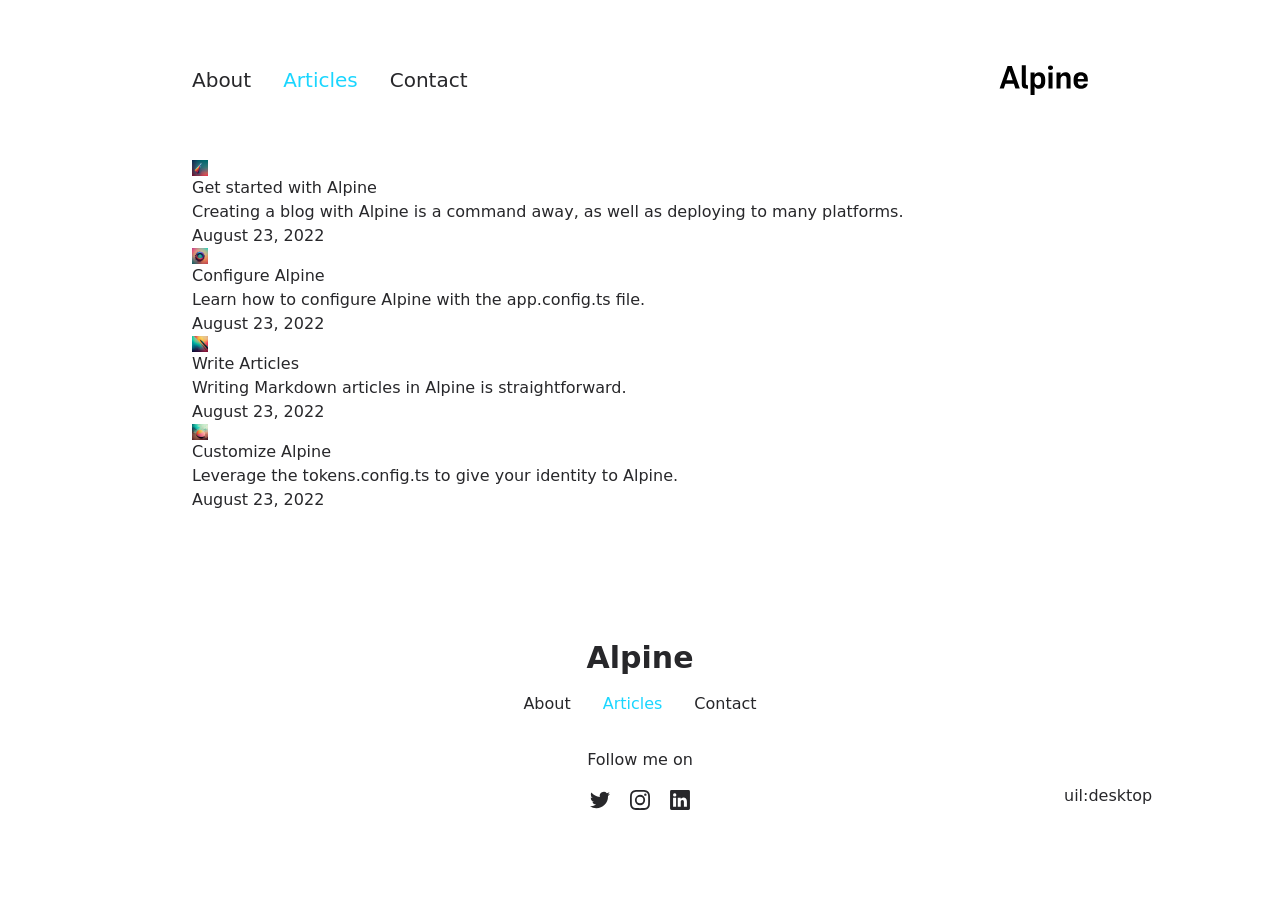
==== articles/index.html @ c02dd6a3 "Deploying to gh-pages from @ orkhanahmadov/alpine@c322b6b5a10f6f90ef73861cef3f93bf09e9ec05 🚀" ====
<!DOCTYPE html>
<html lang="en">
<head><meta charset="utf-8">
<title>Articles</title>
<meta name="viewport" content="width=device-width, initial-scale=1">
<meta name="twitter:card" content="summary_large_image">
<meta name="description" content="The minimalist blog theme">
<meta property="og:description" content="The minimalist blog theme">
<meta property="og:image" content="/social-card-preview.png">
<meta property="og:image:width" content="400">
<meta property="og:image:height" content="300">
<meta property="og:image:alt" content="An image showcasing my project.">
<meta property="og:title" content="Articles"><link rel="preload" as="fetch" crossorigin="anonymous" href="/articles/_payload.json"><style id="pinceau-theme">@media { :root {--pinceau-mq: initial; --alpine-readableLine: 68ch;--alpine-backdrop-backgroundColor: #f4f4f5b3;--prose-code-inline-padding: 0.2rem 0.375rem 0.2rem 0.375rem;--prose-code-block-backdropFilter: contrast(1);--prose-code-block-border-style: solid;--prose-code-block-border-width: 1px;--prose-tbody-tr-borderBottom-style: dashed;--prose-tbody-tr-borderBottom-width: 1px;--prose-th-textAlign: inherit;--prose-thead-borderBottom-style: solid;--prose-thead-borderBottom-width: 1px;--prose-thead-border-style: solid;--prose-thead-border-width: 0px;--prose-table-textAlign: start;--prose-hr-width: 1px;--prose-hr-style: solid;--prose-li-listStylePosition: outside;--prose-ol-li-markerColor: currentColor;--prose-ol-paddingInlineStart: 21px;--prose-ol-listStyleType: decimal;--prose-ul-li-markerColor: currentColor;--prose-ul-paddingInlineStart: 21px;--prose-ul-listStyleType: disc;--prose-blockquote-border-style: solid;--prose-blockquote-border-width: 4px;--prose-blockquote-quotes: '201C' '201D' '2018' '2019';--prose-blockquote-paddingInlineStart: 24px;--prose-a-code-color-hover: currentColor;--prose-a-code-color-static: currentColor;--prose-a-hasCode-borderBottom: none;--prose-a-border-distance: 2px;--prose-a-border-color-hover: currentColor;--prose-a-border-color-static: currentColor;--prose-a-border-style-hover: solid;--prose-a-border-style-static: dashed;--prose-a-border-width: 1px;--prose-a-color-static: inherit;--prose-a-textDecoration: none;--prose-h6-margin: 3rem 0 2rem;--prose-h5-margin: 3rem 0 2rem;--prose-h4-margin: 3rem 0 2rem;--prose-h3-margin: 3rem 0 2rem;--prose-h2-margin: 3rem 0 2rem;--prose-h1-margin: 0 0 2rem;--prose-p-fontSize: 18px;--typography-lead-loose: 2;--typography-lead-relaxed: 1.625;--typography-lead-normal: 1.5;--typography-lead-snug: 1.375;--typography-lead-tight: 1.25;--typography-lead-none: 1;--typography-lead-10: 2.5rem;--typography-lead-9: 2.25rem;--typography-lead-8: 2rem;--typography-lead-7: 1.75rem;--typography-lead-6: 1.5rem;--typography-lead-5: 1.25rem;--typography-lead-4: 1rem;--typography-lead-3: .75rem;--typography-lead-2: .5rem;--typography-lead-1: .025rem;--typography-fontWeight-black: 900;--typography-fontWeight-extrabold: 800;--typography-fontWeight-bold: 700;--typography-fontWeight-semibold: 600;--typography-fontWeight-medium: 500;--typography-fontWeight-normal: 400;--typography-fontWeight-light: 300;--typography-fontWeight-extralight: 200;--typography-fontWeight-thin: 100;--typography-fontSize-9xl: 128px;--typography-fontSize-8xl: 96px;--typography-fontSize-7xl: 72px;--typography-fontSize-6xl: 60px;--typography-fontSize-5xl: 48px;--typography-fontSize-4xl: 36px;--typography-fontSize-3xl: 30px;--typography-fontSize-2xl: 24px;--typography-fontSize-xl: 20px;--typography-fontSize-lg: 18px;--typography-fontSize-base: 16px;--typography-fontSize-sm: 14px;--typography-fontSize-xs: 12px;--typography-letterSpacing-wide: 0.025em;--typography-letterSpacing-tight: -0.025em;--typography-verticalMargin-base: 24px;--typography-verticalMargin-sm: 16px;--elements-border-secondary-hover: [object Object];--elements-backdrop-background: #fffc;--elements-backdrop-filter: saturate(200%) blur(20px);--elements-container-maxWidth: 64rem;--lead-loose: 2;--lead-relaxed: 1.625;--lead-normal: 1.5;--lead-snug: 1.375;--lead-tight: 1.25;--lead-none: 1;--lead-10: 2.5rem;--lead-9: 2.25rem;--lead-8: 2rem;--lead-7: 1.75rem;--lead-6: 1.5rem;--lead-5: 1.25rem;--lead-4: 1rem;--lead-3: .75rem;--lead-2: .5rem;--lead-1: .025rem;--letterSpacing-widest: 0.1em;--letterSpacing-wider: 0.05em;--letterSpacing-wide: 0.025em;--letterSpacing-normal: 0em;--letterSpacing-tight: -0.025em;--letterSpacing-tighter: -0.05em;--fontSize-9xl: 8rem;--fontSize-8xl: 6rem;--fontSize-7xl: 4.5rem;--fontSize-6xl: 3.75rem;--fontSize-5xl: 3rem;--fontSize-4xl: 2.25rem;--fontSize-3xl: 1.875rem;--fontSize-2xl: 1.5rem;--fontSize-xl: 1.25rem;--fontSize-lg: 1.125rem;--fontSize-base: 1rem;--fontSize-sm: 0.875rem;--fontSize-xs: 0.75rem;--fontWeight-black: 900;--fontWeight-extrabold: 800;--fontWeight-bold: 700;--fontWeight-semibold: 600;--fontWeight-medium: 500;--fontWeight-normal: 400;--fontWeight-light: 300;--fontWeight-extralight: 200;--fontWeight-thin: 100;--font-mono: ui-monospace, SFMono-Regular, Menlo, Monaco, Consolas, Liberation Mono, Courier New, monospace;--font-serif: ui-serif, Georgia, Cambria, Times New Roman, Times, serif;--font-sans: ui-sans-serif, system-ui, -apple-system, BlinkMacSystemFont, Segoe UI, Roboto, Helvetica Neue, Arial, Noto Sans, sans-serif, Apple Color Emoji, Segoe UI Emoji, Segoe UI Symbol, Noto Color Emoji;--opacity-total: 1;--opacity-high: 0.8;--opacity-medium: 0.5;--opacity-soft: 0.3;--opacity-light: 0.15;--opacity-bright: 0.1;--opacity-noOpacity: 0;--borderWidth-lg: 3px;--borderWidth-md: 2px;--borderWidth-sm: 1px;--borderWidth-noBorder: 0;--space-rem-875: 0.875rem;--space-rem-625: 0.625rem;--space-rem-375: 0.375rem;--space-rem-125: 0.125rem;--space-px: 1px;--space-128: 32rem;--space-96: 24rem;--space-80: 20rem;--space-72: 18rem;--space-64: 16rem;--space-60: 15rem;--space-56: 14rem;--space-52: 13rem;--space-48: 12rem;--space-44: 11rem;--space-40: 10rem;--space-36: 9rem;--space-32: 8rem;--space-28: 7rem;--space-24: 6rem;--space-20: 5rem;--space-16: 4rem;--space-14: 3.5rem;--space-12: 3rem;--space-11: 2.75rem;--space-10: 2.5rem;--space-9: 2.25rem;--space-8: 2rem;--space-7: 1.75rem;--space-6: 1.5rem;--space-5: 1.25rem;--space-4: 1rem;--space-3: 0.75rem;--space-2: 0.5rem;--space-1: 0.25rem;--space-0: 0px;--size-full: 100%;--size-7xl: 80rem;--size-6xl: 72rem;--size-5xl: 64rem;--size-4xl: 56rem;--size-3xl: 48rem;--size-2xl: 42rem;--size-xl: 36rem;--size-lg: 32rem;--size-md: 28rem;--size-sm: 24rem;--size-xs: 20rem;--size-200: 200px;--size-104: 104px;--size-80: 80px;--size-64: 64px;--size-56: 56px;--size-48: 48px;--size-40: 40px;--size-32: 32px;--size-24: 24px;--size-20: 20px;--size-16: 16px;--size-12: 12px;--size-8: 8px;--size-6: 6px;--size-4: 4px;--size-2: 2px;--size-0: 0px;--radii-full: 9999px;--radii-3xl: 1.75rem;--radii-2xl: 1.5rem;--radii-xl: 1rem;--radii-lg: 0.75rem;--radii-md: 0.5rem;--radii-sm: 0.375rem;--radii-xs: 0.25rem;--radii-2xs: 0.125rem;--radii-none: 0px;--shadow-none: 0px 0px 0px 0px transparent;--shadow-lg: 0px 10px 15px -3px #000000, 0px 4px 6px -4px #000000;--shadow-md: 0px 4px 6px -1px #000000, 0px 2px 4px -2px #000000;--shadow-sm: 0px 1px 3px 0px #000000, 0px 1px 2px -1px #000000;--shadow-xs: 0px 1px 2px 0px #000000;--height-screen: 100vh;--width-screen: 100vw;--color-primary-900: #002e38;--color-primary-800: #005c70;--color-primary-700: #008aa9;--color-primary-600: #00b9e1;--color-primary-500: #1ad6ff;--color-primary-400: #40ddff;--color-primary-300: #66e4ff;--color-primary-200: #8deaff;--color-primary-100: #b3f1ff;--color-primary-50: #d9f8ff;--color-ruby-900: #380011;--color-ruby-800: #700021;--color-ruby-700: #a90032;--color-ruby-600: #e10043;--color-ruby-500: #ff1a5e;--color-ruby-400: #ff4079;--color-ruby-300: #ff6694;--color-ruby-200: #ff8dae;--color-ruby-100: #ffb3c9;--color-ruby-50: #ffd9e4;--color-pink-900: #380025;--color-pink-800: #70004b;--color-pink-700: #a90070;--color-pink-600: #e10095;--color-pink-500: #ff1ab2;--color-pink-400: #ff40bf;--color-pink-300: #ff66cc;--color-pink-200: #ff8dd8;--color-pink-100: #ffb3e5;--color-pink-50: #ffd9f2;--color-purple-900: #190038;--color-purple-800: #330070;--color-purple-700: #4c00a9;--color-purple-600: #6500e1;--color-purple-500: #811aff;--color-purple-400: #9640ff;--color-purple-300: #ab66ff;--color-purple-200: #c08dff;--color-purple-100: #d5b3ff;--color-purple-50: #ead9ff;--color-royalblue-900: #0b0531;--color-royalblue-800: #160a62;--color-royalblue-700: #211093;--color-royalblue-600: #2c15c4;--color-royalblue-500: #4127e8;--color-royalblue-400: #614bec;--color-royalblue-300: #806ff0;--color-royalblue-200: #a093f3;--color-royalblue-100: #c0b7f7;--color-royalblue-50: #dfdbfb;--color-indigoblue-900: #001238;--color-indigoblue-800: #002370;--color-indigoblue-700: #0035a9;--color-indigoblue-600: #0047e1;--color-indigoblue-500: #1a62ff;--color-indigoblue-400: #407cff;--color-indigoblue-300: #6696ff;--color-indigoblue-200: #8db0ff;--color-indigoblue-100: #b3cbff;--color-indigoblue-50: #d9e5ff;--color-blue-900: #002438;--color-blue-800: #004870;--color-blue-700: #006ca9;--color-blue-600: #0090e1;--color-blue-500: #1aadff;--color-blue-400: #40bbff;--color-blue-300: #66c8ff;--color-blue-200: #8dd6ff;--color-blue-100: #b3e4ff;--color-blue-50: #d9f1ff;--color-lightblue-900: #002e38;--color-lightblue-800: #005c70;--color-lightblue-700: #008aa9;--color-lightblue-600: #00b9e1;--color-lightblue-500: #1ad6ff;--color-lightblue-400: #40ddff;--color-lightblue-300: #66e4ff;--color-lightblue-200: #8deaff;--color-lightblue-100: #b3f1ff;--color-lightblue-50: #d9f8ff;--color-teal-900: #062a28;--color-teal-800: #0b544f;--color-teal-700: #117d77;--color-teal-600: #16a79e;--color-teal-500: #1cd1c6;--color-teal-400: #36e4da;--color-teal-300: #5fe9e1;--color-teal-200: #87efe9;--color-teal-100: #aff4f0;--color-teal-50: #d7faf8;--color-pear-900: #2a2b09;--color-pear-800: #545512;--color-pear-700: #7e801b;--color-pear-600: #a8aa24;--color-pear-500: #d0d32f;--color-pear-400: #d8da52;--color-pear-300: #e0e274;--color-pear-200: #e8e997;--color-pear-100: #eff0ba;--color-pear-50: #f7f8dc;--color-red-900: #380300;--color-red-800: #700700;--color-red-700: #a90a00;--color-red-600: #e10e00;--color-red-500: #ff281a;--color-red-400: #ff4c40;--color-red-300: #ff7066;--color-red-200: #ff948d;--color-red-100: #ffb7b3;--color-red-50: #ffdbd9;--color-orange-900: #381800;--color-orange-800: #702f00;--color-orange-700: #a94700;--color-orange-600: #e15e00;--color-orange-500: #ff7a1a;--color-orange-400: #ff9040;--color-orange-300: #ffa666;--color-orange-200: #ffbd8d;--color-orange-100: #ffd3b3;--color-orange-50: #ffe9d9;--color-yellow-900: #362b03;--color-yellow-800: #6d5605;--color-yellow-700: #a38108;--color-yellow-600: #daac0a;--color-yellow-500: #f5c828;--color-yellow-400: #f7d14c;--color-yellow-300: #f8da70;--color-yellow-200: #fae393;--color-yellow-100: #fcedb7;--color-yellow-50: #fdf6db;--color-green-900: #003f25;--color-green-800: #005e38;--color-green-700: #007e4a;--color-green-600: #009d5d;--color-green-500: #00bd6f;--color-green-400: #00dc82;--color-green-300: #30ffaa;--color-green-200: #83ffcc;--color-green-100: #acffdd;--color-green-50: #d6ffee;--color-gray-900: #18181B;--color-gray-800: #27272A;--color-gray-700: #3f3f46;--color-gray-600: #52525B;--color-gray-500: #71717A;--color-gray-400: #a1a1aa;--color-gray-300: #D4d4d8;--color-gray-200: #e4e4e7;--color-gray-100: #f4f4f5;--color-gray-50: #fafafa;--color-black: #0c0c0d;--color-white: #FFFFFF;--media-portrait: only screen and (orientation: portrait);--media-landscape: only screen and (orientation: landscape);--media-rm: (prefers-reduced-motion: reduce);--media-2xl: (min-width: 1536px);--media-xl: (min-width: 1280px);--media-lg: (min-width: 1024px);--media-md: (min-width: 768px);--media-sm: (min-width: 640px);--media-xs: (min-width: 475px);--alpine-body-color: var(--color-gray-800);--alpine-body-backgroundColor: var(--color-white);--prose-code-inline-fontWeight: var(--typography-fontWeight-normal);--prose-code-inline-fontSize: var(--typography-fontSize-sm);--prose-code-inline-borderRadius: var(--radii-xs);--prose-code-block-pre-padding: var(--typography-verticalMargin-sm);--prose-code-block-margin: var(--typography-verticalMargin-base) 0;--prose-code-block-fontSize: var(--typography-fontSize-sm);--prose-tbody-code-inline-fontSize: var(--typography-fontSize-sm);--prose-tbody-td-padding: var(--typography-verticalMargin-sm);--prose-th-fontWeight: var(--typography-fontWeight-semibold);--prose-th-padding: 0 var(--typography-verticalMargin-sm) var(--typography-verticalMargin-sm) var(--typography-verticalMargin-sm);--prose-table-lineHeight: var(--typography-lead-6);--prose-table-fontSize: var(--typography-fontSize-sm);--prose-table-margin: var(--typography-verticalMargin-base) 0;--prose-hr-margin: var(--typography-verticalMargin-base) 0;--prose-li-margin: var(--typography-verticalMargin-sm) 0;--prose-ol-margin: var(--typography-verticalMargin-base) 0;--prose-ul-margin: var(--typography-verticalMargin-base) 0;--prose-blockquote-margin: var(--typography-verticalMargin-base) 0;--prose-a-code-border-style: var(--prose-a-border-style-static);--prose-a-code-border-width: var(--prose-a-border-width);--prose-a-fontWeight: var(--typography-fontWeight-medium);--prose-img-margin: var(--typography-verticalMargin-base) 0;--prose-strong-fontWeight: var(--typography-fontWeight-semibold);--prose-h6-iconSize: var(--typography-fontSize-base);--prose-h6-fontWeight: var(--typography-fontWeight-semibold);--prose-h6-lineHeight: var(--typography-lead-normal);--prose-h6-fontSize: var(--typography-fontSize-lg);--prose-h5-iconSize: var(--typography-fontSize-lg);--prose-h5-fontWeight: var(--typography-fontWeight-semibold);--prose-h5-lineHeight: var(--typography-lead-snug);--prose-h5-fontSize: var(--typography-fontSize-xl);--prose-h4-iconSize: var(--typography-fontSize-lg);--prose-h4-letterSpacing: var(--typography-letterSpacing-tight);--prose-h4-fontWeight: var(--typography-fontWeight-semibold);--prose-h4-lineHeight: var(--typography-lead-snug);--prose-h4-fontSize: var(--typography-fontSize-2xl);--prose-h3-iconSize: var(--typography-fontSize-xl);--prose-h3-letterSpacing: var(--typography-letterSpacing-tight);--prose-h3-fontWeight: var(--typography-fontWeight-semibold);--prose-h3-lineHeight: var(--typography-lead-snug);--prose-h3-fontSize: var(--typography-fontSize-3xl);--prose-h2-iconSize: var(--typography-fontSize-2xl);--prose-h2-letterSpacing: var(--typography-letterSpacing-tight);--prose-h2-fontWeight: var(--typography-fontWeight-semibold);--prose-h2-lineHeight: var(--typography-lead-tight);--prose-h2-fontSize: var(--typography-fontSize-4xl);--prose-h1-iconSize: var(--typography-fontSize-3xl);--prose-h1-letterSpacing: var(--typography-letterSpacing-tight);--prose-h1-fontWeight: var(--typography-fontWeight-bold);--prose-h1-lineHeight: var(--typography-lead-tight);--prose-h1-fontSize: var(--typography-fontSize-5xl);--prose-p-br-margin: var(--typography-verticalMargin-base) 0 0 0;--prose-p-margin: var(--typography-verticalMargin-base) 0;--prose-p-lineHeight: var(--typography-lead-normal);--typography-color-primary-900: var(--color-primary-900);--typography-color-primary-800: var(--color-primary-800);--typography-color-primary-700: var(--color-primary-700);--typography-color-primary-600: var(--color-primary-600);--typography-color-primary-500: var(--color-primary-500);--typography-color-primary-400: var(--color-primary-400);--typography-color-primary-300: var(--color-primary-300);--typography-color-primary-200: var(--color-primary-200);--typography-color-primary-100: var(--color-primary-100);--typography-color-primary-50: var(--color-primary-50);--typography-font-code: var(--font-mono);--typography-font-body: var(--font-sans);--typography-font-display: var(--font-sans);--typography-body-backgroundColor: var(--color-white);--typography-body-color: var(--color-black);--elements-state-danger-borderColor-secondary: var(--color-red-200);--elements-state-danger-borderColor-primary: var(--color-red-100);--elements-state-danger-backgroundColor-secondary: var(--color-red-100);--elements-state-danger-backgroundColor-primary: var(--color-red-50);--elements-state-danger-color-secondary: var(--color-red-600);--elements-state-danger-color-primary: var(--color-red-500);--elements-state-warning-borderColor-secondary: var(--color-yellow-200);--elements-state-warning-borderColor-primary: var(--color-yellow-100);--elements-state-warning-backgroundColor-secondary: var(--color-yellow-100);--elements-state-warning-backgroundColor-primary: var(--color-yellow-50);--elements-state-warning-color-secondary: var(--color-yellow-700);--elements-state-warning-color-primary: var(--color-yellow-600);--elements-state-success-borderColor-secondary: var(--color-green-200);--elements-state-success-borderColor-primary: var(--color-green-100);--elements-state-success-backgroundColor-secondary: var(--color-green-100);--elements-state-success-backgroundColor-primary: var(--color-green-50);--elements-state-success-color-secondary: var(--color-green-600);--elements-state-success-color-primary: var(--color-green-500);--elements-state-info-borderColor-secondary: var(--color-blue-200);--elements-state-info-borderColor-primary: var(--color-blue-100);--elements-state-info-backgroundColor-secondary: var(--color-blue-100);--elements-state-info-backgroundColor-primary: var(--color-blue-50);--elements-state-info-color-secondary: var(--color-blue-600);--elements-state-info-color-primary: var(--color-blue-500);--elements-state-primary-borderColor-secondary: var(--color-primary-200);--elements-state-primary-borderColor-primary: var(--color-primary-100);--elements-state-primary-backgroundColor-secondary: var(--color-primary-100);--elements-state-primary-backgroundColor-primary: var(--color-primary-50);--elements-state-primary-color-secondary: var(--color-primary-700);--elements-state-primary-color-primary: var(--color-primary-600);--elements-surface-secondary-backgroundColor: var(--color-gray-200);--elements-surface-primary-backgroundColor: var(--color-gray-100);--elements-surface-background-base: var(--color-gray-100);--elements-border-secondary-static: var(--color-gray-200);--elements-border-primary-hover: var(--color-gray-200);--elements-border-primary-static: var(--color-gray-100);--elements-container-padding-md: var(--space-16);--elements-container-padding-sm: var(--space-12);--elements-container-padding-xs: var(--space-8);--elements-container-padding-mobile: var(--space-6);--elements-text-secondary-color-hover: var(--color-gray-700);--elements-text-secondary-color-static: var(--color-gray-500);--elements-text-primary-color-static: var(--color-gray-900);--text-6xl-lineHeight: var(--lead-none);--text-6xl-fontSize: var(--fontSize-6xl);--text-5xl-lineHeight: var(--lead-none);--text-5xl-fontSize: var(--fontSize-5xl);--text-4xl-lineHeight: var(--lead-10);--text-4xl-fontSize: var(--fontSize-4xl);--text-3xl-lineHeight: var(--lead-9);--text-3xl-fontSize: var(--fontSize-3xl);--text-2xl-lineHeight: var(--lead-8);--text-2xl-fontSize: var(--fontSize-2xl);--text-xl-lineHeight: var(--lead-7);--text-xl-fontSize: var(--fontSize-xl);--text-lg-lineHeight: var(--lead-7);--text-lg-fontSize: var(--fontSize-lg);--text-base-lineHeight: var(--lead-6);--text-base-fontSize: var(--fontSize-base);--text-sm-lineHeight: var(--lead-5);--text-sm-fontSize: var(--fontSize-sm);--text-xs-lineHeight: var(--lead-4);--text-xs-fontSize: var(--fontSize-xs);--shadow-2xl: 0px 25px 50px -12px var(--color-gray-900);--shadow-xl: 0px 20px 25px -5px var(--color-gray-400), 0px 8px 10px -6px #000000;--color-secondary-900: var(--color-gray-900);--color-secondary-800: var(--color-gray-800);--color-secondary-700: var(--color-gray-700);--color-secondary-600: var(--color-gray-600);--color-secondary-500: var(--color-gray-500);--color-secondary-400: var(--color-gray-400);--color-secondary-300: var(--color-gray-300);--color-secondary-200: var(--color-gray-200);--color-secondary-100: var(--color-gray-100);--color-secondary-50: var(--color-gray-50);--prose-a-code-background-hover: var(--typography-color-primary-50);--prose-a-code-border-color-hover: var(--typography-color-primary-500);--prose-a-color-hover: var(--typography-color-primary-500);--typography-color-secondary-900: var(--color-secondary-900);--typography-color-secondary-800: var(--color-secondary-800);--typography-color-secondary-700: var(--color-secondary-700);--typography-color-secondary-600: var(--color-secondary-600);--typography-color-secondary-500: var(--color-secondary-500);--typography-color-secondary-400: var(--color-secondary-400);--typography-color-secondary-300: var(--color-secondary-300);--typography-color-secondary-200: var(--color-secondary-200);--typography-color-secondary-100: var(--color-secondary-100);--typography-color-secondary-50: var(--color-secondary-50);--prose-code-inline-backgroundColor: var(--typography-color-secondary-100);--prose-code-inline-color: var(--typography-color-secondary-700);--prose-code-block-backgroundColor: var(--typography-color-secondary-100);--prose-code-block-color: var(--typography-color-secondary-700);--prose-code-block-border-color: var(--typography-color-secondary-200);--prose-tbody-tr-borderBottom-color: var(--typography-color-secondary-200);--prose-th-color: var(--typography-color-secondary-600);--prose-thead-borderBottom-color: var(--typography-color-secondary-200);--prose-thead-border-color: var(--typography-color-secondary-300);--prose-hr-color: var(--typography-color-secondary-200);--prose-blockquote-border-color: var(--typography-color-secondary-200);--prose-blockquote-color: var(--typography-color-secondary-500);--prose-a-code-border-color-static: var(--typography-color-secondary-400); } }@media { :root.dark {--pinceau-mq: dark; --alpine-backdrop-backgroundColor: #18181bb3;--prose-code-block-backdropFilter: contrast(1);--prose-ol-li-markerColor: currentColor;--prose-ul-li-markerColor: currentColor;--prose-a-code-color-hover: currentColor;--prose-a-code-color-static: currentColor;--prose-a-border-color-hover: currentColor;--prose-a-border-color-static: currentColor;--prose-a-color-static: inherit;--elements-backdrop-background: #0c0d0ccc;--alpine-body-color: var(--color-gray-200);--alpine-body-backgroundColor: var(--color-black);--typography-body-backgroundColor: var(--color-black);--typography-body-color: var(--color-white);--elements-state-danger-borderColor-secondary: var(--color-red-700);--elements-state-danger-borderColor-primary: var(--color-red-800);--elements-state-danger-backgroundColor-secondary: var(--color-red-800);--elements-state-danger-backgroundColor-primary: var(--color-red-900);--elements-state-danger-color-secondary: var(--color-red-200);--elements-state-danger-color-primary: var(--color-red-300);--elements-state-warning-borderColor-secondary: var(--color-yellow-700);--elements-state-warning-borderColor-primary: var(--color-yellow-800);--elements-state-warning-backgroundColor-secondary: var(--color-yellow-800);--elements-state-warning-backgroundColor-primary: var(--color-yellow-900);--elements-state-warning-color-secondary: var(--color-yellow-200);--elements-state-warning-color-primary: var(--color-yellow-400);--elements-state-success-borderColor-secondary: var(--color-green-700);--elements-state-success-borderColor-primary: var(--color-green-800);--elements-state-success-backgroundColor-secondary: var(--color-green-800);--elements-state-success-backgroundColor-primary: var(--color-green-900);--elements-state-success-color-secondary: var(--color-green-200);--elements-state-success-color-primary: var(--color-green-400);--elements-state-info-borderColor-secondary: var(--color-blue-700);--elements-state-info-borderColor-primary: var(--color-blue-800);--elements-state-info-backgroundColor-secondary: var(--color-blue-800);--elements-state-info-backgroundColor-primary: var(--color-blue-900);--elements-state-info-color-secondary: var(--color-blue-200);--elements-state-info-color-primary: var(--color-blue-400);--elements-state-primary-borderColor-secondary: var(--color-primary-700);--elements-state-primary-borderColor-primary: var(--color-primary-800);--elements-state-primary-backgroundColor-secondary: var(--color-primary-800);--elements-state-primary-backgroundColor-primary: var(--color-primary-900);--elements-state-primary-color-secondary: var(--color-primary-200);--elements-state-primary-color-primary: var(--color-primary-400);--elements-surface-secondary-backgroundColor: var(--color-gray-800);--elements-surface-primary-backgroundColor: var(--color-gray-900);--elements-surface-background-base: var(--color-gray-900);--elements-border-secondary-static: var(--color-gray-800);--elements-border-primary-hover: var(--color-gray-800);--elements-border-primary-static: var(--color-gray-900);--elements-text-secondary-color-hover: var(--color-gray-200);--elements-text-secondary-color-static: var(--color-gray-400);--elements-text-primary-color-static: var(--color-gray-50);--prose-a-code-background-hover: var(--typography-color-primary-900);--prose-a-code-border-color-hover: var(--typography-color-primary-600);--prose-a-color-hover: var(--typography-color-primary-400);--prose-code-inline-backgroundColor: var(--typography-color-secondary-800);--prose-code-inline-color: var(--typography-color-secondary-200);--prose-code-block-backgroundColor: var(--typography-color-secondary-900);--prose-code-block-color: var(--typography-color-secondary-200);--prose-code-block-border-color: var(--typography-color-secondary-800);--prose-tbody-tr-borderBottom-color: var(--typography-color-secondary-800);--prose-th-color: var(--typography-color-secondary-400);--prose-thead-borderBottom-color: var(--typography-color-secondary-800);--prose-thead-border-color: var(--typography-color-secondary-600);--prose-hr-color: var(--typography-color-secondary-800);--prose-blockquote-border-color: var(--typography-color-secondary-700);--prose-blockquote-color: var(--typography-color-secondary-400);--prose-a-code-border-color-static: var(--typography-color-secondary-600); } }</style><style id="pinceau-runtime-hydratable">@media{.phy[--]{--puid:M6L1c3-v;}.pv-WI1_XU{max-width:var(--elements-container-maxWidth);padding-left:var(--elements-container-padding-mobile);padding-right:var(--elements-container-padding-mobile);}@media (min-width: 475px){.pv-WI1_XU{padding-left:var(--elements-container-padding-xs);padding-right:var(--elements-container-padding-xs);}}@media (min-width: 640px){.pv-WI1_XU{padding-left:var(--elements-container-padding-sm);padding-right:var(--elements-container-padding-sm);}}@media (min-width: 768px){.pv-WI1_XU{padding-left:var(--elements-container-padding-md);padding-right:var(--elements-container-padding-md);}}} </style><link rel="modulepreload" as="script" crossorigin href="/_nuxt/entry.b8bcd5f3.js"><link rel="preload" as="style" href="/_nuxt/entry.2b709d1c.css"><link rel="modulepreload" as="script" crossorigin href="/_nuxt/NuxtImg.9fb00f16.js"><link rel="modulepreload" as="script" crossorigin href="/_nuxt/document-driven.8a052769.js"><link rel="modulepreload" as="script" crossorigin href="/_nuxt/DocumentDrivenEmpty.8e40614a.js"><link rel="modulepreload" as="script" crossorigin href="/_nuxt/ContentRenderer.1796e15e.js"><link rel="modulepreload" as="script" crossorigin href="/_nuxt/ContentRendererMarkdown.f0befdb9.js"><link rel="modulepreload" as="script" crossorigin href="/_nuxt/DocumentDrivenNotFound.44b7a423.js"><link rel="preload" as="style" href="/_nuxt/DocumentDrivenNotFound.aa939160.css"><link rel="modulepreload" as="script" crossorigin href="/_nuxt/page.aa69c3b5.js"><link rel="modulepreload" as="script" crossorigin href="/_nuxt/ArticlesList.3f8483c7.js"><link rel="preload" as="style" href="/_nuxt/ArticlesList.e80b7ae7.css"><link rel="modulepreload" as="script" crossorigin href="/_nuxt/ArticlesListItem.fcf7c01e.js"><link rel="preload" as="style" href="/_nuxt/ArticlesListItem.ad08ebb7.css"><link rel="modulepreload" as="script" crossorigin href="/_nuxt/date.824a539b.js"><link rel="modulepreload" as="script" crossorigin href="/_nuxt/ProseA.adc6d50c.js"><link rel="preload" as="style" href="/_nuxt/ProseA.baee409d.css"><link rel="modulepreload" as="script" crossorigin href="/_nuxt/ProseCodeInline.914ecd1d.js"><link rel="preload" as="style" href="/_nuxt/ProseCodeInline.873c7ac7.css"><link rel="modulepreload" as="script" crossorigin href="/_nuxt/asyncData.46f87af1.js"><link rel="prefetch" as="style" href="/_nuxt/article.06aa1a19.css"><link rel="prefetch" as="script" crossorigin href="/_nuxt/article.d4b3a90a.js"><link rel="prefetch" as="script" crossorigin href="/_nuxt/default.64149e4e.js"><link rel="prefetch" as="script" crossorigin href="/_nuxt/client-db.79144c62.js"><link rel="prefetch" as="script" crossorigin href="/_nuxt/debug.2d8d0729.js"><link rel="prefetch" as="style" href="/_nuxt/useStudio.a92b5f33.css"><link rel="prefetch" as="script" crossorigin href="/_nuxt/useStudio.7a3acfbe.js"><link rel="prefetch" as="style" href="/_nuxt/error-404.7910d5ca.css"><link rel="prefetch" as="script" crossorigin href="/_nuxt/error-404.c322e1d4.js"><link rel="prefetch" as="style" href="/_nuxt/error-500.1db01289.css"><link rel="prefetch" as="script" crossorigin href="/_nuxt/error-500.bfcb42a1.js"><link rel="stylesheet" href="/_nuxt/entry.2b709d1c.css"><link rel="stylesheet" href="/_nuxt/DocumentDrivenNotFound.aa939160.css"><link rel="stylesheet" href="/_nuxt/ArticlesList.e80b7ae7.css"><link rel="stylesheet" href="/_nuxt/ArticlesListItem.ad08ebb7.css"><link rel="stylesheet" href="/_nuxt/ProseA.baee409d.css"><link rel="stylesheet" href="/_nuxt/ProseCodeInline.873c7ac7.css"><script>"use strict";(()=>{const a=window,e=document.documentElement,m=["dark","light"],c=window.localStorage.getItem("nuxt-color-mode")||"system";let n=c==="system"?f():c;const l=e.getAttribute("data-color-mode-forced");l&&(n=l),i(n),a["__NUXT_COLOR_MODE__"]={preference:c,value:n,getColorScheme:f,addColorScheme:i,removeColorScheme:d};function i(o){const t=""+o+"",s="";e.classList?e.classList.add(t):e.className+=" "+t,s&&e.setAttribute("data-"+s,o)}function d(o){const t=""+o+"",s="";e.classList?e.classList.remove(t):e.className=e.className.replace(new RegExp(t,"g"),""),s&&e.removeAttribute("data-"+s)}function r(o){return a.matchMedia("(prefers-color-scheme"+o+")")}function f(){if(a.matchMedia&&r("").media!=="not all"){for(const o of m)if(r(":"+o).matches)return o}return"light"}})();
</script></head>
<body ><div id="__nuxt"><div class="container pv-WI1_XU pc-M6L1c3 app-layout" data-v-93c22c3b data-v-6d327d86><!--[--><div class="nuxt-progress" style="width:0%;height:3px;opacity:0;background-size:Infinity% auto;" data-v-93c22c3b></div><header class="right" data-v-93c22c3b data-v-ebfd1e7c><div class="menu" data-v-ebfd1e7c><button aria-label="Navigation Menu" data-v-ebfd1e7c><svg width="24" height="24" viewBox="0 0 68 68" fill="currentColor" xmlns="http://www.w3.org/2000/svg" data-v-ebfd1e7c><path d="M8 34C8 32.1362 8 31.2044 8.30448 30.4693C8.71046 29.4892 9.48915 28.7105 10.4693 28.3045C11.2044 28 12.1362 28 14 28C15.8638 28 16.7956 28 17.5307 28.3045C18.5108 28.7105 19.2895 29.4892 19.6955 30.4693C20 31.2044 20 32.1362 20 34C20 35.8638 20 36.7956 19.6955 37.5307C19.2895 38.5108 18.5108 39.2895 17.5307 39.6955C16.7956 40 15.8638 40 14 40C12.1362 40 11.2044 40 10.4693 39.6955C9.48915 39.2895 8.71046 38.5108 8.30448 37.5307C8 36.7956 8 35.8638 8 34Z" data-v-ebfd1e7c></path><path d="M28 34C28 32.1362 28 31.2044 28.3045 30.4693C28.7105 29.4892 29.4892 28.7105 30.4693 28.3045C31.2044 28 32.1362 28 34 28C35.8638 28 36.7956 28 37.5307 28.3045C38.5108 28.7105 39.2895 29.4892 39.6955 30.4693C40 31.2044 40 32.1362 40 34C40 35.8638 40 36.7956 39.6955 37.5307C39.2895 38.5108 38.5108 39.2895 37.5307 39.6955C36.7956 40 35.8638 40 34 40C32.1362 40 31.2044 40 30.4693 39.6955C29.4892 39.2895 28.7105 38.5108 28.3045 37.5307C28 36.7956 28 35.8638 28 34Z" data-v-ebfd1e7c></path><path d="M48 34C48 32.1362 48 31.2044 48.3045 30.4693C48.7105 29.4892 49.4892 28.7105 50.4693 28.3045C51.2044 28 52.1362 28 54 28C55.8638 28 56.7956 28 57.5307 28.3045C58.5108 28.7105 59.2895 29.4892 59.6955 30.4693C60 31.2044 60 32.1362 60 34C60 35.8638 60 36.7956 59.6955 37.5307C59.2895 38.5108 58.5108 39.2895 57.5307 39.6955C56.7956 40 55.8638 40 54 40C52.1362 40 51.2044 40 50.4693 39.6955C49.4892 39.2895 48.7105 38.5108 48.3045 37.5307C48 36.7956 48 35.8638 48 34Z" data-v-ebfd1e7c></path></svg></button></div><div class="overlay" data-v-ebfd1e7c><nav data-v-ebfd1e7c data-v-47e45ff0><ul data-v-47e45ff0><!--[--><li data-v-47e45ff0><a href="/" class="" data-v-47e45ff0><span class="underline-fx" data-v-47e45ff0></span> About</a></li><li data-v-47e45ff0><a aria-current="page" href="/articles" class="router-link-active router-link-exact-active" data-v-47e45ff0><span class="underline-fx" data-v-47e45ff0></span> Articles</a></li><li data-v-47e45ff0><a href="/contact" class="" data-v-47e45ff0><span class="underline-fx" data-v-47e45ff0></span> Contact</a></li><!--]--></ul></nav></div><div class="logo" data-v-ebfd1e7c><a href="/" class="" data-v-ebfd1e7c><img src="/logo-dark.svg" class="dark-img" alt="alpine" width="89" height="31" data-v-ebfd1e7c><img src="/logo.svg" class="light-img" alt="alpine" width="89" height="31" data-v-ebfd1e7c></a></div><div class="main-nav" data-v-ebfd1e7c><nav data-v-ebfd1e7c data-v-47e45ff0><ul data-v-47e45ff0><!--[--><li data-v-47e45ff0><a href="/" class="" data-v-47e45ff0><span class="underline-fx" data-v-47e45ff0></span> About</a></li><li data-v-47e45ff0><a aria-current="page" href="/articles" class="router-link-active router-link-exact-active" data-v-47e45ff0><span class="underline-fx" data-v-47e45ff0></span> Articles</a></li><li data-v-47e45ff0><a href="/contact" class="" data-v-47e45ff0><span class="underline-fx" data-v-47e45ff0></span> Contact</a></li><!--]--></ul></nav></div></header><!--[--><div class="document-driven-page"><main><!--[--><div><div class="articles-list" data-v-685376b2><div class="featured" data-v-685376b2><article class="featured" data-v-685376b2 data-v-d0dd2caf><div class="image" data-v-d0dd2caf><!----><a href="/articles/get-started" class="" data-v-d0dd2caf><img src="/articles/get-started.webp" alt="Get started with Alpine" width="16" height="9" data-v-d0dd2caf></a></div><div class="content" data-v-d0dd2caf><a href="/articles/get-started" class="headline" data-v-d0dd2caf><h1 data-v-d0dd2caf>Get started with Alpine</h1></a><p class="description" data-v-d0dd2caf>Creating a blog with Alpine is a command away, as well as deploying to many platforms.</p><time data-v-d0dd2caf>August 23, 2022</time></div></article></div><div class="layout" data-v-685376b2><!--[--><article class="" data-v-685376b2 data-v-d0dd2caf><div class="image" data-v-d0dd2caf><!----><a href="/articles/configure" class="" data-v-d0dd2caf><img src="/articles/configure-alpine.webp" alt="Configure Alpine" width="16" height="9" data-v-d0dd2caf></a></div><div class="content" data-v-d0dd2caf><a href="/articles/configure" class="headline" data-v-d0dd2caf><h1 data-v-d0dd2caf>Configure Alpine</h1></a><p class="description" data-v-d0dd2caf>Learn how to configure Alpine with the app.config.ts file.</p><time data-v-d0dd2caf>August 23, 2022</time></div></article><article class="" data-v-685376b2 data-v-d0dd2caf><div class="image" data-v-d0dd2caf><!----><a href="/articles/write-articles" class="" data-v-d0dd2caf><img src="/articles/write-articles.webp" alt="Write Articles" width="16" height="9" data-v-d0dd2caf></a></div><div class="content" data-v-d0dd2caf><a href="/articles/write-articles" class="headline" data-v-d0dd2caf><h1 data-v-d0dd2caf>Write Articles</h1></a><p class="description" data-v-d0dd2caf>Writing Markdown articles in Alpine is straightforward.</p><time data-v-d0dd2caf>August 23, 2022</time></div></article><article class="" data-v-685376b2 data-v-d0dd2caf><div class="image" data-v-d0dd2caf><!----><a href="/articles/design-tokens" class="" data-v-d0dd2caf><img src="/articles/design-tokens.webp" alt="Customize Alpine" width="16" height="9" data-v-d0dd2caf></a></div><div class="content" data-v-d0dd2caf><a href="/articles/design-tokens" class="headline" data-v-d0dd2caf><h1 data-v-d0dd2caf>Customize Alpine</h1></a><p class="description" data-v-d0dd2caf>Leverage the tokens.config.ts to give your identity to Alpine.</p><time data-v-d0dd2caf>August 23, 2022</time></div></article><!--]--></div></div></div><!--]--></main></div><!--]--><footer class="center" data-v-93c22c3b data-v-d63b5c07><a href="https://www.github.com/nuxt-themes/alpine" rel="noopener noreferrer" class="credits" data-v-d63b5c07>Alpine</a><div class="navigation" data-v-d63b5c07><nav data-v-d63b5c07 data-v-47e45ff0><ul data-v-47e45ff0><!--[--><li data-v-47e45ff0><a href="/" class="" data-v-47e45ff0><span class="underline-fx" data-v-47e45ff0></span> About</a></li><li data-v-47e45ff0><a aria-current="page" href="/articles" class="router-link-active router-link-exact-active" data-v-47e45ff0><span class="underline-fx" data-v-47e45ff0></span> Articles</a></li><li data-v-47e45ff0><a href="/contact" class="" data-v-47e45ff0><span class="underline-fx" data-v-47e45ff0></span> Contact</a></li><!--]--></ul></nav></div><p class="message" data-v-d63b5c07>Follow me on</p><div class="icons" data-v-d63b5c07><div class="social" data-v-d63b5c07><!--[--><a href="https://twitter.com/nuxtlabs" rel="noopener noreferrer" target="_blank" title="nuxtlabs" aria-label="nuxtlabs" data-v-ddf2f94a><svg xmlns="http://www.w3.org/2000/svg" xmlns:xlink="http://www.w3.org/1999/xlink" aria-hidden="true" role="img" class="icon" data-v-ddf2f94a style="" width="1em" height="1em" viewBox="0 0 24 24" data-v-121c6e7d><path fill="currentColor" d="M22 5.8a8.49 8.49 0 0 1-2.36.64a4.13 4.13 0 0 0 1.81-2.27a8.21 8.21 0 0 1-2.61 1a4.1 4.1 0 0 0-7 3.74a11.64 11.64 0 0 1-8.45-4.29a4.16 4.16 0 0 0-.55 2.07a4.09 4.09 0 0 0 1.82 3.41a4.05 4.05 0 0 1-1.86-.51v.05a4.1 4.1 0 0 0 3.3 4a3.93 3.93 0 0 1-1.1.17a4.9 4.9 0 0 1-.77-.07a4.11 4.11 0 0 0 3.83 2.84A8.22 8.22 0 0 1 3 18.34a7.93 7.93 0 0 1-1-.06a11.57 11.57 0 0 0 6.29 1.85A11.59 11.59 0 0 0 20 8.45v-.53a8.43 8.43 0 0 0 2-2.12Z"/></svg></a><a href="https://instagram.com/atinuxt" rel="noopener noreferrer" target="_blank" title="atinuxt" aria-label="atinuxt" data-v-ddf2f94a><svg xmlns="http://www.w3.org/2000/svg" xmlns:xlink="http://www.w3.org/1999/xlink" aria-hidden="true" role="img" class="icon" data-v-ddf2f94a style="" width="1em" height="1em" viewBox="0 0 24 24" data-v-121c6e7d><path fill="currentColor" d="M17.34 5.46a1.2 1.2 0 1 0 1.2 1.2a1.2 1.2 0 0 0-1.2-1.2Zm4.6 2.42a7.59 7.59 0 0 0-.46-2.43a4.94 4.94 0 0 0-1.16-1.77a4.7 4.7 0 0 0-1.77-1.15a7.3 7.3 0 0 0-2.43-.47C15.06 2 14.72 2 12 2s-3.06 0-4.12.06a7.3 7.3 0 0 0-2.43.47a4.78 4.78 0 0 0-1.77 1.15a4.7 4.7 0 0 0-1.15 1.77a7.3 7.3 0 0 0-.47 2.43C2 8.94 2 9.28 2 12s0 3.06.06 4.12a7.3 7.3 0 0 0 .47 2.43a4.7 4.7 0 0 0 1.15 1.77a4.78 4.78 0 0 0 1.77 1.15a7.3 7.3 0 0 0 2.43.47C8.94 22 9.28 22 12 22s3.06 0 4.12-.06a7.3 7.3 0 0 0 2.43-.47a4.7 4.7 0 0 0 1.77-1.15a4.85 4.85 0 0 0 1.16-1.77a7.59 7.59 0 0 0 .46-2.43c0-1.06.06-1.4.06-4.12s0-3.06-.06-4.12ZM20.14 16a5.61 5.61 0 0 1-.34 1.86a3.06 3.06 0 0 1-.75 1.15a3.19 3.19 0 0 1-1.15.75a5.61 5.61 0 0 1-1.86.34c-1 .05-1.37.06-4 .06s-3 0-4-.06a5.73 5.73 0 0 1-1.94-.3a3.27 3.27 0 0 1-1.1-.75a3 3 0 0 1-.74-1.15a5.54 5.54 0 0 1-.4-1.9c0-1-.06-1.37-.06-4s0-3 .06-4a5.54 5.54 0 0 1 .35-1.9A3 3 0 0 1 5 5a3.14 3.14 0 0 1 1.1-.8A5.73 5.73 0 0 1 8 3.86c1 0 1.37-.06 4-.06s3 0 4 .06a5.61 5.61 0 0 1 1.86.34a3.06 3.06 0 0 1 1.19.8a3.06 3.06 0 0 1 .75 1.1a5.61 5.61 0 0 1 .34 1.9c.05 1 .06 1.37.06 4s-.01 3-.06 4ZM12 6.87A5.13 5.13 0 1 0 17.14 12A5.12 5.12 0 0 0 12 6.87Zm0 8.46A3.33 3.33 0 1 1 15.33 12A3.33 3.33 0 0 1 12 15.33Z"/></svg></a><a href="https://www.linkedin.com/company/nuxtlabs" rel="noopener noreferrer" target="_blank" title="LinkedIn" aria-label="LinkedIn" data-v-ddf2f94a><svg xmlns="http://www.w3.org/2000/svg" xmlns:xlink="http://www.w3.org/1999/xlink" aria-hidden="true" role="img" class="icon" data-v-ddf2f94a style="" width="1em" height="1em" viewBox="0 0 24 24" data-v-121c6e7d><path fill="currentColor" d="M20.47 2H3.53a1.45 1.45 0 0 0-1.47 1.43v17.14A1.45 1.45 0 0 0 3.53 22h16.94a1.45 1.45 0 0 0 1.47-1.43V3.43A1.45 1.45 0 0 0 20.47 2ZM8.09 18.74h-3v-9h3ZM6.59 8.48a1.56 1.56 0 1 1 0-3.12a1.57 1.57 0 1 1 0 3.12Zm12.32 10.26h-3v-4.83c0-1.21-.43-2-1.52-2A1.65 1.65 0 0 0 12.85 13a2 2 0 0 0-.1.73v5h-3v-9h3V11a3 3 0 0 1 2.71-1.5c2 0 3.45 1.29 3.45 4.06Z"/></svg></a><!--]--></div><div class="color-mode-switch" data-v-d63b5c07><button aria-label="Color Mode" data-v-d63b5c07 data-v-693a1e33><span data-v-693a1e33></span></button></div></div></footer><!--]--></div></div><script type="application/json" id="__NUXT_DATA__" data-ssr="true" data-src="/articles/_payload.json">[{"state":1,"_errors":79,"serverRendered":51,"path":7,"prerenderedAt":-1},["Reactive",2],{"$sdd-pages":3,"$sdd-surrounds":29,"$sdd-globals":47,"$scolor-mode":49,"$sdd-navigation":52,"$sicons":70},["ShallowRef",4],["ShallowReactive",5],{"/articles":6},{"_path":7,"_dir":8,"_draft":9,"_partial":9,"_locale":8,"_empty":9,"title":10,"description":8,"layout":11,"body":12,"_type":24,"_id":25,"_source":26,"_file":27,"_extension":28},"/articles","",false,"Articles","page",{"type":13,"children":14,"toc":21},"root",[15],{"type":16,"tag":17,"props":18,"children":20},"element","articles-list",{"path":19},"articles",[],{"title":8,"searchDepth":22,"depth":22,"links":23},2,[],"markdown","content:2.articles.md","content","2.articles.md","md",["ShallowRef",30],["ShallowReactive",31],{"/articles":32},[33,42],{"_path":34,"_dir":8,"_draft":9,"_partial":9,"_locale":8,"_empty":9,"title":35,"description":36,"layout":37,"head":38,"_type":24,"_id":40,"_source":26,"_file":41,"_extension":28},"/","About","An open source blog theme powered by Nuxt.","default",{"title":39},"Alpine","content:1.index.md","1.index.md",{"_path":43,"_dir":8,"_draft":9,"_partial":9,"_locale":8,"_empty":9,"title":44,"description":8,"layout":37,"_type":24,"_id":45,"_source":26,"_file":46,"_extension":28},"/contact","Contact","content:3.contact.md","3.contact.md",["ShallowRef",48],{},{"preference":50,"value":50,"unknown":51,"forced":9},"system",true,[53,54,69],{"title":35,"_path":34,"layout":37},{"title":10,"_path":7,"children":55,"layout":11},[56,60,63,66],{"title":57,"_path":58,"layout":59},"Get started with Alpine","/articles/get-started","article",{"title":61,"_path":62,"layout":59},"Configure Alpine","/articles/configure",{"title":64,"_path":65,"layout":59},"Write Articles","/articles/write-articles",{"title":67,"_path":68,"layout":59},"Customize Alpine","/articles/design-tokens",{"title":44,"_path":43,"layout":37},{"uil:twitter":71,"uil:instagram":75,"uil:linkedin":77},{"left":72,"top":72,"width":73,"height":73,"rotate":72,"vFlip":9,"hFlip":9,"body":74},0,24,"\u003Cpath fill=\"currentColor\" d=\"M22 5.8a8.49 8.49 0 0 1-2.36.64a4.13 4.13 0 0 0 1.81-2.27a8.21 8.21 0 0 1-2.61 1a4.1 4.1 0 0 0-7 3.74a11.64 11.64 0 0 1-8.45-4.29a4.16 4.16 0 0 0-.55 2.07a4.09 4.09 0 0 0 1.82 3.41a4.05 4.05 0 0 1-1.86-.51v.05a4.1 4.1 0 0 0 3.3 4a3.93 3.93 0 0 1-1.1.17a4.9 4.9 0 0 1-.77-.07a4.11 4.11 0 0 0 3.83 2.84A8.22 8.22 0 0 1 3 18.34a7.93 7.93 0 0 1-1-.06a11.57 11.57 0 0 0 6.29 1.85A11.59 11.59 0 0 0 20 8.45v-.53a8.43 8.43 0 0 0 2-2.12Z\"/>",{"left":72,"top":72,"width":73,"height":73,"rotate":72,"vFlip":9,"hFlip":9,"body":76},"\u003Cpath fill=\"currentColor\" d=\"M17.34 5.46a1.2 1.2 0 1 0 1.2 1.2a1.2 1.2 0 0 0-1.2-1.2Zm4.6 2.42a7.59 7.59 0 0 0-.46-2.43a4.94 4.94 0 0 0-1.16-1.77a4.7 4.7 0 0 0-1.77-1.15a7.3 7.3 0 0 0-2.43-.47C15.06 2 14.72 2 12 2s-3.06 0-4.12.06a7.3 7.3 0 0 0-2.43.47a4.78 4.78 0 0 0-1.77 1.15a4.7 4.7 0 0 0-1.15 1.77a7.3 7.3 0 0 0-.47 2.43C2 8.94 2 9.28 2 12s0 3.06.06 4.12a7.3 7.3 0 0 0 .47 2.43a4.7 4.7 0 0 0 1.15 1.77a4.78 4.78 0 0 0 1.77 1.15a7.3 7.3 0 0 0 2.43.47C8.94 22 9.28 22 12 22s3.06 0 4.12-.06a7.3 7.3 0 0 0 2.43-.47a4.7 4.7 0 0 0 1.77-1.15a4.85 4.85 0 0 0 1.16-1.77a7.59 7.59 0 0 0 .46-2.43c0-1.06.06-1.4.06-4.12s0-3.06-.06-4.12ZM20.14 16a5.61 5.61 0 0 1-.34 1.86a3.06 3.06 0 0 1-.75 1.15a3.19 3.19 0 0 1-1.15.75a5.61 5.61 0 0 1-1.86.34c-1 .05-1.37.06-4 .06s-3 0-4-.06a5.73 5.73 0 0 1-1.94-.3a3.27 3.27 0 0 1-1.1-.75a3 3 0 0 1-.74-1.15a5.54 5.54 0 0 1-.4-1.9c0-1-.06-1.37-.06-4s0-3 .06-4a5.54 5.54 0 0 1 .35-1.9A3 3 0 0 1 5 5a3.14 3.14 0 0 1 1.1-.8A5.73 5.73 0 0 1 8 3.86c1 0 1.37-.06 4-.06s3 0 4 .06a5.61 5.61 0 0 1 1.86.34a3.06 3.06 0 0 1 1.19.8a3.06 3.06 0 0 1 .75 1.1a5.61 5.61 0 0 1 .34 1.9c.05 1 .06 1.37.06 4s-.01 3-.06 4ZM12 6.87A5.13 5.13 0 1 0 17.14 12A5.12 5.12 0 0 0 12 6.87Zm0 8.46A3.33 3.33 0 1 1 15.33 12A3.33 3.33 0 0 1 12 15.33Z\"/>",{"left":72,"top":72,"width":73,"height":73,"rotate":72,"vFlip":9,"hFlip":9,"body":78},"\u003Cpath fill=\"currentColor\" d=\"M20.47 2H3.53a1.45 1.45 0 0 0-1.47 1.43v17.14A1.45 1.45 0 0 0 3.53 22h16.94a1.45 1.45 0 0 0 1.47-1.43V3.43A1.45 1.45 0 0 0 20.47 2ZM8.09 18.74h-3v-9h3ZM6.59 8.48a1.56 1.56 0 1 1 0-3.12a1.57 1.57 0 1 1 0 3.12Zm12.32 10.26h-3v-4.83c0-1.21-.43-2-1.52-2A1.65 1.65 0 0 0 12.85 13a2 2 0 0 0-.1.73v5h-3v-9h3V11a3 3 0 0 1 2.71-1.5c2 0 3.45 1.29 3.45 4.06Z\"/>",["Reactive",80],{"articles":81},null]</script><script>window.__NUXT__={};window.__NUXT__.config={public:{FORMSPREE_URL:"",plausible:{hashMode:false,trackLocalhost:false,domain:"",apiHost:"https://plausible.io",autoPageviews:true,autoOutboundTracking:false},studio:{apiURL:"https://api.nuxt.studio"},content:{locales:[],defaultLocale:"",integrity:1691610141288,experimental:{stripQueryParameters:false,clientDB:false},respectPathCase:false,api:{baseURL:"/api/_content"},navigation:{fields:["navTitle","layout"]},tags:{p:"prose-p",a:"prose-a",blockquote:"prose-blockquote","code-inline":"prose-code-inline",code:"prose-code",em:"prose-em",h1:"prose-h1",h2:"prose-h2",h3:"prose-h3",h4:"prose-h4",h5:"prose-h5",h6:"prose-h6",hr:"prose-hr",img:"prose-img",ul:"prose-ul",ol:"prose-ol",li:"prose-li",strong:"prose-strong",table:"prose-table",thead:"prose-thead",tbody:"prose-tbody",td:"prose-td",th:"prose-th",tr:"prose-tr"},highlight:{theme:{default:"github-light",dark:"github-dark"},preload:["json","js","ts","html","css","vue","diff","shell","markdown","yaml","bash","ini","c","cpp"]},wsUrl:"",documentDriven:{page:true,navigation:true,surround:true,globals:{},layoutFallbacks:["theme"],injectPage:true},host:"",trailingSlash:false,anchorLinks:{depth:4,exclude:[1]}}},app:{baseURL:"/",buildAssetsDir:"/_nuxt/",cdnURL:""}}</script><script type="module" src="/_nuxt/entry.b8bcd5f3.js" crossorigin></script></body>
</html>
---- _nuxt/entry.2b709d1c.css ----
body{background-color:var(--alpine-body-backgroundColor);color:var(--alpine-body-color)}.light-img{display:block}.dark-img{display:none}@media (prefers-color-scheme:dark){html:not(.light) .dark-img{display:block}html:not(.light) .light-img{display:none}}html.dark .dark-img{display:block}html.dark .light-img{display:none}html{-webkit-font-smoothing:antialiased;-moz-osx-font-smoothing:grayscale}.sr-only{clip:rect(0,0,0,0)!important;border:0!important;height:1px!important;margin:-1px!important;overflow:hidden!important;padding:0!important;position:absolute!important;white-space:nowrap!important;width:1px!important}*,:after,:before{border:0 solid #e5e7eb;box-sizing:border-box}html{-webkit-text-size-adjust:100%;font-family:ui-sans-serif,system-ui,-apple-system,BlinkMacSystemFont,Segoe UI,Roboto,Helvetica Neue,Arial,Noto Sans,sans-serif,Apple Color Emoji,Segoe UI Emoji,Segoe UI Symbol,Noto Color Emoji;line-height:1.5;-moz-tab-size:4;-o-tab-size:4;tab-size:4}body{line-height:inherit;margin:0}hr{border-top-width:1px;color:inherit;height:0}abbr:where([title]){-webkit-text-decoration:underline dotted;text-decoration:underline dotted}h1,h2,h3,h4,h5,h6{font-size:inherit;font-weight:inherit}a{color:inherit;text-decoration:inherit}b,strong{font-weight:bolder}code,kbd,pre,samp{font-family:ui-monospace,SFMono-Regular,Menlo,Monaco,Consolas,Liberation Mono,Courier New,monospace;font-size:1em}small{font-size:80%}sub,sup{font-size:75%;line-height:0;position:relative;vertical-align:baseline}sub{bottom:-.25em}sup{top:-.5em}table{border-collapse:collapse;border-color:inherit;text-indent:0}button,input,optgroup,select,textarea{color:inherit;font-family:inherit;font-size:100%;font-weight:inherit;line-height:inherit;margin:0;padding:0}button,select{text-transform:none}[type=button],[type=reset],[type=submit],button{-webkit-appearance:button;background-color:transparent;background-image:none}:-moz-focusring{outline:auto}:-moz-ui-invalid{box-shadow:none}progress{vertical-align:baseline}::-webkit-inner-spin-button,::-webkit-outer-spin-button{height:auto}[type=search]{-webkit-appearance:textfield;outline-offset:-2px}::-webkit-search-decoration{-webkit-appearance:none}::-webkit-file-upload-button{-webkit-appearance:button;font:inherit}summary{display:list-item}blockquote,dd,dl,figure,h1,h2,h3,h4,h5,h6,hr,p,pre{margin:0}fieldset{margin:0}fieldset,legend{padding:0}menu,ol,ul{list-style:none;margin:0;padding:0}textarea{resize:vertical}input::-moz-placeholder,textarea::-moz-placeholder{color:#9ca3af;opacity:1}input::placeholder,textarea::placeholder{color:#9ca3af;opacity:1}[role=button],button{cursor:pointer}:disabled{cursor:default}audio,canvas,embed,iframe,img,object,svg,video{display:block;vertical-align:middle}img,video{height:auto;max-width:100%}[hidden]{display:none}.nuxt-progress{background:repeating-linear-gradient(90deg,#00dc82 0,#34cdfe 50%,#0047e1);left:0;opacity:1;position:fixed;right:0;top:0;transition:width .1s,height .4s,opacity .4s;width:0;z-index:999999}nav ul[data-v-47e45ff0]{display:flex;flex-direction:column;gap:var(--space-4);justify-content:center;width:100%}@media (min-width:640px){nav ul[data-v-47e45ff0]{flex-direction:row;gap:var(--space-8)}}nav ul a[data-v-47e45ff0]{position:relative}nav ul a.router-link-active[data-v-47e45ff0]{color:var(--color-primary-500)}nav ul a .underline-fx[data-v-47e45ff0]{background-color:currentColor;bottom:-4px;height:1px;position:absolute;transition:width .2s ease-in-out;width:0}a[data-v-47e45ff0]:hover :is(nav ul a .underline-fx):is(nav ul a .underline-fx){width:100%}header[data-v-ebfd1e7c]{--header-padding:var(--space-16);--logo-height:var(--space-8);align-items:center;display:grid;gap:var(--space-4);grid-template-columns:repeat(12,minmax(0,1fr));padding-bottom:var(--header-padding);padding-top:var(--header-padding);position:relative}header .menu[data-v-ebfd1e7c]{display:flex;position:absolute}header .menu[data-v-ebfd1e7c] :hover{color:var(--color-primary-500)}.left[data-v-ebfd1e7c] :is(header .menu):is(header .menu){right:0}@media (min-width:640px){header .menu[data-v-ebfd1e7c]{display:none}}header .overlay[data-v-ebfd1e7c]{-webkit-backdrop-filter:blur(20px);backdrop-filter:blur(20px);background-color:var(--alpine-backdrop-backgroundColor);border:1px solid var(--color-gray-200);border-radius:var(--radii-md);font-size:var(--text-lg-fontSize);font-weight:var(--fontWeight-medium);line-height:var(--text-lg-lineHeight);padding:var(--space-6);padding-right:var(--space-24);perspective:2000px;position:absolute;top:calc(var(--header-padding) + var(--logo-height) + var(--space-2));transform-origin:top;transition:all .25s;will-change:opacity,transform}header .overlay[data-v-ebfd1e7c]:not(.show){opacity:0;transform:translateY(-10px) rotateY(-8deg) rotateX(-20deg)}.left[data-v-ebfd1e7c] :is(header .overlay:not(.show)):is(header .overlay:not(.show)){transform:translateY(-10px) rotateY(8deg) rotateX(-20deg)}header .overlay[data-v-ebfd1e7c]:not(.show){pointer-events:none}.left[data-v-ebfd1e7c] :is(header .overlay):is(header .overlay){padding:var(--space-6);padding-left:var(--space-16);right:0;text-align:right}@media (min-width:640px){header .overlay[data-v-ebfd1e7c]{display:none}}:root.dark header .overlay[data-v-ebfd1e7c]{border-color:var(--color-gray-800)}header .logo[data-v-ebfd1e7c]{display:flex;grid-column:span 12/span 12;height:var(--logo-height)}header .logo a[data-v-ebfd1e7c]{display:flex}.center[data-v-ebfd1e7c] :is(header .logo):is(header .logo){grid-column:span 12/span 12;justify-content:center}.right[data-v-ebfd1e7c] :is(header .logo):is(header .logo){justify-content:flex-end}@media (min-width:640px){header .logo[data-v-ebfd1e7c]{grid-column:span 4/span 4;grid-column-start:auto}.right[data-v-ebfd1e7c] :is(header .logo):is(header .logo){order:2}}header .logo .fallback[data-v-ebfd1e7c]{font-size:var(--text-2xl-fontSize);font-weight:var(--fontWeight-semibold);line-height:var(--text-2xl-lineHeight)}header .main-nav[data-v-ebfd1e7c]{display:none}@media (min-width:640px){header .main-nav[data-v-ebfd1e7c]{display:flex;font-size:var(--text-xl-fontSize);font-weight:var(--fontWeight-medium);grid-column:span 8/span 8;line-height:var(--text-xl-lineHeight)}.center[data-v-ebfd1e7c] :is(header .main-nav):is(header .main-nav){grid-column:span 12/span 12;justify-content:center}.right[data-v-ebfd1e7c] :is(header .main-nav):is(header .main-nav){justify-content:flex-start}.left[data-v-ebfd1e7c] :is(header .main-nav):is(header .main-nav){justify-content:flex-end}}.icon[data-v-121c6e7d]{display:inline-block;vertical-align:middle}a[data-v-ddf2f94a]{--social-icon-size:24px;display:flex;height:24px;height:var(--social-icon-size);width:24px;width:var(--social-icon-size)}a[data-v-ddf2f94a] :hover{color:var(--color-primary-500)}a svg[data-v-ddf2f94a]{height:100%;width:100%}button[data-v-693a1e33]{--color-mode-switcher-size:24px;display:flex;height:24px;height:var(--color-mode-switcher-size);width:24px;width:var(--color-mode-switcher-size)}button[data-v-693a1e33] :hover{color:var(--color-primary-500)}button svg[data-v-693a1e33]{height:100%;width:100%}footer[data-v-d63b5c07]{align-items:center;display:flex;flex-direction:column;margin-top:var(--space-24);padding-bottom:var(--space-8);padding-top:var(--space-8)}footer.left[data-v-d63b5c07]{align-items:flex-start}footer.right[data-v-d63b5c07]{align-items:flex-end}@media (min-width:768px){footer[data-v-d63b5c07]{min-height:var(--space-36)}}footer .credits[data-v-d63b5c07]{font-size:var(--text-3xl-fontSize);font-weight:var(--fontWeight-bold);line-height:var(--text-3xl-lineHeight);margin-bottom:var(--space-4)}footer .navigation[data-v-d63b5c07]{display:none}@media (min-width:640px){footer .navigation[data-v-d63b5c07]{display:flex;font-size:var(--text-base-fontSize);font-weight:var(--fontWeight-medium);line-height:var(--text-base-lineHeight);margin-bottom:var(--space-8)}}footer .message[data-v-d63b5c07]{margin-bottom:var(--space-4);text-align:center}footer .icons[data-v-d63b5c07]{display:grid;gap:var(--space-4);grid-template-columns:repeat(12,minmax(0,1fr));width:100%}.left[data-v-d63b5c07] :is(footer .icons):is(footer .icons){align-items:center;display:flex;justify-content:space-between}.right[data-v-d63b5c07] :is(footer .icons):is(footer .icons){align-items:center;display:flex;flex-direction:row-reverse;justify-content:space-between}footer .icons .social[data-v-d63b5c07]{display:flex;gap:var(--space-4);grid-column:span 12/span 12;justify-content:center}@media (min-width:475px){footer .icons .social[data-v-d63b5c07]{grid-column:span 4/span 4;grid-column-start:5}}footer .icons .color-mode-switch[data-v-d63b5c07]{display:flex;grid-column:span 12/span 12;justify-content:center}@media (min-width:475px){footer .icons .color-mode-switch[data-v-d63b5c07]{grid-column:span 2/span 2;grid-column-start:11;justify-content:flex-end}}.container[data-v-6d327d86]{margin-inline-end:auto;margin-inline-start:auto;width:100%}.app-layout[data-v-93c22c3b]{min-width:var(--size-xs)}html{font-family:var(--font-sans)}
---- _nuxt/ProseA.baee409d.css ----
a[data-v-af1c0c3b]{border-bottom:var(--prose-a-border-width) var(--prose-a-border-style-static) var(--prose-a-border-color-static);color:var(--prose-a-color-static);font-family:var(--typography-font-body);font-weight:var(--prose-a-fontWeight);padding-bottom:var(--prose-a-border-distance);-webkit-text-decoration:var(--prose-a-textDecoration);text-decoration:var(--prose-a-textDecoration)}a[data-v-af1c0c3b]:hover{border-color:var(--prose-a-border-color-hover);border-style:var(--prose-a-border-style-hover);color:var(--prose-a-color-hover)}a[data-v-af1c0c3b]:has(img){border-width:0}a[data-v-af1c0c3b]:has(code){border-bottom:var(--prose-a-hasCode-borderBottom)}a[data-v-af1c0c3b]:has(code) code{border-color:var(--prose-a-code-border-color-static);border-style:var(--prose-a-code-border-style);border-width:var(--prose-a-code-border-width);color:var(--prose-a-code-color-static)}a[data-v-af1c0c3b]:has(code):hover{border-bottom:var(--prose-a-hasCode-borderBottom)}a[data-v-af1c0c3b]:has(code):hover code{background-color:var(--prose-a-code-background-hover);border-color:var(--prose-a-code-border-color-hover);color:var(--prose-a-code-color-hover)}
---- _nuxt/ProseCodeInline.873c7ac7.css ----
code[data-v-c81ed8f1]{background-color:var(--prose-code-inline-backgroundColor);border-radius:var(--prose-code-inline-borderRadius);color:var(--prose-code-inline-color);font-family:var(--typography-font-code);font-size:var(--prose-code-inline-fontSize);font-weight:var(--prose-code-inline-fontWeight);margin-left:1px;margin-right:1px;padding:var(--prose-code-inline-padding)}tbody code[data-v-c81ed8f1]{font-size:var(--prose-tbody-code-inline-fontSize)}h1 a code[data-v-c81ed8f1],h2 a code[data-v-c81ed8f1],h3 a code[data-v-c81ed8f1],h4 a code[data-v-c81ed8f1],h5 a code[data-v-c81ed8f1],h6 a code[data-v-c81ed8f1]{border-radius:var(--prose-code-inline-borderRadius);color:inherit;font-size:.777777em;padding:.15em .5em}
---- _nuxt/useStudio.a92b5f33.css ----
body.__preview_enabled{padding-bottom:50px}#__nuxt_preview[data-v-a67a992f]{align-items:center;-webkit-backdrop-filter:blur(20px);backdrop-filter:blur(20px);background:hsla(0,0%,100%,.3);border-top:1px solid #eee;bottom:-60px;color:#000;display:flex;font-family:Helvetica,sans-serif;font-size:16px;font-weight:500;gap:10px;height:50px;justify-content:center;left:0;position:fixed;right:0;transition:bottom .3s ease-in-out;z-index:10000}#__nuxt_preview.__preview_ready[data-v-a67a992f]{bottom:0}#__preview_background[data-v-a67a992f]{-webkit-backdrop-filter:blur(8px);backdrop-filter:blur(8px);background:hsla(0,0%,100%,.3);height:100vh;left:0;position:fixed;top:0;width:100vw;z-index:9000}#__preview_loader[data-v-a67a992f]{align-items:center;color:#000;display:flex;flex-direction:column;font-family:system-ui,-apple-system,BlinkMacSystemFont,Segoe UI,Roboto,Oxygen,Ubuntu,Cantarell,Open Sans,Helvetica Neue,sans-serif;font-size:1.4rem;gap:8px;left:50%;position:fixed;top:50%;transform:translate(-50%,-50%);z-index:9500}#__preview_loader p[data-v-a67a992f]{margin:10px 0}.dark #__preview_background[data-v-a67a992f],.dark-mode #__preview_background[data-v-a67a992f]{background:rgba(0,0,0,.3)}.dark #__preview_loader[data-v-a67a992f],.dark-mode #__preview_loader[data-v-a67a992f]{color:#fff}.preview-loading-enter-active[data-v-a67a992f],.preview-loading-leave-active[data-v-a67a992f]{transition:opacity .4s}.preview-loading-enter[data-v-a67a992f],.preview-loading-leave-to[data-v-a67a992f]{opacity:0}#__preview_loading_icon[data-v-a67a992f]{animation:spin-a67a992f 1s linear infinite}.dark #__nuxt_preview[data-v-a67a992f],.dark-mode #__nuxt_preview[data-v-a67a992f]{background:rgba(0,0,0,.3);border-top:1px solid #111;color:#fff}#__nuxt_preview svg[data-v-a67a992f]{color:#000;display:inline-block;height:30px;width:30px}.dark #__nuxt_preview svg[data-v-a67a992f],.dark-mode #__nuxt_preview svg[data-v-a67a992f]{color:#fff}button[data-v-a67a992f]{background:transparent;border:1px solid rgba(0,0,0,.2);border-radius:3px;box-shadow:none;color:#000c;cursor:pointer;display:inline-block;font-size:14px;font-weight:400;line-height:1rem;margin:0;padding:4px 10px;text-align:center;transition:none;width:auto}button[data-v-a67a992f]:hover{border-color:#0006;color:#000000e6}.dark button[data-v-a67a992f],.dark-mode button[data-v-a67a992f]{border-color:#fff3;color:#d3d3d3}.dark button[data-v-a67a992f]:hover,.dark-mode button[data-v-a67a992f]:hover{border-color:#fff6;color:#fff}#__nuxt_preview button[data-v-a67a992f]:focus,#__nuxt_preview button[data-v-a67a992f]:hover{background:rgba(0,0,0,.1)}#__nuxt_preview button[data-v-a67a992f]:active{background:rgba(0,0,0,.2)}.dark #__nuxt_preview button[data-v-a67a992f],.dark-mode #__nuxt_preview button[data-v-a67a992f]{border:1px solid hsla(0,0%,100%,.2);color:#fffc}.dark #__nuxt_preview button[data-v-a67a992f]:hover,.dark-mode #__nuxt_preview button[data-v-a67a992f]:focus{background:hsla(0,0%,100%,.1)}.dark #__nuxt_preview button[data-v-a67a992f]:active,.dark-mode #__nuxt_preview button[data-v-a67a992f]:active{background:hsla(0,0%,100%,.2)}#__nuxt_preview.__preview_refreshing button[data-v-a67a992f],#__nuxt_preview.__preview_refreshing span[data-v-a67a992f],#__nuxt_preview.__preview_refreshing svg[data-v-a67a992f]{animation:nuxt_pulsate-a67a992f 1s ease-out;animation-iteration-count:infinite;opacity:.5}@keyframes nuxt_pulsate-a67a992f{0%{opacity:1}50%{opacity:.5}to{opacity:1}}@keyframes spin-a67a992f{0%{transform:rotate(1turn)}to{transform:rotate(0)}}
---- _nuxt/error-404.7910d5ca.css ----
.spotlight[data-v-f5c0a1bb]{background:linear-gradient(45deg,#00dc82,#36e4da 50%,#0047e1);bottom:-30vh;filter:blur(20vh);height:40vh}.gradient-border[data-v-f5c0a1bb]{-webkit-backdrop-filter:blur(10px);backdrop-filter:blur(10px);border-radius:.5rem;position:relative}@media (prefers-color-scheme:light){.gradient-border[data-v-f5c0a1bb]{background-color:#ffffff4d}.gradient-border[data-v-f5c0a1bb]:before{background:linear-gradient(90deg,#e2e2e2,#e2e2e2 25%,#00dc82 50%,#36e4da 75%,#0047e1)}}@media (prefers-color-scheme:dark){html:not(.light) .gradient-border[data-v-f5c0a1bb]{background-color:#1414144d}html:not(.light) .gradient-border[data-v-f5c0a1bb]:before{background:linear-gradient(90deg,#303030,#303030 25%,#00dc82 50%,#36e4da 75%,#0047e1)}}html.dark .gradient-border[data-v-f5c0a1bb]{background-color:#1414144d}html.dark .gradient-border[data-v-f5c0a1bb]:before{background:linear-gradient(90deg,#303030,#303030 25%,#00dc82 50%,#36e4da 75%,#0047e1)}.gradient-border[data-v-f5c0a1bb]:before{background-size:400% auto;border-radius:.5rem;bottom:0;content:"";left:0;-webkit-mask:linear-gradient(#fff 0 0) content-box,linear-gradient(#fff 0 0);mask:linear-gradient(#fff 0 0) content-box,linear-gradient(#fff 0 0);-webkit-mask-composite:xor;mask-composite:exclude;opacity:.5;padding:2px;position:absolute;right:0;top:0;transition:background-position .3s ease-in-out,opacity .2s ease-in-out;width:100%}.gradient-border[data-v-f5c0a1bb]:hover:before{background-position:-50% 0;opacity:1}.bg-white[data-v-f5c0a1bb]{--tw-bg-opacity:1;background-color:#fff;background-color:rgba(255,255,255,var(--tw-bg-opacity))}.cursor-pointer[data-v-f5c0a1bb]{cursor:pointer}.flex[data-v-f5c0a1bb]{display:flex}.grid[data-v-f5c0a1bb]{display:grid}.place-content-center[data-v-f5c0a1bb]{place-content:center}.items-center[data-v-f5c0a1bb]{align-items:center}.justify-center[data-v-f5c0a1bb]{justify-content:center}.font-sans[data-v-f5c0a1bb]{font-family:ui-sans-serif,system-ui,-apple-system,BlinkMacSystemFont,Segoe UI,Roboto,Helvetica Neue,Arial,Noto Sans,sans-serif,Apple Color Emoji,Segoe UI Emoji,Segoe UI Symbol,Noto Color Emoji}.font-medium[data-v-f5c0a1bb]{font-weight:500}.font-light[data-v-f5c0a1bb]{font-weight:300}.text-8xl[data-v-f5c0a1bb]{font-size:6rem;line-height:1}.text-xl[data-v-f5c0a1bb]{font-size:1.25rem;line-height:1.75rem}.leading-tight[data-v-f5c0a1bb]{line-height:1.25}.mb-8[data-v-f5c0a1bb]{margin-bottom:2rem}.mb-16[data-v-f5c0a1bb]{margin-bottom:4rem}.max-w-520px[data-v-f5c0a1bb]{max-width:520px}.min-h-screen[data-v-f5c0a1bb]{min-height:100vh}.overflow-hidden[data-v-f5c0a1bb]{overflow:hidden}.px-8[data-v-f5c0a1bb]{padding-left:2rem;padding-right:2rem}.py-2[data-v-f5c0a1bb]{padding-bottom:.5rem;padding-top:.5rem}.px-4[data-v-f5c0a1bb]{padding-left:1rem;padding-right:1rem}.fixed[data-v-f5c0a1bb]{position:fixed}.left-0[data-v-f5c0a1bb]{left:0}.right-0[data-v-f5c0a1bb]{right:0}.text-center[data-v-f5c0a1bb]{text-align:center}.text-black[data-v-f5c0a1bb]{--tw-text-opacity:1;color:#000;color:rgba(0,0,0,var(--tw-text-opacity))}.antialiased[data-v-f5c0a1bb]{-webkit-font-smoothing:antialiased;-moz-osx-font-smoothing:grayscale}.w-full[data-v-f5c0a1bb]{width:100%}.z-10[data-v-f5c0a1bb]{z-index:10}.z-20[data-v-f5c0a1bb]{z-index:20}@media (min-width:640px){.sm\:text-4xl[data-v-f5c0a1bb]{font-size:2.25rem;line-height:2.5rem}.sm\:text-xl[data-v-f5c0a1bb]{font-size:1.25rem;line-height:1.75rem}.sm\:text-10xl[data-v-f5c0a1bb]{font-size:10rem;line-height:1}.sm\:px-0[data-v-f5c0a1bb]{padding-left:0;padding-right:0}.sm\:py-3[data-v-f5c0a1bb]{padding-bottom:.75rem;padding-top:.75rem}.sm\:px-6[data-v-f5c0a1bb]{padding-left:1.5rem;padding-right:1.5rem}}@media (prefers-color-scheme:dark){html:not(.light) .dark\:bg-black[data-v-f5c0a1bb]{--tw-bg-opacity:1;background-color:#000;background-color:rgba(0,0,0,var(--tw-bg-opacity))}html:not(.light) .dark\:text-white[data-v-f5c0a1bb]{--tw-text-opacity:1;color:#fff;color:rgba(255,255,255,var(--tw-text-opacity))}}html.dark .dark\:bg-black[data-v-f5c0a1bb]{--tw-bg-opacity:1;background-color:#000;background-color:rgba(0,0,0,var(--tw-bg-opacity))}html.dark .dark\:text-white[data-v-f5c0a1bb]{--tw-text-opacity:1;color:#fff;color:rgba(255,255,255,var(--tw-text-opacity))}
---- _nuxt/error-500.1db01289.css ----
.spotlight[data-v-b86faff8]{background:linear-gradient(45deg,#00dc82,#36e4da 50%,#0047e1);filter:blur(20vh)}.bg-white[data-v-b86faff8]{--tw-bg-opacity:1;background-color:#fff;background-color:rgba(255,255,255,var(--tw-bg-opacity))}.grid[data-v-b86faff8]{display:grid}.place-content-center[data-v-b86faff8]{place-content:center}.font-sans[data-v-b86faff8]{font-family:ui-sans-serif,system-ui,-apple-system,BlinkMacSystemFont,Segoe UI,Roboto,Helvetica Neue,Arial,Noto Sans,sans-serif,Apple Color Emoji,Segoe UI Emoji,Segoe UI Symbol,Noto Color Emoji}.font-medium[data-v-b86faff8]{font-weight:500}.font-light[data-v-b86faff8]{font-weight:300}.h-1\/2[data-v-b86faff8]{height:50%}.text-8xl[data-v-b86faff8]{font-size:6rem;line-height:1}.text-xl[data-v-b86faff8]{font-size:1.25rem;line-height:1.75rem}.leading-tight[data-v-b86faff8]{line-height:1.25}.mb-8[data-v-b86faff8]{margin-bottom:2rem}.mb-16[data-v-b86faff8]{margin-bottom:4rem}.max-w-520px[data-v-b86faff8]{max-width:520px}.min-h-screen[data-v-b86faff8]{min-height:100vh}.overflow-hidden[data-v-b86faff8]{overflow:hidden}.px-8[data-v-b86faff8]{padding-left:2rem;padding-right:2rem}.fixed[data-v-b86faff8]{position:fixed}.left-0[data-v-b86faff8]{left:0}.right-0[data-v-b86faff8]{right:0}.-bottom-1\/2[data-v-b86faff8]{bottom:-50%}.text-center[data-v-b86faff8]{text-align:center}.text-black[data-v-b86faff8]{--tw-text-opacity:1;color:#000;color:rgba(0,0,0,var(--tw-text-opacity))}.antialiased[data-v-b86faff8]{-webkit-font-smoothing:antialiased;-moz-osx-font-smoothing:grayscale}@media (min-width:640px){.sm\:text-4xl[data-v-b86faff8]{font-size:2.25rem;line-height:2.5rem}.sm\:text-10xl[data-v-b86faff8]{font-size:10rem;line-height:1}.sm\:px-0[data-v-b86faff8]{padding-left:0;padding-right:0}}@media (prefers-color-scheme:dark){html:not(.light) .dark\:bg-black[data-v-b86faff8]{--tw-bg-opacity:1;background-color:#000;background-color:rgba(0,0,0,var(--tw-bg-opacity))}html:not(.light) .dark\:text-white[data-v-b86faff8]{--tw-text-opacity:1;color:#fff;color:rgba(255,255,255,var(--tw-text-opacity))}}html.dark .dark\:bg-black[data-v-b86faff8]{--tw-bg-opacity:1;background-color:#000;background-color:rgba(0,0,0,var(--tw-bg-opacity))}html.dark .dark\:text-white[data-v-b86faff8]{--tw-text-opacity:1;color:#fff;color:rgba(255,255,255,var(--tw-text-opacity))}
---- _nuxt/entry.2b709d1c.css ----
body{background-color:var(--alpine-body-backgroundColor);color:var(--alpine-body-color)}.light-img{display:block}.dark-img{display:none}@media (prefers-color-scheme:dark){html:not(.light) .dark-img{display:block}html:not(.light) .light-img{display:none}}html.dark .dark-img{display:block}html.dark .light-img{display:none}html{-webkit-font-smoothing:antialiased;-moz-osx-font-smoothing:grayscale}.sr-only{clip:rect(0,0,0,0)!important;border:0!important;height:1px!important;margin:-1px!important;overflow:hidden!important;padding:0!important;position:absolute!important;white-space:nowrap!important;width:1px!important}*,:after,:before{border:0 solid #e5e7eb;box-sizing:border-box}html{-webkit-text-size-adjust:100%;font-family:ui-sans-serif,system-ui,-apple-system,BlinkMacSystemFont,Segoe UI,Roboto,Helvetica Neue,Arial,Noto Sans,sans-serif,Apple Color Emoji,Segoe UI Emoji,Segoe UI Symbol,Noto Color Emoji;line-height:1.5;-moz-tab-size:4;-o-tab-size:4;tab-size:4}body{line-height:inherit;margin:0}hr{border-top-width:1px;color:inherit;height:0}abbr:where([title]){-webkit-text-decoration:underline dotted;text-decoration:underline dotted}h1,h2,h3,h4,h5,h6{font-size:inherit;font-weight:inherit}a{color:inherit;text-decoration:inherit}b,strong{font-weight:bolder}code,kbd,pre,samp{font-family:ui-monospace,SFMono-Regular,Menlo,Monaco,Consolas,Liberation Mono,Courier New,monospace;font-size:1em}small{font-size:80%}sub,sup{font-size:75%;line-height:0;position:relative;vertical-align:baseline}sub{bottom:-.25em}sup{top:-.5em}table{border-collapse:collapse;border-color:inherit;text-indent:0}button,input,optgroup,select,textarea{color:inherit;font-family:inherit;font-size:100%;font-weight:inherit;line-height:inherit;margin:0;padding:0}button,select{text-transform:none}[type=button],[type=reset],[type=submit],button{-webkit-appearance:button;background-color:transparent;background-image:none}:-moz-focusring{outline:auto}:-moz-ui-invalid{box-shadow:none}progress{vertical-align:baseline}::-webkit-inner-spin-button,::-webkit-outer-spin-button{height:auto}[type=search]{-webkit-appearance:textfield;outline-offset:-2px}::-webkit-search-decoration{-webkit-appearance:none}::-webkit-file-upload-button{-webkit-appearance:button;font:inherit}summary{display:list-item}blockquote,dd,dl,figure,h1,h2,h3,h4,h5,h6,hr,p,pre{margin:0}fieldset{margin:0}fieldset,legend{padding:0}menu,ol,ul{list-style:none;margin:0;padding:0}textarea{resize:vertical}input::-moz-placeholder,textarea::-moz-placeholder{color:#9ca3af;opacity:1}input::placeholder,textarea::placeholder{color:#9ca3af;opacity:1}[role=button],button{cursor:pointer}:disabled{cursor:default}audio,canvas,embed,iframe,img,object,svg,video{display:block;vertical-align:middle}img,video{height:auto;max-width:100%}[hidden]{display:none}.nuxt-progress{background:repeating-linear-gradient(90deg,#00dc82 0,#34cdfe 50%,#0047e1);left:0;opacity:1;position:fixed;right:0;top:0;transition:width .1s,height .4s,opacity .4s;width:0;z-index:999999}nav ul[data-v-47e45ff0]{display:flex;flex-direction:column;gap:var(--space-4);justify-content:center;width:100%}@media (min-width:640px){nav ul[data-v-47e45ff0]{flex-direction:row;gap:var(--space-8)}}nav ul a[data-v-47e45ff0]{position:relative}nav ul a.router-link-active[data-v-47e45ff0]{color:var(--color-primary-500)}nav ul a .underline-fx[data-v-47e45ff0]{background-color:currentColor;bottom:-4px;height:1px;position:absolute;transition:width .2s ease-in-out;width:0}a[data-v-47e45ff0]:hover :is(nav ul a .underline-fx):is(nav ul a .underline-fx){width:100%}header[data-v-ebfd1e7c]{--header-padding:var(--space-16);--logo-height:var(--space-8);align-items:center;display:grid;gap:var(--space-4);grid-template-columns:repeat(12,minmax(0,1fr));padding-bottom:var(--header-padding);padding-top:var(--header-padding);position:relative}header .menu[data-v-ebfd1e7c]{display:flex;position:absolute}header .menu[data-v-ebfd1e7c] :hover{color:var(--color-primary-500)}.left[data-v-ebfd1e7c] :is(header .menu):is(header .menu){right:0}@media (min-width:640px){header .menu[data-v-ebfd1e7c]{display:none}}header .overlay[data-v-ebfd1e7c]{-webkit-backdrop-filter:blur(20px);backdrop-filter:blur(20px);background-color:var(--alpine-backdrop-backgroundColor);border:1px solid var(--color-gray-200);border-radius:var(--radii-md);font-size:var(--text-lg-fontSize);font-weight:var(--fontWeight-medium);line-height:var(--text-lg-lineHeight);padding:var(--space-6);padding-right:var(--space-24);perspective:2000px;position:absolute;top:calc(var(--header-padding) + var(--logo-height) + var(--space-2));transform-origin:top;transition:all .25s;will-change:opacity,transform}header .overlay[data-v-ebfd1e7c]:not(.show){opacity:0;transform:translateY(-10px) rotateY(-8deg) rotateX(-20deg)}.left[data-v-ebfd1e7c] :is(header .overlay:not(.show)):is(header .overlay:not(.show)){transform:translateY(-10px) rotateY(8deg) rotateX(-20deg)}header .overlay[data-v-ebfd1e7c]:not(.show){pointer-events:none}.left[data-v-ebfd1e7c] :is(header .overlay):is(header .overlay){padding:var(--space-6);padding-left:var(--space-16);right:0;text-align:right}@media (min-width:640px){header .overlay[data-v-ebfd1e7c]{display:none}}:root.dark header .overlay[data-v-ebfd1e7c]{border-color:var(--color-gray-800)}header .logo[data-v-ebfd1e7c]{display:flex;grid-column:span 12/span 12;height:var(--logo-height)}header .logo a[data-v-ebfd1e7c]{display:flex}.center[data-v-ebfd1e7c] :is(header .logo):is(header .logo){grid-column:span 12/span 12;justify-content:center}.right[data-v-ebfd1e7c] :is(header .logo):is(header .logo){justify-content:flex-end}@media (min-width:640px){header .logo[data-v-ebfd1e7c]{grid-column:span 4/span 4;grid-column-start:auto}.right[data-v-ebfd1e7c] :is(header .logo):is(header .logo){order:2}}header .logo .fallback[data-v-ebfd1e7c]{font-size:var(--text-2xl-fontSize);font-weight:var(--fontWeight-semibold);line-height:var(--text-2xl-lineHeight)}header .main-nav[data-v-ebfd1e7c]{display:none}@media (min-width:640px){header .main-nav[data-v-ebfd1e7c]{display:flex;font-size:var(--text-xl-fontSize);font-weight:var(--fontWeight-medium);grid-column:span 8/span 8;line-height:var(--text-xl-lineHeight)}.center[data-v-ebfd1e7c] :is(header .main-nav):is(header .main-nav){grid-column:span 12/span 12;justify-content:center}.right[data-v-ebfd1e7c] :is(header .main-nav):is(header .main-nav){justify-content:flex-start}.left[data-v-ebfd1e7c] :is(header .main-nav):is(header .main-nav){justify-content:flex-end}}.icon[data-v-121c6e7d]{display:inline-block;vertical-align:middle}a[data-v-ddf2f94a]{--social-icon-size:24px;display:flex;height:24px;height:var(--social-icon-size);width:24px;width:var(--social-icon-size)}a[data-v-ddf2f94a] :hover{color:var(--color-primary-500)}a svg[data-v-ddf2f94a]{height:100%;width:100%}button[data-v-693a1e33]{--color-mode-switcher-size:24px;display:flex;height:24px;height:var(--color-mode-switcher-size);width:24px;width:var(--color-mode-switcher-size)}button[data-v-693a1e33] :hover{color:var(--color-primary-500)}button svg[data-v-693a1e33]{height:100%;width:100%}footer[data-v-d63b5c07]{align-items:center;display:flex;flex-direction:column;margin-top:var(--space-24);padding-bottom:var(--space-8);padding-top:var(--space-8)}footer.left[data-v-d63b5c07]{align-items:flex-start}footer.right[data-v-d63b5c07]{align-items:flex-end}@media (min-width:768px){footer[data-v-d63b5c07]{min-height:var(--space-36)}}footer .credits[data-v-d63b5c07]{font-size:var(--text-3xl-fontSize);font-weight:var(--fontWeight-bold);line-height:var(--text-3xl-lineHeight);margin-bottom:var(--space-4)}footer .navigation[data-v-d63b5c07]{display:none}@media (min-width:640px){footer .navigation[data-v-d63b5c07]{display:flex;font-size:var(--text-base-fontSize);font-weight:var(--fontWeight-medium);line-height:var(--text-base-lineHeight);margin-bottom:var(--space-8)}}footer .message[data-v-d63b5c07]{margin-bottom:var(--space-4);text-align:center}footer .icons[data-v-d63b5c07]{display:grid;gap:var(--space-4);grid-template-columns:repeat(12,minmax(0,1fr));width:100%}.left[data-v-d63b5c07] :is(footer .icons):is(footer .icons){align-items:center;display:flex;justify-content:space-between}.right[data-v-d63b5c07] :is(footer .icons):is(footer .icons){align-items:center;display:flex;flex-direction:row-reverse;justify-content:space-between}footer .icons .social[data-v-d63b5c07]{display:flex;gap:var(--space-4);grid-column:span 12/span 12;justify-content:center}@media (min-width:475px){footer .icons .social[data-v-d63b5c07]{grid-column:span 4/span 4;grid-column-start:5}}footer .icons .color-mode-switch[data-v-d63b5c07]{display:flex;grid-column:span 12/span 12;justify-content:center}@media (min-width:475px){footer .icons .color-mode-switch[data-v-d63b5c07]{grid-column:span 2/span 2;grid-column-start:11;justify-content:flex-end}}.container[data-v-6d327d86]{margin-inline-end:auto;margin-inline-start:auto;width:100%}.app-layout[data-v-93c22c3b]{min-width:var(--size-xs)}html{font-family:var(--font-sans)}
---- _nuxt/ProseA.baee409d.css ----
a[data-v-af1c0c3b]{border-bottom:var(--prose-a-border-width) var(--prose-a-border-style-static) var(--prose-a-border-color-static);color:var(--prose-a-color-static);font-family:var(--typography-font-body);font-weight:var(--prose-a-fontWeight);padding-bottom:var(--prose-a-border-distance);-webkit-text-decoration:var(--prose-a-textDecoration);text-decoration:var(--prose-a-textDecoration)}a[data-v-af1c0c3b]:hover{border-color:var(--prose-a-border-color-hover);border-style:var(--prose-a-border-style-hover);color:var(--prose-a-color-hover)}a[data-v-af1c0c3b]:has(img){border-width:0}a[data-v-af1c0c3b]:has(code){border-bottom:var(--prose-a-hasCode-borderBottom)}a[data-v-af1c0c3b]:has(code) code{border-color:var(--prose-a-code-border-color-static);border-style:var(--prose-a-code-border-style);border-width:var(--prose-a-code-border-width);color:var(--prose-a-code-color-static)}a[data-v-af1c0c3b]:has(code):hover{border-bottom:var(--prose-a-hasCode-borderBottom)}a[data-v-af1c0c3b]:has(code):hover code{background-color:var(--prose-a-code-background-hover);border-color:var(--prose-a-code-border-color-hover);color:var(--prose-a-code-color-hover)}
---- _nuxt/ProseCodeInline.873c7ac7.css ----
code[data-v-c81ed8f1]{background-color:var(--prose-code-inline-backgroundColor);border-radius:var(--prose-code-inline-borderRadius);color:var(--prose-code-inline-color);font-family:var(--typography-font-code);font-size:var(--prose-code-inline-fontSize);font-weight:var(--prose-code-inline-fontWeight);margin-left:1px;margin-right:1px;padding:var(--prose-code-inline-padding)}tbody code[data-v-c81ed8f1]{font-size:var(--prose-tbody-code-inline-fontSize)}h1 a code[data-v-c81ed8f1],h2 a code[data-v-c81ed8f1],h3 a code[data-v-c81ed8f1],h4 a code[data-v-c81ed8f1],h5 a code[data-v-c81ed8f1],h6 a code[data-v-c81ed8f1]{border-radius:var(--prose-code-inline-borderRadius);color:inherit;font-size:.777777em;padding:.15em .5em}
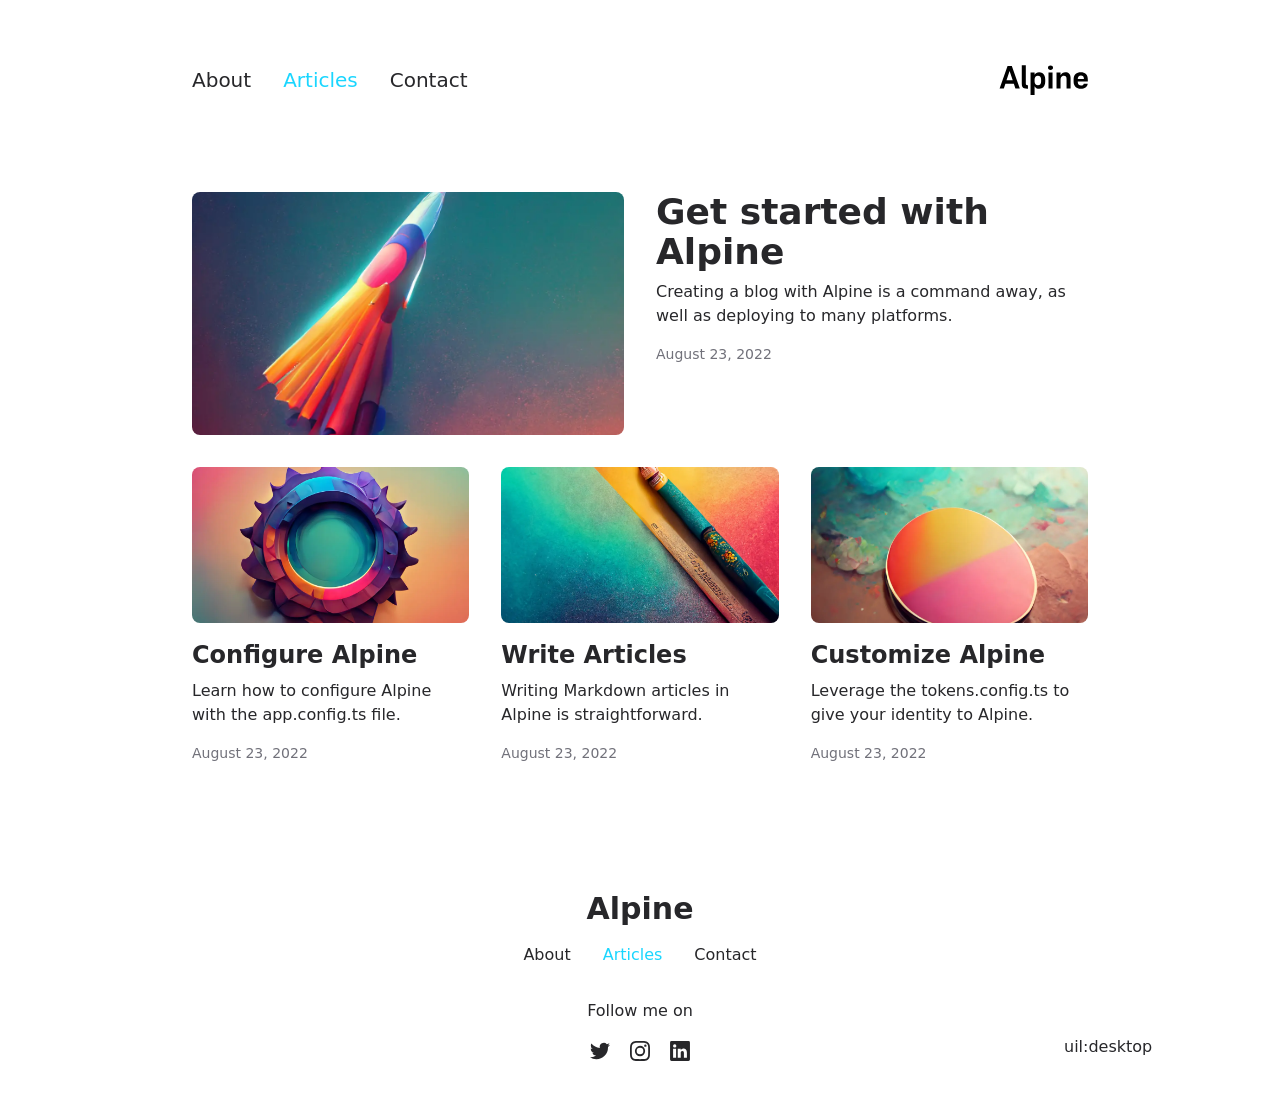
==== commit 86673ddf: "Deploying to gh-pages from @ orkhanahmadov/alpine@2bc9ad28c006f56c539107f124adc83d356e198e 🚀" ====
--- a/articles/index.html
+++ b/articles/index.html
@@ -1,8 +1,8 @@
 <!DOCTYPE html>
-<html lang="en">
+<html  lang="en">
 <head><meta charset="utf-8">
+<meta name="viewport" content="width=device-width, initial-scale=1">
 <title>Articles</title>
-<meta name="viewport" content="width=device-width, initial-scale=1">
 <meta name="twitter:card" content="summary_large_image">
 <meta name="description" content="The minimalist blog theme">
 <meta property="og:description" content="The minimalist blog theme">
@@ -10,7 +10,42 @@
 <meta property="og:image:width" content="400">
 <meta property="og:image:height" content="300">
 <meta property="og:image:alt" content="An image showcasing my project.">
-<meta property="og:title" content="Articles"><link rel="preload" as="fetch" crossorigin="anonymous" href="/articles/_payload.json"><style id="pinceau-theme">@media { :root {--pinceau-mq: initial; --alpine-readableLine: 68ch;--alpine-backdrop-backgroundColor: #f4f4f5b3;--prose-code-inline-padding: 0.2rem 0.375rem 0.2rem 0.375rem;--prose-code-block-backdropFilter: contrast(1);--prose-code-block-border-style: solid;--prose-code-block-border-width: 1px;--prose-tbody-tr-borderBottom-style: dashed;--prose-tbody-tr-borderBottom-width: 1px;--prose-th-textAlign: inherit;--prose-thead-borderBottom-style: solid;--prose-thead-borderBottom-width: 1px;--prose-thead-border-style: solid;--prose-thead-border-width: 0px;--prose-table-textAlign: start;--prose-hr-width: 1px;--prose-hr-style: solid;--prose-li-listStylePosition: outside;--prose-ol-li-markerColor: currentColor;--prose-ol-paddingInlineStart: 21px;--prose-ol-listStyleType: decimal;--prose-ul-li-markerColor: currentColor;--prose-ul-paddingInlineStart: 21px;--prose-ul-listStyleType: disc;--prose-blockquote-border-style: solid;--prose-blockquote-border-width: 4px;--prose-blockquote-quotes: '201C' '201D' '2018' '2019';--prose-blockquote-paddingInlineStart: 24px;--prose-a-code-color-hover: currentColor;--prose-a-code-color-static: currentColor;--prose-a-hasCode-borderBottom: none;--prose-a-border-distance: 2px;--prose-a-border-color-hover: currentColor;--prose-a-border-color-static: currentColor;--prose-a-border-style-hover: solid;--prose-a-border-style-static: dashed;--prose-a-border-width: 1px;--prose-a-color-static: inherit;--prose-a-textDecoration: none;--prose-h6-margin: 3rem 0 2rem;--prose-h5-margin: 3rem 0 2rem;--prose-h4-margin: 3rem 0 2rem;--prose-h3-margin: 3rem 0 2rem;--prose-h2-margin: 3rem 0 2rem;--prose-h1-margin: 0 0 2rem;--prose-p-fontSize: 18px;--typography-lead-loose: 2;--typography-lead-relaxed: 1.625;--typography-lead-normal: 1.5;--typography-lead-snug: 1.375;--typography-lead-tight: 1.25;--typography-lead-none: 1;--typography-lead-10: 2.5rem;--typography-lead-9: 2.25rem;--typography-lead-8: 2rem;--typography-lead-7: 1.75rem;--typography-lead-6: 1.5rem;--typography-lead-5: 1.25rem;--typography-lead-4: 1rem;--typography-lead-3: .75rem;--typography-lead-2: .5rem;--typography-lead-1: .025rem;--typography-fontWeight-black: 900;--typography-fontWeight-extrabold: 800;--typography-fontWeight-bold: 700;--typography-fontWeight-semibold: 600;--typography-fontWeight-medium: 500;--typography-fontWeight-normal: 400;--typography-fontWeight-light: 300;--typography-fontWeight-extralight: 200;--typography-fontWeight-thin: 100;--typography-fontSize-9xl: 128px;--typography-fontSize-8xl: 96px;--typography-fontSize-7xl: 72px;--typography-fontSize-6xl: 60px;--typography-fontSize-5xl: 48px;--typography-fontSize-4xl: 36px;--typography-fontSize-3xl: 30px;--typography-fontSize-2xl: 24px;--typography-fontSize-xl: 20px;--typography-fontSize-lg: 18px;--typography-fontSize-base: 16px;--typography-fontSize-sm: 14px;--typography-fontSize-xs: 12px;--typography-letterSpacing-wide: 0.025em;--typography-letterSpacing-tight: -0.025em;--typography-verticalMargin-base: 24px;--typography-verticalMargin-sm: 16px;--elements-border-secondary-hover: [object Object];--elements-backdrop-background: #fffc;--elements-backdrop-filter: saturate(200%) blur(20px);--elements-container-maxWidth: 64rem;--lead-loose: 2;--lead-relaxed: 1.625;--lead-normal: 1.5;--lead-snug: 1.375;--lead-tight: 1.25;--lead-none: 1;--lead-10: 2.5rem;--lead-9: 2.25rem;--lead-8: 2rem;--lead-7: 1.75rem;--lead-6: 1.5rem;--lead-5: 1.25rem;--lead-4: 1rem;--lead-3: .75rem;--lead-2: .5rem;--lead-1: .025rem;--letterSpacing-widest: 0.1em;--letterSpacing-wider: 0.05em;--letterSpacing-wide: 0.025em;--letterSpacing-normal: 0em;--letterSpacing-tight: -0.025em;--letterSpacing-tighter: -0.05em;--fontSize-9xl: 8rem;--fontSize-8xl: 6rem;--fontSize-7xl: 4.5rem;--fontSize-6xl: 3.75rem;--fontSize-5xl: 3rem;--fontSize-4xl: 2.25rem;--fontSize-3xl: 1.875rem;--fontSize-2xl: 1.5rem;--fontSize-xl: 1.25rem;--fontSize-lg: 1.125rem;--fontSize-base: 1rem;--fontSize-sm: 0.875rem;--fontSize-xs: 0.75rem;--fontWeight-black: 900;--fontWeight-extrabold: 800;--fontWeight-bold: 700;--fontWeight-semibold: 600;--fontWeight-medium: 500;--fontWeight-normal: 400;--fontWeight-light: 300;--fontWeight-extralight: 200;--fontWeight-thin: 100;--font-mono: ui-monospace, SFMono-Regular, Menlo, Monaco, Consolas, Liberation Mono, Courier New, monospace;--font-serif: ui-serif, Georgia, Cambria, Times New Roman, Times, serif;--font-sans: ui-sans-serif, system-ui, -apple-system, BlinkMacSystemFont, Segoe UI, Roboto, Helvetica Neue, Arial, Noto Sans, sans-serif, Apple Color Emoji, Segoe UI Emoji, Segoe UI Symbol, Noto Color Emoji;--opacity-total: 1;--opacity-high: 0.8;--opacity-medium: 0.5;--opacity-soft: 0.3;--opacity-light: 0.15;--opacity-bright: 0.1;--opacity-noOpacity: 0;--borderWidth-lg: 3px;--borderWidth-md: 2px;--borderWidth-sm: 1px;--borderWidth-noBorder: 0;--space-rem-875: 0.875rem;--space-rem-625: 0.625rem;--space-rem-375: 0.375rem;--space-rem-125: 0.125rem;--space-px: 1px;--space-128: 32rem;--space-96: 24rem;--space-80: 20rem;--space-72: 18rem;--space-64: 16rem;--space-60: 15rem;--space-56: 14rem;--space-52: 13rem;--space-48: 12rem;--space-44: 11rem;--space-40: 10rem;--space-36: 9rem;--space-32: 8rem;--space-28: 7rem;--space-24: 6rem;--space-20: 5rem;--space-16: 4rem;--space-14: 3.5rem;--space-12: 3rem;--space-11: 2.75rem;--space-10: 2.5rem;--space-9: 2.25rem;--space-8: 2rem;--space-7: 1.75rem;--space-6: 1.5rem;--space-5: 1.25rem;--space-4: 1rem;--space-3: 0.75rem;--space-2: 0.5rem;--space-1: 0.25rem;--space-0: 0px;--size-full: 100%;--size-7xl: 80rem;--size-6xl: 72rem;--size-5xl: 64rem;--size-4xl: 56rem;--size-3xl: 48rem;--size-2xl: 42rem;--size-xl: 36rem;--size-lg: 32rem;--size-md: 28rem;--size-sm: 24rem;--size-xs: 20rem;--size-200: 200px;--size-104: 104px;--size-80: 80px;--size-64: 64px;--size-56: 56px;--size-48: 48px;--size-40: 40px;--size-32: 32px;--size-24: 24px;--size-20: 20px;--size-16: 16px;--size-12: 12px;--size-8: 8px;--size-6: 6px;--size-4: 4px;--size-2: 2px;--size-0: 0px;--radii-full: 9999px;--radii-3xl: 1.75rem;--radii-2xl: 1.5rem;--radii-xl: 1rem;--radii-lg: 0.75rem;--radii-md: 0.5rem;--radii-sm: 0.375rem;--radii-xs: 0.25rem;--radii-2xs: 0.125rem;--radii-none: 0px;--shadow-none: 0px 0px 0px 0px transparent;--shadow-lg: 0px 10px 15px -3px #000000, 0px 4px 6px -4px #000000;--shadow-md: 0px 4px 6px -1px #000000, 0px 2px 4px -2px #000000;--shadow-sm: 0px 1px 3px 0px #000000, 0px 1px 2px -1px #000000;--shadow-xs: 0px 1px 2px 0px #000000;--height-screen: 100vh;--width-screen: 100vw;--color-primary-900: #002e38;--color-primary-800: #005c70;--color-primary-700: #008aa9;--color-primary-600: #00b9e1;--color-primary-500: #1ad6ff;--color-primary-400: #40ddff;--color-primary-300: #66e4ff;--color-primary-200: #8deaff;--color-primary-100: #b3f1ff;--color-primary-50: #d9f8ff;--color-ruby-900: #380011;--color-ruby-800: #700021;--color-ruby-700: #a90032;--color-ruby-600: #e10043;--color-ruby-500: #ff1a5e;--color-ruby-400: #ff4079;--color-ruby-300: #ff6694;--color-ruby-200: #ff8dae;--color-ruby-100: #ffb3c9;--color-ruby-50: #ffd9e4;--color-pink-900: #380025;--color-pink-800: #70004b;--color-pink-700: #a90070;--color-pink-600: #e10095;--color-pink-500: #ff1ab2;--color-pink-400: #ff40bf;--color-pink-300: #ff66cc;--color-pink-200: #ff8dd8;--color-pink-100: #ffb3e5;--color-pink-50: #ffd9f2;--color-purple-900: #190038;--color-purple-800: #330070;--color-purple-700: #4c00a9;--color-purple-600: #6500e1;--color-purple-500: #811aff;--color-purple-400: #9640ff;--color-purple-300: #ab66ff;--color-purple-200: #c08dff;--color-purple-100: #d5b3ff;--color-purple-50: #ead9ff;--color-royalblue-900: #0b0531;--color-royalblue-800: #160a62;--color-royalblue-700: #211093;--color-royalblue-600: #2c15c4;--color-royalblue-500: #4127e8;--color-royalblue-400: #614bec;--color-royalblue-300: #806ff0;--color-royalblue-200: #a093f3;--color-royalblue-100: #c0b7f7;--color-royalblue-50: #dfdbfb;--color-indigoblue-900: #001238;--color-indigoblue-800: #002370;--color-indigoblue-700: #0035a9;--color-indigoblue-600: #0047e1;--color-indigoblue-500: #1a62ff;--color-indigoblue-400: #407cff;--color-indigoblue-300: #6696ff;--color-indigoblue-200: #8db0ff;--color-indigoblue-100: #b3cbff;--color-indigoblue-50: #d9e5ff;--color-blue-900: #002438;--color-blue-800: #004870;--color-blue-700: #006ca9;--color-blue-600: #0090e1;--color-blue-500: #1aadff;--color-blue-400: #40bbff;--color-blue-300: #66c8ff;--color-blue-200: #8dd6ff;--color-blue-100: #b3e4ff;--color-blue-50: #d9f1ff;--color-lightblue-900: #002e38;--color-lightblue-800: #005c70;--color-lightblue-700: #008aa9;--color-lightblue-600: #00b9e1;--color-lightblue-500: #1ad6ff;--color-lightblue-400: #40ddff;--color-lightblue-300: #66e4ff;--color-lightblue-200: #8deaff;--color-lightblue-100: #b3f1ff;--color-lightblue-50: #d9f8ff;--color-teal-900: #062a28;--color-teal-800: #0b544f;--color-teal-700: #117d77;--color-teal-600: #16a79e;--color-teal-500: #1cd1c6;--color-teal-400: #36e4da;--color-teal-300: #5fe9e1;--color-teal-200: #87efe9;--color-teal-100: #aff4f0;--color-teal-50: #d7faf8;--color-pear-900: #2a2b09;--color-pear-800: #545512;--color-pear-700: #7e801b;--color-pear-600: #a8aa24;--color-pear-500: #d0d32f;--color-pear-400: #d8da52;--color-pear-300: #e0e274;--color-pear-200: #e8e997;--color-pear-100: #eff0ba;--color-pear-50: #f7f8dc;--color-red-900: #380300;--color-red-800: #700700;--color-red-700: #a90a00;--color-red-600: #e10e00;--color-red-500: #ff281a;--color-red-400: #ff4c40;--color-red-300: #ff7066;--color-red-200: #ff948d;--color-red-100: #ffb7b3;--color-red-50: #ffdbd9;--color-orange-900: #381800;--color-orange-800: #702f00;--color-orange-700: #a94700;--color-orange-600: #e15e00;--color-orange-500: #ff7a1a;--color-orange-400: #ff9040;--color-orange-300: #ffa666;--color-orange-200: #ffbd8d;--color-orange-100: #ffd3b3;--color-orange-50: #ffe9d9;--color-yellow-900: #362b03;--color-yellow-800: #6d5605;--color-yellow-700: #a38108;--color-yellow-600: #daac0a;--color-yellow-500: #f5c828;--color-yellow-400: #f7d14c;--color-yellow-300: #f8da70;--color-yellow-200: #fae393;--color-yellow-100: #fcedb7;--color-yellow-50: #fdf6db;--color-green-900: #003f25;--color-green-800: #005e38;--color-green-700: #007e4a;--color-green-600: #009d5d;--color-green-500: #00bd6f;--color-green-400: #00dc82;--color-green-300: #30ffaa;--color-green-200: #83ffcc;--color-green-100: #acffdd;--color-green-50: #d6ffee;--color-gray-900: #18181B;--color-gray-800: #27272A;--color-gray-700: #3f3f46;--color-gray-600: #52525B;--color-gray-500: #71717A;--color-gray-400: #a1a1aa;--color-gray-300: #D4d4d8;--color-gray-200: #e4e4e7;--color-gray-100: #f4f4f5;--color-gray-50: #fafafa;--color-black: #0c0c0d;--color-white: #FFFFFF;--media-portrait: only screen and (orientation: portrait);--media-landscape: only screen and (orientation: landscape);--media-rm: (prefers-reduced-motion: reduce);--media-2xl: (min-width: 1536px);--media-xl: (min-width: 1280px);--media-lg: (min-width: 1024px);--media-md: (min-width: 768px);--media-sm: (min-width: 640px);--media-xs: (min-width: 475px);--alpine-body-color: var(--color-gray-800);--alpine-body-backgroundColor: var(--color-white);--prose-code-inline-fontWeight: var(--typography-fontWeight-normal);--prose-code-inline-fontSize: var(--typography-fontSize-sm);--prose-code-inline-borderRadius: var(--radii-xs);--prose-code-block-pre-padding: var(--typography-verticalMargin-sm);--prose-code-block-margin: var(--typography-verticalMargin-base) 0;--prose-code-block-fontSize: var(--typography-fontSize-sm);--prose-tbody-code-inline-fontSize: var(--typography-fontSize-sm);--prose-tbody-td-padding: var(--typography-verticalMargin-sm);--prose-th-fontWeight: var(--typography-fontWeight-semibold);--prose-th-padding: 0 var(--typography-verticalMargin-sm) var(--typography-verticalMargin-sm) var(--typography-verticalMargin-sm);--prose-table-lineHeight: var(--typography-lead-6);--prose-table-fontSize: var(--typography-fontSize-sm);--prose-table-margin: var(--typography-verticalMargin-base) 0;--prose-hr-margin: var(--typography-verticalMargin-base) 0;--prose-li-margin: var(--typography-verticalMargin-sm) 0;--prose-ol-margin: var(--typography-verticalMargin-base) 0;--prose-ul-margin: var(--typography-verticalMargin-base) 0;--prose-blockquote-margin: var(--typography-verticalMargin-base) 0;--prose-a-code-border-style: var(--prose-a-border-style-static);--prose-a-code-border-width: var(--prose-a-border-width);--prose-a-fontWeight: var(--typography-fontWeight-medium);--prose-img-margin: var(--typography-verticalMargin-base) 0;--prose-strong-fontWeight: var(--typography-fontWeight-semibold);--prose-h6-iconSize: var(--typography-fontSize-base);--prose-h6-fontWeight: var(--typography-fontWeight-semibold);--prose-h6-lineHeight: var(--typography-lead-normal);--prose-h6-fontSize: var(--typography-fontSize-lg);--prose-h5-iconSize: var(--typography-fontSize-lg);--prose-h5-fontWeight: var(--typography-fontWeight-semibold);--prose-h5-lineHeight: var(--typography-lead-snug);--prose-h5-fontSize: var(--typography-fontSize-xl);--prose-h4-iconSize: var(--typography-fontSize-lg);--prose-h4-letterSpacing: var(--typography-letterSpacing-tight);--prose-h4-fontWeight: var(--typography-fontWeight-semibold);--prose-h4-lineHeight: var(--typography-lead-snug);--prose-h4-fontSize: var(--typography-fontSize-2xl);--prose-h3-iconSize: var(--typography-fontSize-xl);--prose-h3-letterSpacing: var(--typography-letterSpacing-tight);--prose-h3-fontWeight: var(--typography-fontWeight-semibold);--prose-h3-lineHeight: var(--typography-lead-snug);--prose-h3-fontSize: var(--typography-fontSize-3xl);--prose-h2-iconSize: var(--typography-fontSize-2xl);--prose-h2-letterSpacing: var(--typography-letterSpacing-tight);--prose-h2-fontWeight: var(--typography-fontWeight-semibold);--prose-h2-lineHeight: var(--typography-lead-tight);--prose-h2-fontSize: var(--typography-fontSize-4xl);--prose-h1-iconSize: var(--typography-fontSize-3xl);--prose-h1-letterSpacing: var(--typography-letterSpacing-tight);--prose-h1-fontWeight: var(--typography-fontWeight-bold);--prose-h1-lineHeight: var(--typography-lead-tight);--prose-h1-fontSize: var(--typography-fontSize-5xl);--prose-p-br-margin: var(--typography-verticalMargin-base) 0 0 0;--prose-p-margin: var(--typography-verticalMargin-base) 0;--prose-p-lineHeight: var(--typography-lead-normal);--typography-color-primary-900: var(--color-primary-900);--typography-color-primary-800: var(--color-primary-800);--typography-color-primary-700: var(--color-primary-700);--typography-color-primary-600: var(--color-primary-600);--typography-color-primary-500: var(--color-primary-500);--typography-color-primary-400: var(--color-primary-400);--typography-color-primary-300: var(--color-primary-300);--typography-color-primary-200: var(--color-primary-200);--typography-color-primary-100: var(--color-primary-100);--typography-color-primary-50: var(--color-primary-50);--typography-font-code: var(--font-mono);--typography-font-body: var(--font-sans);--typography-font-display: var(--font-sans);--typography-body-backgroundColor: var(--color-white);--typography-body-color: var(--color-black);--elements-state-danger-borderColor-secondary: var(--color-red-200);--elements-state-danger-borderColor-primary: var(--color-red-100);--elements-state-danger-backgroundColor-secondary: var(--color-red-100);--elements-state-danger-backgroundColor-primary: var(--color-red-50);--elements-state-danger-color-secondary: var(--color-red-600);--elements-state-danger-color-primary: var(--color-red-500);--elements-state-warning-borderColor-secondary: var(--color-yellow-200);--elements-state-warning-borderColor-primary: var(--color-yellow-100);--elements-state-warning-backgroundColor-secondary: var(--color-yellow-100);--elements-state-warning-backgroundColor-primary: var(--color-yellow-50);--elements-state-warning-color-secondary: var(--color-yellow-700);--elements-state-warning-color-primary: var(--color-yellow-600);--elements-state-success-borderColor-secondary: var(--color-green-200);--elements-state-success-borderColor-primary: var(--color-green-100);--elements-state-success-backgroundColor-secondary: var(--color-green-100);--elements-state-success-backgroundColor-primary: var(--color-green-50);--elements-state-success-color-secondary: var(--color-green-600);--elements-state-success-color-primary: var(--color-green-500);--elements-state-info-borderColor-secondary: var(--color-blue-200);--elements-state-info-borderColor-primary: var(--color-blue-100);--elements-state-info-backgroundColor-secondary: var(--color-blue-100);--elements-state-info-backgroundColor-primary: var(--color-blue-50);--elements-state-info-color-secondary: var(--color-blue-600);--elements-state-info-color-primary: var(--color-blue-500);--elements-state-primary-borderColor-secondary: var(--color-primary-200);--elements-state-primary-borderColor-primary: var(--color-primary-100);--elements-state-primary-backgroundColor-secondary: var(--color-primary-100);--elements-state-primary-backgroundColor-primary: var(--color-primary-50);--elements-state-primary-color-secondary: var(--color-primary-700);--elements-state-primary-color-primary: var(--color-primary-600);--elements-surface-secondary-backgroundColor: var(--color-gray-200);--elements-surface-primary-backgroundColor: var(--color-gray-100);--elements-surface-background-base: var(--color-gray-100);--elements-border-secondary-static: var(--color-gray-200);--elements-border-primary-hover: var(--color-gray-200);--elements-border-primary-static: var(--color-gray-100);--elements-container-padding-md: var(--space-16);--elements-container-padding-sm: var(--space-12);--elements-container-padding-xs: var(--space-8);--elements-container-padding-mobile: var(--space-6);--elements-text-secondary-color-hover: var(--color-gray-700);--elements-text-secondary-color-static: var(--color-gray-500);--elements-text-primary-color-static: var(--color-gray-900);--text-6xl-lineHeight: var(--lead-none);--text-6xl-fontSize: var(--fontSize-6xl);--text-5xl-lineHeight: var(--lead-none);--text-5xl-fontSize: var(--fontSize-5xl);--text-4xl-lineHeight: var(--lead-10);--text-4xl-fontSize: var(--fontSize-4xl);--text-3xl-lineHeight: var(--lead-9);--text-3xl-fontSize: var(--fontSize-3xl);--text-2xl-lineHeight: var(--lead-8);--text-2xl-fontSize: var(--fontSize-2xl);--text-xl-lineHeight: var(--lead-7);--text-xl-fontSize: var(--fontSize-xl);--text-lg-lineHeight: var(--lead-7);--text-lg-fontSize: var(--fontSize-lg);--text-base-lineHeight: var(--lead-6);--text-base-fontSize: var(--fontSize-base);--text-sm-lineHeight: var(--lead-5);--text-sm-fontSize: var(--fontSize-sm);--text-xs-lineHeight: var(--lead-4);--text-xs-fontSize: var(--fontSize-xs);--shadow-2xl: 0px 25px 50px -12px var(--color-gray-900);--shadow-xl: 0px 20px 25px -5px var(--color-gray-400), 0px 8px 10px -6px #000000;--color-secondary-900: var(--color-gray-900);--color-secondary-800: var(--color-gray-800);--color-secondary-700: var(--color-gray-700);--color-secondary-600: var(--color-gray-600);--color-secondary-500: var(--color-gray-500);--color-secondary-400: var(--color-gray-400);--color-secondary-300: var(--color-gray-300);--color-secondary-200: var(--color-gray-200);--color-secondary-100: var(--color-gray-100);--color-secondary-50: var(--color-gray-50);--prose-a-code-background-hover: var(--typography-color-primary-50);--prose-a-code-border-color-hover: var(--typography-color-primary-500);--prose-a-color-hover: var(--typography-color-primary-500);--typography-color-secondary-900: var(--color-secondary-900);--typography-color-secondary-800: var(--color-secondary-800);--typography-color-secondary-700: var(--color-secondary-700);--typography-color-secondary-600: var(--color-secondary-600);--typography-color-secondary-500: var(--color-secondary-500);--typography-color-secondary-400: var(--color-secondary-400);--typography-color-secondary-300: var(--color-secondary-300);--typography-color-secondary-200: var(--color-secondary-200);--typography-color-secondary-100: var(--color-secondary-100);--typography-color-secondary-50: var(--color-secondary-50);--prose-code-inline-backgroundColor: var(--typography-color-secondary-100);--prose-code-inline-color: var(--typography-color-secondary-700);--prose-code-block-backgroundColor: var(--typography-color-secondary-100);--prose-code-block-color: var(--typography-color-secondary-700);--prose-code-block-border-color: var(--typography-color-secondary-200);--prose-tbody-tr-borderBottom-color: var(--typography-color-secondary-200);--prose-th-color: var(--typography-color-secondary-600);--prose-thead-borderBottom-color: var(--typography-color-secondary-200);--prose-thead-border-color: var(--typography-color-secondary-300);--prose-hr-color: var(--typography-color-secondary-200);--prose-blockquote-border-color: var(--typography-color-secondary-200);--prose-blockquote-color: var(--typography-color-secondary-500);--prose-a-code-border-color-static: var(--typography-color-secondary-400); } }@media { :root.dark {--pinceau-mq: dark; --alpine-backdrop-backgroundColor: #18181bb3;--prose-code-block-backdropFilter: contrast(1);--prose-ol-li-markerColor: currentColor;--prose-ul-li-markerColor: currentColor;--prose-a-code-color-hover: currentColor;--prose-a-code-color-static: currentColor;--prose-a-border-color-hover: currentColor;--prose-a-border-color-static: currentColor;--prose-a-color-static: inherit;--elements-backdrop-background: #0c0d0ccc;--alpine-body-color: var(--color-gray-200);--alpine-body-backgroundColor: var(--color-black);--typography-body-backgroundColor: var(--color-black);--typography-body-color: var(--color-white);--elements-state-danger-borderColor-secondary: var(--color-red-700);--elements-state-danger-borderColor-primary: var(--color-red-800);--elements-state-danger-backgroundColor-secondary: var(--color-red-800);--elements-state-danger-backgroundColor-primary: var(--color-red-900);--elements-state-danger-color-secondary: var(--color-red-200);--elements-state-danger-color-primary: var(--color-red-300);--elements-state-warning-borderColor-secondary: var(--color-yellow-700);--elements-state-warning-borderColor-primary: var(--color-yellow-800);--elements-state-warning-backgroundColor-secondary: var(--color-yellow-800);--elements-state-warning-backgroundColor-primary: var(--color-yellow-900);--elements-state-warning-color-secondary: var(--color-yellow-200);--elements-state-warning-color-primary: var(--color-yellow-400);--elements-state-success-borderColor-secondary: var(--color-green-700);--elements-state-success-borderColor-primary: var(--color-green-800);--elements-state-success-backgroundColor-secondary: var(--color-green-800);--elements-state-success-backgroundColor-primary: var(--color-green-900);--elements-state-success-color-secondary: var(--color-green-200);--elements-state-success-color-primary: var(--color-green-400);--elements-state-info-borderColor-secondary: var(--color-blue-700);--elements-state-info-borderColor-primary: var(--color-blue-800);--elements-state-info-backgroundColor-secondary: var(--color-blue-800);--elements-state-info-backgroundColor-primary: var(--color-blue-900);--elements-state-info-color-secondary: var(--color-blue-200);--elements-state-info-color-primary: var(--color-blue-400);--elements-state-primary-borderColor-secondary: var(--color-primary-700);--elements-state-primary-borderColor-primary: var(--color-primary-800);--elements-state-primary-backgroundColor-secondary: var(--color-primary-800);--elements-state-primary-backgroundColor-primary: var(--color-primary-900);--elements-state-primary-color-secondary: var(--color-primary-200);--elements-state-primary-color-primary: var(--color-primary-400);--elements-surface-secondary-backgroundColor: var(--color-gray-800);--elements-surface-primary-backgroundColor: var(--color-gray-900);--elements-surface-background-base: var(--color-gray-900);--elements-border-secondary-static: var(--color-gray-800);--elements-border-primary-hover: var(--color-gray-800);--elements-border-primary-static: var(--color-gray-900);--elements-text-secondary-color-hover: var(--color-gray-200);--elements-text-secondary-color-static: var(--color-gray-400);--elements-text-primary-color-static: var(--color-gray-50);--prose-a-code-background-hover: var(--typography-color-primary-900);--prose-a-code-border-color-hover: var(--typography-color-primary-600);--prose-a-color-hover: var(--typography-color-primary-400);--prose-code-inline-backgroundColor: var(--typography-color-secondary-800);--prose-code-inline-color: var(--typography-color-secondary-200);--prose-code-block-backgroundColor: var(--typography-color-secondary-900);--prose-code-block-color: var(--typography-color-secondary-200);--prose-code-block-border-color: var(--typography-color-secondary-800);--prose-tbody-tr-borderBottom-color: var(--typography-color-secondary-800);--prose-th-color: var(--typography-color-secondary-400);--prose-thead-borderBottom-color: var(--typography-color-secondary-800);--prose-thead-border-color: var(--typography-color-secondary-600);--prose-hr-color: var(--typography-color-secondary-800);--prose-blockquote-border-color: var(--typography-color-secondary-700);--prose-blockquote-color: var(--typography-color-secondary-400);--prose-a-code-border-color-static: var(--typography-color-secondary-600); } }</style><style id="pinceau-runtime-hydratable">@media{.phy[--]{--puid:M6L1c3-v;}.pv-WI1_XU{max-width:var(--elements-container-maxWidth);padding-left:var(--elements-container-padding-mobile);padding-right:var(--elements-container-padding-mobile);}@media (min-width: 475px){.pv-WI1_XU{padding-left:var(--elements-container-padding-xs);padding-right:var(--elements-container-padding-xs);}}@media (min-width: 640px){.pv-WI1_XU{padding-left:var(--elements-container-padding-sm);padding-right:var(--elements-container-padding-sm);}}@media (min-width: 768px){.pv-WI1_XU{padding-left:var(--elements-container-padding-md);padding-right:var(--elements-container-padding-md);}}} </style><link rel="modulepreload" as="script" crossorigin href="/_nuxt/entry.b8bcd5f3.js"><link rel="preload" as="style" href="/_nuxt/entry.2b709d1c.css"><link rel="modulepreload" as="script" crossorigin href="/_nuxt/NuxtImg.9fb00f16.js"><link rel="modulepreload" as="script" crossorigin href="/_nuxt/document-driven.8a052769.js"><link rel="modulepreload" as="script" crossorigin href="/_nuxt/DocumentDrivenEmpty.8e40614a.js"><link rel="modulepreload" as="script" crossorigin href="/_nuxt/ContentRenderer.1796e15e.js"><link rel="modulepreload" as="script" crossorigin href="/_nuxt/ContentRendererMarkdown.f0befdb9.js"><link rel="modulepreload" as="script" crossorigin href="/_nuxt/DocumentDrivenNotFound.44b7a423.js"><link rel="preload" as="style" href="/_nuxt/DocumentDrivenNotFound.aa939160.css"><link rel="modulepreload" as="script" crossorigin href="/_nuxt/page.aa69c3b5.js"><link rel="modulepreload" as="script" crossorigin href="/_nuxt/ArticlesList.3f8483c7.js"><link rel="preload" as="style" href="/_nuxt/ArticlesList.e80b7ae7.css"><link rel="modulepreload" as="script" crossorigin href="/_nuxt/ArticlesListItem.fcf7c01e.js"><link rel="preload" as="style" href="/_nuxt/ArticlesListItem.ad08ebb7.css"><link rel="modulepreload" as="script" crossorigin href="/_nuxt/date.824a539b.js"><link rel="modulepreload" as="script" crossorigin href="/_nuxt/ProseA.adc6d50c.js"><link rel="preload" as="style" href="/_nuxt/ProseA.baee409d.css"><link rel="modulepreload" as="script" crossorigin href="/_nuxt/ProseCodeInline.914ecd1d.js"><link rel="preload" as="style" href="/_nuxt/ProseCodeInline.873c7ac7.css"><link rel="modulepreload" as="script" crossorigin href="/_nuxt/asyncData.46f87af1.js"><link rel="prefetch" as="style" href="/_nuxt/article.06aa1a19.css"><link rel="prefetch" as="script" crossorigin href="/_nuxt/article.d4b3a90a.js"><link rel="prefetch" as="script" crossorigin href="/_nuxt/default.64149e4e.js"><link rel="prefetch" as="script" crossorigin href="/_nuxt/client-db.79144c62.js"><link rel="prefetch" as="script" crossorigin href="/_nuxt/debug.2d8d0729.js"><link rel="prefetch" as="style" href="/_nuxt/useStudio.a92b5f33.css"><link rel="prefetch" as="script" crossorigin href="/_nuxt/useStudio.7a3acfbe.js"><link rel="prefetch" as="style" href="/_nuxt/error-404.7910d5ca.css"><link rel="prefetch" as="script" crossorigin href="/_nuxt/error-404.c322e1d4.js"><link rel="prefetch" as="style" href="/_nuxt/error-500.1db01289.css"><link rel="prefetch" as="script" crossorigin href="/_nuxt/error-500.bfcb42a1.js"><link rel="stylesheet" href="/_nuxt/entry.2b709d1c.css"><link rel="stylesheet" href="/_nuxt/DocumentDrivenNotFound.aa939160.css"><link rel="stylesheet" href="/_nuxt/ArticlesList.e80b7ae7.css"><link rel="stylesheet" href="/_nuxt/ArticlesListItem.ad08ebb7.css"><link rel="stylesheet" href="/_nuxt/ProseA.baee409d.css"><link rel="stylesheet" href="/_nuxt/ProseCodeInline.873c7ac7.css"><script>"use strict";(()=>{const a=window,e=document.documentElement,m=["dark","light"],c=window.localStorage.getItem("nuxt-color-mode")||"system";let n=c==="system"?f():c;const l=e.getAttribute("data-color-mode-forced");l&&(n=l),i(n),a["__NUXT_COLOR_MODE__"]={preference:c,value:n,getColorScheme:f,addColorScheme:i,removeColorScheme:d};function i(o){const t=""+o+"",s="";e.classList?e.classList.add(t):e.className+=" "+t,s&&e.setAttribute("data-"+s,o)}function d(o){const t=""+o+"",s="";e.classList?e.classList.remove(t):e.className=e.className.replace(new RegExp(t,"g"),""),s&&e.removeAttribute("data-"+s)}function r(o){return a.matchMedia("(prefers-color-scheme"+o+")")}function f(){if(a.matchMedia&&r("").media!=="not all"){for(const o of m)if(r(":"+o).matches)return o}return"light"}})();
+<meta property="og:title" content="Articles">
+<link rel="preload" as="fetch" crossorigin="anonymous" href="/articles/_payload.json">
+<link rel="stylesheet" href="/_nuxt/entry.8d5d3a6d.css">
+<link rel="stylesheet" href="/_nuxt/DocumentDrivenNotFound.0f8ee021.css">
+<link rel="stylesheet" href="/_nuxt/ArticlesList.e38bb12e.css">
+<link rel="stylesheet" href="/_nuxt/ArticlesListItem.af523939.css">
+<link rel="stylesheet" href="/_nuxt/ProseA.baee409d.css">
+<link rel="stylesheet" href="/_nuxt/ProseCodeInline.873c7ac7.css">
+<link rel="modulepreload" as="script" crossorigin href="/_nuxt/entry.ba201657.js">
+<link rel="modulepreload" as="script" crossorigin href="/_nuxt/NuxtImg.fac55054.js">
+<link rel="modulepreload" as="script" crossorigin href="/_nuxt/document-driven.3102ed98.js">
+<link rel="modulepreload" as="script" crossorigin href="/_nuxt/DocumentDrivenEmpty.c2053a74.js">
+<link rel="modulepreload" as="script" crossorigin href="/_nuxt/ContentRenderer.969396b5.js">
+<link rel="modulepreload" as="script" crossorigin href="/_nuxt/ContentRendererMarkdown.vue.241217b0.js">
+<link rel="modulepreload" as="script" crossorigin href="/_nuxt/DocumentDrivenNotFound.6a14c47f.js">
+<link rel="modulepreload" as="script" crossorigin href="/_nuxt/page.5b791208.js">
+<link rel="modulepreload" as="script" crossorigin href="/_nuxt/ContentRendererMarkdown.4add7735.js">
+<link rel="modulepreload" as="script" crossorigin href="/_nuxt/ArticlesList.641c756e.js">
+<link rel="modulepreload" as="script" crossorigin href="/_nuxt/ArticlesListItem.01a4461e.js">
+<link rel="modulepreload" as="script" crossorigin href="/_nuxt/date.824a539b.js">
+<link rel="modulepreload" as="script" crossorigin href="/_nuxt/ProseA.3b2bd17e.js">
+<link rel="modulepreload" as="script" crossorigin href="/_nuxt/ProseCodeInline.bd34eabe.js">
+<link rel="modulepreload" as="script" crossorigin href="/_nuxt/asyncData.a167b1fb.js">
+<link rel="prefetch" as="style" href="/_nuxt/article.0bb1fc43.css">
+<link rel="prefetch" as="script" crossorigin href="/_nuxt/article.ce4bebd3.js">
+<link rel="prefetch" as="script" crossorigin href="/_nuxt/default.e44db5bd.js">
+<link rel="prefetch" as="script" crossorigin href="/_nuxt/client-db.b0320be7.js">
+<link rel="prefetch" as="script" crossorigin href="/_nuxt/debug.46babc03.js">
+<link rel="prefetch" as="style" href="/_nuxt/useStudio.fcb8a408.css">
+<link rel="prefetch" as="script" crossorigin href="/_nuxt/useStudio.9df2c570.js">
+<link rel="prefetch" as="style" href="/_nuxt/error-404.7910d5ca.css">
+<link rel="prefetch" as="script" crossorigin href="/_nuxt/error-404.23637671.js">
+<link rel="prefetch" as="style" href="/_nuxt/error-500.1db01289.css">
+<link rel="prefetch" as="script" crossorigin href="/_nuxt/error-500.10a469f9.js">
+<script type="module" src="/_nuxt/entry.ba201657.js" crossorigin></script><style id="pinceau-runtime-hydratable">@media{.phy[--]{--puid:iFUtXZ-v;}.pv-00SqJw{max-width:var(--elements-container-maxWidth);padding-left:var(--elements-container-padding-mobile);padding-right:var(--elements-container-padding-mobile);}@media (min-width: 475px){.pv-00SqJw{padding-left:var(--elements-container-padding-xs);padding-right:var(--elements-container-padding-xs);}}@media (min-width: 640px){.pv-00SqJw{padding-left:var(--elements-container-padding-sm);padding-right:var(--elements-container-padding-sm);}}@media (min-width: 768px){.pv-00SqJw{padding-left:var(--elements-container-padding-md);padding-right:var(--elements-container-padding-md);}}} </style><style id="pinceau-theme">@media { :root {--pinceau-mq: initial; --alpine-readableLine: 68ch;--alpine-backdrop-backgroundColor: #f4f4f5b3;--prose-code-inline-padding: 0.2rem 0.375rem 0.2rem 0.375rem;--prose-code-block-backdropFilter: contrast(1);--prose-code-block-border-style: solid;--prose-code-block-border-width: 1px;--prose-tbody-tr-borderBottom-style: dashed;--prose-tbody-tr-borderBottom-width: 1px;--prose-th-textAlign: inherit;--prose-thead-borderBottom-style: solid;--prose-thead-borderBottom-width: 1px;--prose-thead-border-style: solid;--prose-thead-border-width: 0px;--prose-table-textAlign: start;--prose-hr-width: 1px;--prose-hr-style: solid;--prose-li-listStylePosition: outside;--prose-ol-li-markerColor: currentColor;--prose-ol-paddingInlineStart: 21px;--prose-ol-listStyleType: decimal;--prose-ul-li-markerColor: currentColor;--prose-ul-paddingInlineStart: 21px;--prose-ul-listStyleType: disc;--prose-blockquote-border-style: solid;--prose-blockquote-border-width: 4px;--prose-blockquote-quotes: '201C' '201D' '2018' '2019';--prose-blockquote-paddingInlineStart: 24px;--prose-a-code-color-hover: currentColor;--prose-a-code-color-static: currentColor;--prose-a-hasCode-borderBottom: none;--prose-a-border-distance: 2px;--prose-a-border-color-hover: currentColor;--prose-a-border-color-static: currentColor;--prose-a-border-style-hover: solid;--prose-a-border-style-static: dashed;--prose-a-border-width: 1px;--prose-a-color-static: inherit;--prose-a-textDecoration: none;--prose-h6-margin: 3rem 0 2rem;--prose-h5-margin: 3rem 0 2rem;--prose-h4-margin: 3rem 0 2rem;--prose-h3-margin: 3rem 0 2rem;--prose-h2-margin: 3rem 0 2rem;--prose-h1-margin: 0 0 2rem;--prose-p-fontSize: 18px;--typography-lead-loose: 2;--typography-lead-relaxed: 1.625;--typography-lead-normal: 1.5;--typography-lead-snug: 1.375;--typography-lead-tight: 1.25;--typography-lead-none: 1;--typography-lead-10: 2.5rem;--typography-lead-9: 2.25rem;--typography-lead-8: 2rem;--typography-lead-7: 1.75rem;--typography-lead-6: 1.5rem;--typography-lead-5: 1.25rem;--typography-lead-4: 1rem;--typography-lead-3: .75rem;--typography-lead-2: .5rem;--typography-lead-1: .025rem;--typography-fontWeight-black: 900;--typography-fontWeight-extrabold: 800;--typography-fontWeight-bold: 700;--typography-fontWeight-semibold: 600;--typography-fontWeight-medium: 500;--typography-fontWeight-normal: 400;--typography-fontWeight-light: 300;--typography-fontWeight-extralight: 200;--typography-fontWeight-thin: 100;--typography-fontSize-9xl: 128px;--typography-fontSize-8xl: 96px;--typography-fontSize-7xl: 72px;--typography-fontSize-6xl: 60px;--typography-fontSize-5xl: 48px;--typography-fontSize-4xl: 36px;--typography-fontSize-3xl: 30px;--typography-fontSize-2xl: 24px;--typography-fontSize-xl: 20px;--typography-fontSize-lg: 18px;--typography-fontSize-base: 16px;--typography-fontSize-sm: 14px;--typography-fontSize-xs: 12px;--typography-letterSpacing-wide: 0.025em;--typography-letterSpacing-tight: -0.025em;--typography-verticalMargin-base: 24px;--typography-verticalMargin-sm: 16px;--elements-border-secondary-hover: [object Object];--elements-backdrop-background: #fffc;--elements-backdrop-filter: saturate(200%) blur(20px);--elements-container-maxWidth: 64rem;--lead-loose: 2;--lead-relaxed: 1.625;--lead-normal: 1.5;--lead-snug: 1.375;--lead-tight: 1.25;--lead-none: 1;--lead-10: 2.5rem;--lead-9: 2.25rem;--lead-8: 2rem;--lead-7: 1.75rem;--lead-6: 1.5rem;--lead-5: 1.25rem;--lead-4: 1rem;--lead-3: .75rem;--lead-2: .5rem;--lead-1: .025rem;--letterSpacing-widest: 0.1em;--letterSpacing-wider: 0.05em;--letterSpacing-wide: 0.025em;--letterSpacing-normal: 0em;--letterSpacing-tight: -0.025em;--letterSpacing-tighter: -0.05em;--fontSize-9xl: 8rem;--fontSize-8xl: 6rem;--fontSize-7xl: 4.5rem;--fontSize-6xl: 3.75rem;--fontSize-5xl: 3rem;--fontSize-4xl: 2.25rem;--fontSize-3xl: 1.875rem;--fontSize-2xl: 1.5rem;--fontSize-xl: 1.25rem;--fontSize-lg: 1.125rem;--fontSize-base: 1rem;--fontSize-sm: 0.875rem;--fontSize-xs: 0.75rem;--fontWeight-black: 900;--fontWeight-extrabold: 800;--fontWeight-bold: 700;--fontWeight-semibold: 600;--fontWeight-medium: 500;--fontWeight-normal: 400;--fontWeight-light: 300;--fontWeight-extralight: 200;--fontWeight-thin: 100;--font-mono: ui-monospace, SFMono-Regular, Menlo, Monaco, Consolas, Liberation Mono, Courier New, monospace;--font-serif: ui-serif, Georgia, Cambria, Times New Roman, Times, serif;--font-sans: ui-sans-serif, system-ui, -apple-system, BlinkMacSystemFont, Segoe UI, Roboto, Helvetica Neue, Arial, Noto Sans, sans-serif, Apple Color Emoji, Segoe UI Emoji, Segoe UI Symbol, Noto Color Emoji;--opacity-total: 1;--opacity-high: 0.8;--opacity-medium: 0.5;--opacity-soft: 0.3;--opacity-light: 0.15;--opacity-bright: 0.1;--opacity-noOpacity: 0;--borderWidth-lg: 3px;--borderWidth-md: 2px;--borderWidth-sm: 1px;--borderWidth-noBorder: 0;--space-rem-875: 0.875rem;--space-rem-625: 0.625rem;--space-rem-375: 0.375rem;--space-rem-125: 0.125rem;--space-px: 1px;--space-128: 32rem;--space-96: 24rem;--space-80: 20rem;--space-72: 18rem;--space-64: 16rem;--space-60: 15rem;--space-56: 14rem;--space-52: 13rem;--space-48: 12rem;--space-44: 11rem;--space-40: 10rem;--space-36: 9rem;--space-32: 8rem;--space-28: 7rem;--space-24: 6rem;--space-20: 5rem;--space-16: 4rem;--space-14: 3.5rem;--space-12: 3rem;--space-11: 2.75rem;--space-10: 2.5rem;--space-9: 2.25rem;--space-8: 2rem;--space-7: 1.75rem;--space-6: 1.5rem;--space-5: 1.25rem;--space-4: 1rem;--space-3: 0.75rem;--space-2: 0.5rem;--space-1: 0.25rem;--space-0: 0px;--size-full: 100%;--size-7xl: 80rem;--size-6xl: 72rem;--size-5xl: 64rem;--size-4xl: 56rem;--size-3xl: 48rem;--size-2xl: 42rem;--size-xl: 36rem;--size-lg: 32rem;--size-md: 28rem;--size-sm: 24rem;--size-xs: 20rem;--size-200: 200px;--size-104: 104px;--size-80: 80px;--size-64: 64px;--size-56: 56px;--size-48: 48px;--size-40: 40px;--size-32: 32px;--size-24: 24px;--size-20: 20px;--size-16: 16px;--size-12: 12px;--size-8: 8px;--size-6: 6px;--size-4: 4px;--size-2: 2px;--size-0: 0px;--radii-full: 9999px;--radii-3xl: 1.75rem;--radii-2xl: 1.5rem;--radii-xl: 1rem;--radii-lg: 0.75rem;--radii-md: 0.5rem;--radii-sm: 0.375rem;--radii-xs: 0.25rem;--radii-2xs: 0.125rem;--radii-none: 0px;--shadow-none: 0px 0px 0px 0px transparent;--shadow-lg: 0px 10px 15px -3px #000000, 0px 4px 6px -4px #000000;--shadow-md: 0px 4px 6px -1px #000000, 0px 2px 4px -2px #000000;--shadow-sm: 0px 1px 3px 0px #000000, 0px 1px 2px -1px #000000;--shadow-xs: 0px 1px 2px 0px #000000;--height-screen: 100vh;--width-screen: 100vw;--color-primary-900: #002e38;--color-primary-800: #005c70;--color-primary-700: #008aa9;--color-primary-600: #00b9e1;--color-primary-500: #1ad6ff;--color-primary-400: #40ddff;--color-primary-300: #66e4ff;--color-primary-200: #8deaff;--color-primary-100: #b3f1ff;--color-primary-50: #d9f8ff;--color-ruby-900: #380011;--color-ruby-800: #700021;--color-ruby-700: #a90032;--color-ruby-600: #e10043;--color-ruby-500: #ff1a5e;--color-ruby-400: #ff4079;--color-ruby-300: #ff6694;--color-ruby-200: #ff8dae;--color-ruby-100: #ffb3c9;--color-ruby-50: #ffd9e4;--color-pink-900: #380025;--color-pink-800: #70004b;--color-pink-700: #a90070;--color-pink-600: #e10095;--color-pink-500: #ff1ab2;--color-pink-400: #ff40bf;--color-pink-300: #ff66cc;--color-pink-200: #ff8dd8;--color-pink-100: #ffb3e5;--color-pink-50: #ffd9f2;--color-purple-900: #190038;--color-purple-800: #330070;--color-purple-700: #4c00a9;--color-purple-600: #6500e1;--color-purple-500: #811aff;--color-purple-400: #9640ff;--color-purple-300: #ab66ff;--color-purple-200: #c08dff;--color-purple-100: #d5b3ff;--color-purple-50: #ead9ff;--color-royalblue-900: #0b0531;--color-royalblue-800: #160a62;--color-royalblue-700: #211093;--color-royalblue-600: #2c15c4;--color-royalblue-500: #4127e8;--color-royalblue-400: #614bec;--color-royalblue-300: #806ff0;--color-royalblue-200: #a093f3;--color-royalblue-100: #c0b7f7;--color-royalblue-50: #dfdbfb;--color-indigoblue-900: #001238;--color-indigoblue-800: #002370;--color-indigoblue-700: #0035a9;--color-indigoblue-600: #0047e1;--color-indigoblue-500: #1a62ff;--color-indigoblue-400: #407cff;--color-indigoblue-300: #6696ff;--color-indigoblue-200: #8db0ff;--color-indigoblue-100: #b3cbff;--color-indigoblue-50: #d9e5ff;--color-blue-900: #002438;--color-blue-800: #004870;--color-blue-700: #006ca9;--color-blue-600: #0090e1;--color-blue-500: #1aadff;--color-blue-400: #40bbff;--color-blue-300: #66c8ff;--color-blue-200: #8dd6ff;--color-blue-100: #b3e4ff;--color-blue-50: #d9f1ff;--color-lightblue-900: #002e38;--color-lightblue-800: #005c70;--color-lightblue-700: #008aa9;--color-lightblue-600: #00b9e1;--color-lightblue-500: #1ad6ff;--color-lightblue-400: #40ddff;--color-lightblue-300: #66e4ff;--color-lightblue-200: #8deaff;--color-lightblue-100: #b3f1ff;--color-lightblue-50: #d9f8ff;--color-teal-900: #062a28;--color-teal-800: #0b544f;--color-teal-700: #117d77;--color-teal-600: #16a79e;--color-teal-500: #1cd1c6;--color-teal-400: #36e4da;--color-teal-300: #5fe9e1;--color-teal-200: #87efe9;--color-teal-100: #aff4f0;--color-teal-50: #d7faf8;--color-pear-900: #2a2b09;--color-pear-800: #545512;--color-pear-700: #7e801b;--color-pear-600: #a8aa24;--color-pear-500: #d0d32f;--color-pear-400: #d8da52;--color-pear-300: #e0e274;--color-pear-200: #e8e997;--color-pear-100: #eff0ba;--color-pear-50: #f7f8dc;--color-red-900: #380300;--color-red-800: #700700;--color-red-700: #a90a00;--color-red-600: #e10e00;--color-red-500: #ff281a;--color-red-400: #ff4c40;--color-red-300: #ff7066;--color-red-200: #ff948d;--color-red-100: #ffb7b3;--color-red-50: #ffdbd9;--color-orange-900: #381800;--color-orange-800: #702f00;--color-orange-700: #a94700;--color-orange-600: #e15e00;--color-orange-500: #ff7a1a;--color-orange-400: #ff9040;--color-orange-300: #ffa666;--color-orange-200: #ffbd8d;--color-orange-100: #ffd3b3;--color-orange-50: #ffe9d9;--color-yellow-900: #362b03;--color-yellow-800: #6d5605;--color-yellow-700: #a38108;--color-yellow-600: #daac0a;--color-yellow-500: #f5c828;--color-yellow-400: #f7d14c;--color-yellow-300: #f8da70;--color-yellow-200: #fae393;--color-yellow-100: #fcedb7;--color-yellow-50: #fdf6db;--color-green-900: #003f25;--color-green-800: #005e38;--color-green-700: #007e4a;--color-green-600: #009d5d;--color-green-500: #00bd6f;--color-green-400: #00dc82;--color-green-300: #30ffaa;--color-green-200: #83ffcc;--color-green-100: #acffdd;--color-green-50: #d6ffee;--color-gray-900: #18181B;--color-gray-800: #27272A;--color-gray-700: #3f3f46;--color-gray-600: #52525B;--color-gray-500: #71717A;--color-gray-400: #a1a1aa;--color-gray-300: #D4d4d8;--color-gray-200: #e4e4e7;--color-gray-100: #f4f4f5;--color-gray-50: #fafafa;--color-black: #0c0c0d;--color-white: #FFFFFF;--media-portrait: only screen and (orientation: portrait);--media-landscape: only screen and (orientation: landscape);--media-rm: (prefers-reduced-motion: reduce);--media-2xl: (min-width: 1536px);--media-xl: (min-width: 1280px);--media-lg: (min-width: 1024px);--media-md: (min-width: 768px);--media-sm: (min-width: 640px);--media-xs: (min-width: 475px);--alpine-body-color: var(--color-gray-800);--alpine-body-backgroundColor: var(--color-white);--prose-code-inline-fontWeight: var(--typography-fontWeight-normal);--prose-code-inline-fontSize: var(--typography-fontSize-sm);--prose-code-inline-borderRadius: var(--radii-xs);--prose-code-block-pre-padding: var(--typography-verticalMargin-sm);--prose-code-block-margin: var(--typography-verticalMargin-base) 0;--prose-code-block-fontSize: var(--typography-fontSize-sm);--prose-tbody-code-inline-fontSize: var(--typography-fontSize-sm);--prose-tbody-td-padding: var(--typography-verticalMargin-sm);--prose-th-fontWeight: var(--typography-fontWeight-semibold);--prose-th-padding: 0 var(--typography-verticalMargin-sm) var(--typography-verticalMargin-sm) var(--typography-verticalMargin-sm);--prose-table-lineHeight: var(--typography-lead-6);--prose-table-fontSize: var(--typography-fontSize-sm);--prose-table-margin: var(--typography-verticalMargin-base) 0;--prose-hr-margin: var(--typography-verticalMargin-base) 0;--prose-li-margin: var(--typography-verticalMargin-sm) 0;--prose-ol-margin: var(--typography-verticalMargin-base) 0;--prose-ul-margin: var(--typography-verticalMargin-base) 0;--prose-blockquote-margin: var(--typography-verticalMargin-base) 0;--prose-a-code-border-style: var(--prose-a-border-style-static);--prose-a-code-border-width: var(--prose-a-border-width);--prose-a-fontWeight: var(--typography-fontWeight-medium);--prose-img-margin: var(--typography-verticalMargin-base) 0;--prose-strong-fontWeight: var(--typography-fontWeight-semibold);--prose-h6-iconSize: var(--typography-fontSize-base);--prose-h6-fontWeight: var(--typography-fontWeight-semibold);--prose-h6-lineHeight: var(--typography-lead-normal);--prose-h6-fontSize: var(--typography-fontSize-lg);--prose-h5-iconSize: var(--typography-fontSize-lg);--prose-h5-fontWeight: var(--typography-fontWeight-semibold);--prose-h5-lineHeight: var(--typography-lead-snug);--prose-h5-fontSize: var(--typography-fontSize-xl);--prose-h4-iconSize: var(--typography-fontSize-lg);--prose-h4-letterSpacing: var(--typography-letterSpacing-tight);--prose-h4-fontWeight: var(--typography-fontWeight-semibold);--prose-h4-lineHeight: var(--typography-lead-snug);--prose-h4-fontSize: var(--typography-fontSize-2xl);--prose-h3-iconSize: var(--typography-fontSize-xl);--prose-h3-letterSpacing: var(--typography-letterSpacing-tight);--prose-h3-fontWeight: var(--typography-fontWeight-semibold);--prose-h3-lineHeight: var(--typography-lead-snug);--prose-h3-fontSize: var(--typography-fontSize-3xl);--prose-h2-iconSize: var(--typography-fontSize-2xl);--prose-h2-letterSpacing: var(--typography-letterSpacing-tight);--prose-h2-fontWeight: var(--typography-fontWeight-semibold);--prose-h2-lineHeight: var(--typography-lead-tight);--prose-h2-fontSize: var(--typography-fontSize-4xl);--prose-h1-iconSize: var(--typography-fontSize-3xl);--prose-h1-letterSpacing: var(--typography-letterSpacing-tight);--prose-h1-fontWeight: var(--typography-fontWeight-bold);--prose-h1-lineHeight: var(--typography-lead-tight);--prose-h1-fontSize: var(--typography-fontSize-5xl);--prose-p-br-margin: var(--typography-verticalMargin-base) 0 0 0;--prose-p-margin: var(--typography-verticalMargin-base) 0;--prose-p-lineHeight: var(--typography-lead-normal);--typography-color-primary-900: var(--color-primary-900);--typography-color-primary-800: var(--color-primary-800);--typography-color-primary-700: var(--color-primary-700);--typography-color-primary-600: var(--color-primary-600);--typography-color-primary-500: var(--color-primary-500);--typography-color-primary-400: var(--color-primary-400);--typography-color-primary-300: var(--color-primary-300);--typography-color-primary-200: var(--color-primary-200);--typography-color-primary-100: var(--color-primary-100);--typography-color-primary-50: var(--color-primary-50);--typography-font-code: var(--font-mono);--typography-font-body: var(--font-sans);--typography-font-display: var(--font-sans);--typography-body-backgroundColor: var(--color-white);--typography-body-color: var(--color-black);--elements-state-danger-borderColor-secondary: var(--color-red-200);--elements-state-danger-borderColor-primary: var(--color-red-100);--elements-state-danger-backgroundColor-secondary: var(--color-red-100);--elements-state-danger-backgroundColor-primary: var(--color-red-50);--elements-state-danger-color-secondary: var(--color-red-600);--elements-state-danger-color-primary: var(--color-red-500);--elements-state-warning-borderColor-secondary: var(--color-yellow-200);--elements-state-warning-borderColor-primary: var(--color-yellow-100);--elements-state-warning-backgroundColor-secondary: var(--color-yellow-100);--elements-state-warning-backgroundColor-primary: var(--color-yellow-50);--elements-state-warning-color-secondary: var(--color-yellow-700);--elements-state-warning-color-primary: var(--color-yellow-600);--elements-state-success-borderColor-secondary: var(--color-green-200);--elements-state-success-borderColor-primary: var(--color-green-100);--elements-state-success-backgroundColor-secondary: var(--color-green-100);--elements-state-success-backgroundColor-primary: var(--color-green-50);--elements-state-success-color-secondary: var(--color-green-600);--elements-state-success-color-primary: var(--color-green-500);--elements-state-info-borderColor-secondary: var(--color-blue-200);--elements-state-info-borderColor-primary: var(--color-blue-100);--elements-state-info-backgroundColor-secondary: var(--color-blue-100);--elements-state-info-backgroundColor-primary: var(--color-blue-50);--elements-state-info-color-secondary: var(--color-blue-600);--elements-state-info-color-primary: var(--color-blue-500);--elements-state-primary-borderColor-secondary: var(--color-primary-200);--elements-state-primary-borderColor-primary: var(--color-primary-100);--elements-state-primary-backgroundColor-secondary: var(--color-primary-100);--elements-state-primary-backgroundColor-primary: var(--color-primary-50);--elements-state-primary-color-secondary: var(--color-primary-700);--elements-state-primary-color-primary: var(--color-primary-600);--elements-surface-secondary-backgroundColor: var(--color-gray-200);--elements-surface-primary-backgroundColor: var(--color-gray-100);--elements-surface-background-base: var(--color-gray-100);--elements-border-secondary-static: var(--color-gray-200);--elements-border-primary-hover: var(--color-gray-200);--elements-border-primary-static: var(--color-gray-100);--elements-container-padding-md: var(--space-16);--elements-container-padding-sm: var(--space-12);--elements-container-padding-xs: var(--space-8);--elements-container-padding-mobile: var(--space-6);--elements-text-secondary-color-hover: var(--color-gray-700);--elements-text-secondary-color-static: var(--color-gray-500);--elements-text-primary-color-static: var(--color-gray-900);--text-6xl-lineHeight: var(--lead-none);--text-6xl-fontSize: var(--fontSize-6xl);--text-5xl-lineHeight: var(--lead-none);--text-5xl-fontSize: var(--fontSize-5xl);--text-4xl-lineHeight: var(--lead-10);--text-4xl-fontSize: var(--fontSize-4xl);--text-3xl-lineHeight: var(--lead-9);--text-3xl-fontSize: var(--fontSize-3xl);--text-2xl-lineHeight: var(--lead-8);--text-2xl-fontSize: var(--fontSize-2xl);--text-xl-lineHeight: var(--lead-7);--text-xl-fontSize: var(--fontSize-xl);--text-lg-lineHeight: var(--lead-7);--text-lg-fontSize: var(--fontSize-lg);--text-base-lineHeight: var(--lead-6);--text-base-fontSize: var(--fontSize-base);--text-sm-lineHeight: var(--lead-5);--text-sm-fontSize: var(--fontSize-sm);--text-xs-lineHeight: var(--lead-4);--text-xs-fontSize: var(--fontSize-xs);--shadow-2xl: 0px 25px 50px -12px var(--color-gray-900);--shadow-xl: 0px 20px 25px -5px var(--color-gray-400), 0px 8px 10px -6px #000000;--color-secondary-900: var(--color-gray-900);--color-secondary-800: var(--color-gray-800);--color-secondary-700: var(--color-gray-700);--color-secondary-600: var(--color-gray-600);--color-secondary-500: var(--color-gray-500);--color-secondary-400: var(--color-gray-400);--color-secondary-300: var(--color-gray-300);--color-secondary-200: var(--color-gray-200);--color-secondary-100: var(--color-gray-100);--color-secondary-50: var(--color-gray-50);--prose-a-code-background-hover: var(--typography-color-primary-50);--prose-a-code-border-color-hover: var(--typography-color-primary-500);--prose-a-color-hover: var(--typography-color-primary-500);--typography-color-secondary-900: var(--color-secondary-900);--typography-color-secondary-800: var(--color-secondary-800);--typography-color-secondary-700: var(--color-secondary-700);--typography-color-secondary-600: var(--color-secondary-600);--typography-color-secondary-500: var(--color-secondary-500);--typography-color-secondary-400: var(--color-secondary-400);--typography-color-secondary-300: var(--color-secondary-300);--typography-color-secondary-200: var(--color-secondary-200);--typography-color-secondary-100: var(--color-secondary-100);--typography-color-secondary-50: var(--color-secondary-50);--prose-code-inline-backgroundColor: var(--typography-color-secondary-100);--prose-code-inline-color: var(--typography-color-secondary-700);--prose-code-block-backgroundColor: var(--typography-color-secondary-100);--prose-code-block-color: var(--typography-color-secondary-700);--prose-code-block-border-color: var(--typography-color-secondary-200);--prose-tbody-tr-borderBottom-color: var(--typography-color-secondary-200);--prose-th-color: var(--typography-color-secondary-600);--prose-thead-borderBottom-color: var(--typography-color-secondary-200);--prose-thead-border-color: var(--typography-color-secondary-300);--prose-hr-color: var(--typography-color-secondary-200);--prose-blockquote-border-color: var(--typography-color-secondary-200);--prose-blockquote-color: var(--typography-color-secondary-500);--prose-a-code-border-color-static: var(--typography-color-secondary-400); } }@media { :root.dark {--pinceau-mq: dark; --alpine-backdrop-backgroundColor: #18181bb3;--prose-code-block-backdropFilter: contrast(1);--prose-ol-li-markerColor: currentColor;--prose-ul-li-markerColor: currentColor;--prose-a-code-color-hover: currentColor;--prose-a-code-color-static: currentColor;--prose-a-border-color-hover: currentColor;--prose-a-border-color-static: currentColor;--prose-a-color-static: inherit;--elements-backdrop-background: #0c0d0ccc;--alpine-body-color: var(--color-gray-200);--alpine-body-backgroundColor: var(--color-black);--typography-body-backgroundColor: var(--color-black);--typography-body-color: var(--color-white);--elements-state-danger-borderColor-secondary: var(--color-red-700);--elements-state-danger-borderColor-primary: var(--color-red-800);--elements-state-danger-backgroundColor-secondary: var(--color-red-800);--elements-state-danger-backgroundColor-primary: var(--color-red-900);--elements-state-danger-color-secondary: var(--color-red-200);--elements-state-danger-color-primary: var(--color-red-300);--elements-state-warning-borderColor-secondary: var(--color-yellow-700);--elements-state-warning-borderColor-primary: var(--color-yellow-800);--elements-state-warning-backgroundColor-secondary: var(--color-yellow-800);--elements-state-warning-backgroundColor-primary: var(--color-yellow-900);--elements-state-warning-color-secondary: var(--color-yellow-200);--elements-state-warning-color-primary: var(--color-yellow-400);--elements-state-success-borderColor-secondary: var(--color-green-700);--elements-state-success-borderColor-primary: var(--color-green-800);--elements-state-success-backgroundColor-secondary: var(--color-green-800);--elements-state-success-backgroundColor-primary: var(--color-green-900);--elements-state-success-color-secondary: var(--color-green-200);--elements-state-success-color-primary: var(--color-green-400);--elements-state-info-borderColor-secondary: var(--color-blue-700);--elements-state-info-borderColor-primary: var(--color-blue-800);--elements-state-info-backgroundColor-secondary: var(--color-blue-800);--elements-state-info-backgroundColor-primary: var(--color-blue-900);--elements-state-info-color-secondary: var(--color-blue-200);--elements-state-info-color-primary: var(--color-blue-400);--elements-state-primary-borderColor-secondary: var(--color-primary-700);--elements-state-primary-borderColor-primary: var(--color-primary-800);--elements-state-primary-backgroundColor-secondary: var(--color-primary-800);--elements-state-primary-backgroundColor-primary: var(--color-primary-900);--elements-state-primary-color-secondary: var(--color-primary-200);--elements-state-primary-color-primary: var(--color-primary-400);--elements-surface-secondary-backgroundColor: var(--color-gray-800);--elements-surface-primary-backgroundColor: var(--color-gray-900);--elements-surface-background-base: var(--color-gray-900);--elements-border-secondary-static: var(--color-gray-800);--elements-border-primary-hover: var(--color-gray-800);--elements-border-primary-static: var(--color-gray-900);--elements-text-secondary-color-hover: var(--color-gray-200);--elements-text-secondary-color-static: var(--color-gray-400);--elements-text-primary-color-static: var(--color-gray-50);--prose-a-code-background-hover: var(--typography-color-primary-900);--prose-a-code-border-color-hover: var(--typography-color-primary-600);--prose-a-color-hover: var(--typography-color-primary-400);--prose-code-inline-backgroundColor: var(--typography-color-secondary-800);--prose-code-inline-color: var(--typography-color-secondary-200);--prose-code-block-backgroundColor: var(--typography-color-secondary-900);--prose-code-block-color: var(--typography-color-secondary-200);--prose-code-block-border-color: var(--typography-color-secondary-800);--prose-tbody-tr-borderBottom-color: var(--typography-color-secondary-800);--prose-th-color: var(--typography-color-secondary-400);--prose-thead-borderBottom-color: var(--typography-color-secondary-800);--prose-thead-border-color: var(--typography-color-secondary-600);--prose-hr-color: var(--typography-color-secondary-800);--prose-blockquote-border-color: var(--typography-color-secondary-700);--prose-blockquote-color: var(--typography-color-secondary-400);--prose-a-code-border-color-static: var(--typography-color-secondary-600); } }</style><script>"use strict";(()=>{const a=window,e=document.documentElement,m=["dark","light"],c=window.localStorage.getItem("nuxt-color-mode")||"system";let n=c==="system"?f():c;const l=e.getAttribute("data-color-mode-forced");l&&(n=l),i(n),a["__NUXT_COLOR_MODE__"]={preference:c,value:n,getColorScheme:f,addColorScheme:i,removeColorScheme:d};function i(o){const t=""+o+"",s="";e.classList?e.classList.add(t):e.className+=" "+t,s&&e.setAttribute("data-"+s,o)}function d(o){const t=""+o+"",s="";e.classList?e.classList.remove(t):e.className=e.className.replace(new RegExp(t,"g"),""),s&&e.removeAttribute("data-"+s)}function r(o){return a.matchMedia("(prefers-color-scheme"+o+")")}function f(){if(a.matchMedia&&r("").media!=="not all"){for(const o of m)if(r(":"+o).matches)return o}return"light"}})();
 </script></head>
-<body ><div id="__nuxt"><div class="container pv-WI1_XU pc-M6L1c3 app-layout" data-v-93c22c3b data-v-6d327d86><!--[--><div class="nuxt-progress" style="width:0%;height:3px;opacity:0;background-size:Infinity% auto;" data-v-93c22c3b></div><header class="right" data-v-93c22c3b data-v-ebfd1e7c><div class="menu" data-v-ebfd1e7c><button aria-label="Navigation Menu" data-v-ebfd1e7c><svg width="24" height="24" viewBox="0 0 68 68" fill="currentColor" xmlns="http://www.w3.org/2000/svg" data-v-ebfd1e7c><path d="M8 34C8 32.1362 8 31.2044 8.30448 30.4693C8.71046 29.4892 9.48915 28.7105 10.4693 28.3045C11.2044 28 12.1362 28 14 28C15.8638 28 16.7956 28 17.5307 28.3045C18.5108 28.7105 19.2895 29.4892 19.6955 30.4693C20 31.2044 20 32.1362 20 34C20 35.8638 20 36.7956 19.6955 37.5307C19.2895 38.5108 18.5108 39.2895 17.5307 39.6955C16.7956 40 15.8638 40 14 40C12.1362 40 11.2044 40 10.4693 39.6955C9.48915 39.2895 8.71046 38.5108 8.30448 37.5307C8 36.7956 8 35.8638 8 34Z" data-v-ebfd1e7c></path><path d="M28 34C28 32.1362 28 31.2044 28.3045 30.4693C28.7105 29.4892 29.4892 28.7105 30.4693 28.3045C31.2044 28 32.1362 28 34 28C35.8638 28 36.7956 28 37.5307 28.3045C38.5108 28.7105 39.2895 29.4892 39.6955 30.4693C40 31.2044 40 32.1362 40 34C40 35.8638 40 36.7956 39.6955 37.5307C39.2895 38.5108 38.5108 39.2895 37.5307 39.6955C36.7956 40 35.8638 40 34 40C32.1362 40 31.2044 40 30.4693 39.6955C29.4892 39.2895 28.7105 38.5108 28.3045 37.5307C28 36.7956 28 35.8638 28 34Z" data-v-ebfd1e7c></path><path d="M48 34C48 32.1362 48 31.2044 48.3045 30.4693C48.7105 29.4892 49.4892 28.7105 50.4693 28.3045C51.2044 28 52.1362 28 54 28C55.8638 28 56.7956 28 57.5307 28.3045C58.5108 28.7105 59.2895 29.4892 59.6955 30.4693C60 31.2044 60 32.1362 60 34C60 35.8638 60 36.7956 59.6955 37.5307C59.2895 38.5108 58.5108 39.2895 57.5307 39.6955C56.7956 40 55.8638 40 54 40C52.1362 40 51.2044 40 50.4693 39.6955C49.4892 39.2895 48.7105 38.5108 48.3045 37.5307C48 36.7956 48 35.8638 48 34Z" data-v-ebfd1e7c></path></svg></button></div><div class="overlay" data-v-ebfd1e7c><nav data-v-ebfd1e7c data-v-47e45ff0><ul data-v-47e45ff0><!--[--><li data-v-47e45ff0><a href="/" class="" data-v-47e45ff0><span class="underline-fx" data-v-47e45ff0></span> About</a></li><li data-v-47e45ff0><a aria-current="page" href="/articles" class="router-link-active router-link-exact-active" data-v-47e45ff0><span class="underline-fx" data-v-47e45ff0></span> Articles</a></li><li data-v-47e45ff0><a href="/contact" class="" data-v-47e45ff0><span class="underline-fx" data-v-47e45ff0></span> Contact</a></li><!--]--></ul></nav></div><div class="logo" data-v-ebfd1e7c><a href="/" class="" data-v-ebfd1e7c><img src="/logo-dark.svg" class="dark-img" alt="alpine" width="89" height="31" data-v-ebfd1e7c><img src="/logo.svg" class="light-img" alt="alpine" width="89" height="31" data-v-ebfd1e7c></a></div><div class="main-nav" data-v-ebfd1e7c><nav data-v-ebfd1e7c data-v-47e45ff0><ul data-v-47e45ff0><!--[--><li data-v-47e45ff0><a href="/" class="" data-v-47e45ff0><span class="underline-fx" data-v-47e45ff0></span> About</a></li><li data-v-47e45ff0><a aria-current="page" href="/articles" class="router-link-active router-link-exact-active" data-v-47e45ff0><span class="underline-fx" data-v-47e45ff0></span> Articles</a></li><li data-v-47e45ff0><a href="/contact" class="" data-v-47e45ff0><span class="underline-fx" data-v-47e45ff0></span> Contact</a></li><!--]--></ul></nav></div></header><!--[--><div class="document-driven-page"><main><!--[--><div><div class="articles-list" data-v-685376b2><div class="featured" data-v-685376b2><article class="featured" data-v-685376b2 data-v-d0dd2caf><div class="image" data-v-d0dd2caf><!----><a href="/articles/get-started" class="" data-v-d0dd2caf><img src="/articles/get-started.webp" alt="Get started with Alpine" width="16" height="9" data-v-d0dd2caf></a></div><div class="content" data-v-d0dd2caf><a href="/articles/get-started" class="headline" data-v-d0dd2caf><h1 data-v-d0dd2caf>Get started with Alpine</h1></a><p class="description" data-v-d0dd2caf>Creating a blog with Alpine is a command away, as well as deploying to many platforms.</p><time data-v-d0dd2caf>August 23, 2022</time></div></article></div><div class="layout" data-v-685376b2><!--[--><article class="" data-v-685376b2 data-v-d0dd2caf><div class="image" data-v-d0dd2caf><!----><a href="/articles/configure" class="" data-v-d0dd2caf><img src="/articles/configure-alpine.webp" alt="Configure Alpine" width="16" height="9" data-v-d0dd2caf></a></div><div class="content" data-v-d0dd2caf><a href="/articles/configure" class="headline" data-v-d0dd2caf><h1 data-v-d0dd2caf>Configure Alpine</h1></a><p class="description" data-v-d0dd2caf>Learn how to configure Alpine with the app.config.ts file.</p><time data-v-d0dd2caf>August 23, 2022</time></div></article><article class="" data-v-685376b2 data-v-d0dd2caf><div class="image" data-v-d0dd2caf><!----><a href="/articles/write-articles" class="" data-v-d0dd2caf><img src="/articles/write-articles.webp" alt="Write Articles" width="16" height="9" data-v-d0dd2caf></a></div><div class="content" data-v-d0dd2caf><a href="/articles/write-articles" class="headline" data-v-d0dd2caf><h1 data-v-d0dd2caf>Write Articles</h1></a><p class="description" data-v-d0dd2caf>Writing Markdown articles in Alpine is straightforward.</p><time data-v-d0dd2caf>August 23, 2022</time></div></article><article class="" data-v-685376b2 data-v-d0dd2caf><div class="image" data-v-d0dd2caf><!----><a href="/articles/design-tokens" class="" data-v-d0dd2caf><img src="/articles/design-tokens.webp" alt="Customize Alpine" width="16" height="9" data-v-d0dd2caf></a></div><div class="content" data-v-d0dd2caf><a href="/articles/design-tokens" class="headline" data-v-d0dd2caf><h1 data-v-d0dd2caf>Customize Alpine</h1></a><p class="description" data-v-d0dd2caf>Leverage the tokens.config.ts to give your identity to Alpine.</p><time data-v-d0dd2caf>August 23, 2022</time></div></article><!--]--></div></div></div><!--]--></main></div><!--]--><footer class="center" data-v-93c22c3b data-v-d63b5c07><a href="https://www.github.com/nuxt-themes/alpine" rel="noopener noreferrer" class="credits" data-v-d63b5c07>Alpine</a><div class="navigation" data-v-d63b5c07><nav data-v-d63b5c07 data-v-47e45ff0><ul data-v-47e45ff0><!--[--><li data-v-47e45ff0><a href="/" class="" data-v-47e45ff0><span class="underline-fx" data-v-47e45ff0></span> About</a></li><li data-v-47e45ff0><a aria-current="page" href="/articles" class="router-link-active router-link-exact-active" data-v-47e45ff0><span class="underline-fx" data-v-47e45ff0></span> Articles</a></li><li data-v-47e45ff0><a href="/contact" class="" data-v-47e45ff0><span class="underline-fx" data-v-47e45ff0></span> Contact</a></li><!--]--></ul></nav></div><p class="message" data-v-d63b5c07>Follow me on</p><div class="icons" data-v-d63b5c07><div class="social" data-v-d63b5c07><!--[--><a href="https://twitter.com/nuxtlabs" rel="noopener noreferrer" target="_blank" title="nuxtlabs" aria-label="nuxtlabs" data-v-ddf2f94a><svg xmlns="http://www.w3.org/2000/svg" xmlns:xlink="http://www.w3.org/1999/xlink" aria-hidden="true" role="img" class="icon" data-v-ddf2f94a style="" width="1em" height="1em" viewBox="0 0 24 24" data-v-121c6e7d><path fill="currentColor" d="M22 5.8a8.49 8.49 0 0 1-2.36.64a4.13 4.13 0 0 0 1.81-2.27a8.21 8.21 0 0 1-2.61 1a4.1 4.1 0 0 0-7 3.74a11.64 11.64 0 0 1-8.45-4.29a4.16 4.16 0 0 0-.55 2.07a4.09 4.09 0 0 0 1.82 3.41a4.05 4.05 0 0 1-1.86-.51v.05a4.1 4.1 0 0 0 3.3 4a3.93 3.93 0 0 1-1.1.17a4.9 4.9 0 0 1-.77-.07a4.11 4.11 0 0 0 3.83 2.84A8.22 8.22 0 0 1 3 18.34a7.93 7.93 0 0 1-1-.06a11.57 11.57 0 0 0 6.29 1.85A11.59 11.59 0 0 0 20 8.45v-.53a8.43 8.43 0 0 0 2-2.12Z"/></svg></a><a href="https://instagram.com/atinuxt" rel="noopener noreferrer" target="_blank" title="atinuxt" aria-label="atinuxt" data-v-ddf2f94a><svg xmlns="http://www.w3.org/2000/svg" xmlns:xlink="http://www.w3.org/1999/xlink" aria-hidden="true" role="img" class="icon" data-v-ddf2f94a style="" width="1em" height="1em" viewBox="0 0 24 24" data-v-121c6e7d><path fill="currentColor" d="M17.34 5.46a1.2 1.2 0 1 0 1.2 1.2a1.2 1.2 0 0 0-1.2-1.2Zm4.6 2.42a7.59 7.59 0 0 0-.46-2.43a4.94 4.94 0 0 0-1.16-1.77a4.7 4.7 0 0 0-1.77-1.15a7.3 7.3 0 0 0-2.43-.47C15.06 2 14.72 2 12 2s-3.06 0-4.12.06a7.3 7.3 0 0 0-2.43.47a4.78 4.78 0 0 0-1.77 1.15a4.7 4.7 0 0 0-1.15 1.77a7.3 7.3 0 0 0-.47 2.43C2 8.94 2 9.28 2 12s0 3.06.06 4.12a7.3 7.3 0 0 0 .47 2.43a4.7 4.7 0 0 0 1.15 1.77a4.78 4.78 0 0 0 1.77 1.15a7.3 7.3 0 0 0 2.43.47C8.94 22 9.28 22 12 22s3.06 0 4.12-.06a7.3 7.3 0 0 0 2.43-.47a4.7 4.7 0 0 0 1.77-1.15a4.85 4.85 0 0 0 1.16-1.77a7.59 7.59 0 0 0 .46-2.43c0-1.06.06-1.4.06-4.12s0-3.06-.06-4.12ZM20.14 16a5.61 5.61 0 0 1-.34 1.86a3.06 3.06 0 0 1-.75 1.15a3.19 3.19 0 0 1-1.15.75a5.61 5.61 0 0 1-1.86.34c-1 .05-1.37.06-4 .06s-3 0-4-.06a5.73 5.73 0 0 1-1.94-.3a3.27 3.27 0 0 1-1.1-.75a3 3 0 0 1-.74-1.15a5.54 5.54 0 0 1-.4-1.9c0-1-.06-1.37-.06-4s0-3 .06-4a5.54 5.54 0 0 1 .35-1.9A3 3 0 0 1 5 5a3.14 3.14 0 0 1 1.1-.8A5.73 5.73 0 0 1 8 3.86c1 0 1.37-.06 4-.06s3 0 4 .06a5.61 5.61 0 0 1 1.86.34a3.06 3.06 0 0 1 1.19.8a3.06 3.06 0 0 1 .75 1.1a5.61 5.61 0 0 1 .34 1.9c.05 1 .06 1.37.06 4s-.01 3-.06 4ZM12 6.87A5.13 5.13 0 1 0 17.14 12A5.12 5.12 0 0 0 12 6.87Zm0 8.46A3.33 3.33 0 1 1 15.33 12A3.33 3.33 0 0 1 12 15.33Z"/></svg></a><a href="https://www.linkedin.com/company/nuxtlabs" rel="noopener noreferrer" target="_blank" title="LinkedIn" aria-label="LinkedIn" data-v-ddf2f94a><svg xmlns="http://www.w3.org/2000/svg" xmlns:xlink="http://www.w3.org/1999/xlink" aria-hidden="true" role="img" class="icon" data-v-ddf2f94a style="" width="1em" height="1em" viewBox="0 0 24 24" data-v-121c6e7d><path fill="currentColor" d="M20.47 2H3.53a1.45 1.45 0 0 0-1.47 1.43v17.14A1.45 1.45 0 0 0 3.53 22h16.94a1.45 1.45 0 0 0 1.47-1.43V3.43A1.45 1.45 0 0 0 20.47 2ZM8.09 18.74h-3v-9h3ZM6.59 8.48a1.56 1.56 0 1 1 0-3.12a1.57 1.57 0 1 1 0 3.12Zm12.32 10.26h-3v-4.83c0-1.21-.43-2-1.52-2A1.65 1.65 0 0 0 12.85 13a2 2 0 0 0-.1.73v5h-3v-9h3V11a3 3 0 0 1 2.71-1.5c2 0 3.45 1.29 3.45 4.06Z"/></svg></a><!--]--></div><div class="color-mode-switch" data-v-d63b5c07><button aria-label="Color Mode" data-v-d63b5c07 data-v-693a1e33><span data-v-693a1e33></span></button></div></div></footer><!--]--></div></div><script type="application/json" id="__NUXT_DATA__" data-ssr="true" data-src="/articles/_payload.json">[{"state":1,"_errors":79,"serverRendered":51,"path":7,"prerenderedAt":-1},["Reactive",2],{"$sdd-pages":3,"$sdd-surrounds":29,"$sdd-globals":47,"$scolor-mode":49,"$sdd-navigation":52,"$sicons":70},["ShallowRef",4],["ShallowReactive",5],{"/articles":6},{"_path":7,"_dir":8,"_draft":9,"_partial":9,"_locale":8,"_empty":9,"title":10,"description":8,"layout":11,"body":12,"_type":24,"_id":25,"_source":26,"_file":27,"_extension":28},"/articles","",false,"Articles","page",{"type":13,"children":14,"toc":21},"root",[15],{"type":16,"tag":17,"props":18,"children":20},"element","articles-list",{"path":19},"articles",[],{"title":8,"searchDepth":22,"depth":22,"links":23},2,[],"markdown","content:2.articles.md","content","2.articles.md","md",["ShallowRef",30],["ShallowReactive",31],{"/articles":32},[33,42],{"_path":34,"_dir":8,"_draft":9,"_partial":9,"_locale":8,"_empty":9,"title":35,"description":36,"layout":37,"head":38,"_type":24,"_id":40,"_source":26,"_file":41,"_extension":28},"/","About","An open source blog theme powered by Nuxt.","default",{"title":39},"Alpine","content:1.index.md","1.index.md",{"_path":43,"_dir":8,"_draft":9,"_partial":9,"_locale":8,"_empty":9,"title":44,"description":8,"layout":37,"_type":24,"_id":45,"_source":26,"_file":46,"_extension":28},"/contact","Contact","content:3.contact.md","3.contact.md",["ShallowRef",48],{},{"preference":50,"value":50,"unknown":51,"forced":9},"system",true,[53,54,69],{"title":35,"_path":34,"layout":37},{"title":10,"_path":7,"children":55,"layout":11},[56,60,63,66],{"title":57,"_path":58,"layout":59},"Get started with Alpine","/articles/get-started","article",{"title":61,"_path":62,"layout":59},"Configure Alpine","/articles/configure",{"title":64,"_path":65,"layout":59},"Write Articles","/articles/write-articles",{"title":67,"_path":68,"layout":59},"Customize Alpine","/articles/design-tokens",{"title":44,"_path":43,"layout":37},{"uil:twitter":71,"uil:instagram":75,"uil:linkedin":77},{"left":72,"top":72,"width":73,"height":73,"rotate":72,"vFlip":9,"hFlip":9,"body":74},0,24,"\u003Cpath fill=\"currentColor\" d=\"M22 5.8a8.49 8.49 0 0 1-2.36.64a4.13 4.13 0 0 0 1.81-2.27a8.21 8.21 0 0 1-2.61 1a4.1 4.1 0 0 0-7 3.74a11.64 11.64 0 0 1-8.45-4.29a4.16 4.16 0 0 0-.55 2.07a4.09 4.09 0 0 0 1.82 3.41a4.05 4.05 0 0 1-1.86-.51v.05a4.1 4.1 0 0 0 3.3 4a3.93 3.93 0 0 1-1.1.17a4.9 4.9 0 0 1-.77-.07a4.11 4.11 0 0 0 3.83 2.84A8.22 8.22 0 0 1 3 18.34a7.93 7.93 0 0 1-1-.06a11.57 11.57 0 0 0 6.29 1.85A11.59 11.59 0 0 0 20 8.45v-.53a8.43 8.43 0 0 0 2-2.12Z\"/>",{"left":72,"top":72,"width":73,"height":73,"rotate":72,"vFlip":9,"hFlip":9,"body":76},"\u003Cpath fill=\"currentColor\" d=\"M17.34 5.46a1.2 1.2 0 1 0 1.2 1.2a1.2 1.2 0 0 0-1.2-1.2Zm4.6 2.42a7.59 7.59 0 0 0-.46-2.43a4.94 4.94 0 0 0-1.16-1.77a4.7 4.7 0 0 0-1.77-1.15a7.3 7.3 0 0 0-2.43-.47C15.06 2 14.72 2 12 2s-3.06 0-4.12.06a7.3 7.3 0 0 0-2.43.47a4.78 4.78 0 0 0-1.77 1.15a4.7 4.7 0 0 0-1.15 1.77a7.3 7.3 0 0 0-.47 2.43C2 8.94 2 9.28 2 12s0 3.06.06 4.12a7.3 7.3 0 0 0 .47 2.43a4.7 4.7 0 0 0 1.15 1.77a4.78 4.78 0 0 0 1.77 1.15a7.3 7.3 0 0 0 2.43.47C8.94 22 9.28 22 12 22s3.06 0 4.12-.06a7.3 7.3 0 0 0 2.43-.47a4.7 4.7 0 0 0 1.77-1.15a4.85 4.85 0 0 0 1.16-1.77a7.59 7.59 0 0 0 .46-2.43c0-1.06.06-1.4.06-4.12s0-3.06-.06-4.12ZM20.14 16a5.61 5.61 0 0 1-.34 1.86a3.06 3.06 0 0 1-.75 1.15a3.19 3.19 0 0 1-1.15.75a5.61 5.61 0 0 1-1.86.34c-1 .05-1.37.06-4 .06s-3 0-4-.06a5.73 5.73 0 0 1-1.94-.3a3.27 3.27 0 0 1-1.1-.75a3 3 0 0 1-.74-1.15a5.54 5.54 0 0 1-.4-1.9c0-1-.06-1.37-.06-4s0-3 .06-4a5.54 5.54 0 0 1 .35-1.9A3 3 0 0 1 5 5a3.14 3.14 0 0 1 1.1-.8A5.73 5.73 0 0 1 8 3.86c1 0 1.37-.06 4-.06s3 0 4 .06a5.61 5.61 0 0 1 1.86.34a3.06 3.06 0 0 1 1.19.8a3.06 3.06 0 0 1 .75 1.1a5.61 5.61 0 0 1 .34 1.9c.05 1 .06 1.37.06 4s-.01 3-.06 4ZM12 6.87A5.13 5.13 0 1 0 17.14 12A5.12 5.12 0 0 0 12 6.87Zm0 8.46A3.33 3.33 0 1 1 15.33 12A3.33 3.33 0 0 1 12 15.33Z\"/>",{"left":72,"top":72,"width":73,"height":73,"rotate":72,"vFlip":9,"hFlip":9,"body":78},"\u003Cpath fill=\"currentColor\" d=\"M20.47 2H3.53a1.45 1.45 0 0 0-1.47 1.43v17.14A1.45 1.45 0 0 0 3.53 22h16.94a1.45 1.45 0 0 0 1.47-1.43V3.43A1.45 1.45 0 0 0 20.47 2ZM8.09 18.74h-3v-9h3ZM6.59 8.48a1.56 1.56 0 1 1 0-3.12a1.57 1.57 0 1 1 0 3.12Zm12.32 10.26h-3v-4.83c0-1.21-.43-2-1.52-2A1.65 1.65 0 0 0 12.85 13a2 2 0 0 0-.1.73v5h-3v-9h3V11a3 3 0 0 1 2.71-1.5c2 0 3.45 1.29 3.45 4.06Z\"/>",["Reactive",80],{"articles":81},null]</script><script>window.__NUXT__={};window.__NUXT__.config={public:{FORMSPREE_URL:"",plausible:{hashMode:false,trackLocalhost:false,domain:"",apiHost:"https://plausible.io",autoPageviews:true,autoOutboundTracking:false},studio:{apiURL:"https://api.nuxt.studio"},content:{locales:[],defaultLocale:"",integrity:1691610141288,experimental:{stripQueryParameters:false,clientDB:false},respectPathCase:false,api:{baseURL:"/api/_content"},navigation:{fields:["navTitle","layout"]},tags:{p:"prose-p",a:"prose-a",blockquote:"prose-blockquote","code-inline":"prose-code-inline",code:"prose-code",em:"prose-em",h1:"prose-h1",h2:"prose-h2",h3:"prose-h3",h4:"prose-h4",h5:"prose-h5",h6:"prose-h6",hr:"prose-hr",img:"prose-img",ul:"prose-ul",ol:"prose-ol",li:"prose-li",strong:"prose-strong",table:"prose-table",thead:"prose-thead",tbody:"prose-tbody",td:"prose-td",th:"prose-th",tr:"prose-tr"},highlight:{theme:{default:"github-light",dark:"github-dark"},preload:["json","js","ts","html","css","vue","diff","shell","markdown","yaml","bash","ini","c","cpp"]},wsUrl:"",documentDriven:{page:true,navigation:true,surround:true,globals:{},layoutFallbacks:["theme"],injectPage:true},host:"",trailingSlash:false,anchorLinks:{depth:4,exclude:[1]}}},app:{baseURL:"/",buildAssetsDir:"/_nuxt/",cdnURL:""}}</script><script type="module" src="/_nuxt/entry.b8bcd5f3.js" crossorigin></script></body>
+<body ><div id="__nuxt"><div class="container pv-00SqJw pc-iFUtXZ app-layout" data-v-37cb0a53 data-v-89ccd14e><!--[--><div class="nuxt-progress" style="width:0%;height:3px;opacity:0;background-size:Infinity% auto;" data-v-37cb0a53></div><header class="right" data-v-37cb0a53 data-v-aec69f6e><div class="menu" data-v-aec69f6e><button aria-label="Navigation Menu" data-v-aec69f6e><svg width="24" height="24" viewBox="0 0 68 68" fill="currentColor" xmlns="http://www.w3.org/2000/svg" data-v-aec69f6e><path d="M8 34C8 32.1362 8 31.2044 8.30448 30.4693C8.71046 29.4892 9.48915 28.7105 10.4693 28.3045C11.2044 28 12.1362 28 14 28C15.8638 28 16.7956 28 17.5307 28.3045C18.5108 28.7105 19.2895 29.4892 19.6955 30.4693C20 31.2044 20 32.1362 20 34C20 35.8638 20 36.7956 19.6955 37.5307C19.2895 38.5108 18.5108 39.2895 17.5307 39.6955C16.7956 40 15.8638 40 14 40C12.1362 40 11.2044 40 10.4693 39.6955C9.48915 39.2895 8.71046 38.5108 8.30448 37.5307C8 36.7956 8 35.8638 8 34Z" data-v-aec69f6e></path><path d="M28 34C28 32.1362 28 31.2044 28.3045 30.4693C28.7105 29.4892 29.4892 28.7105 30.4693 28.3045C31.2044 28 32.1362 28 34 28C35.8638 28 36.7956 28 37.5307 28.3045C38.5108 28.7105 39.2895 29.4892 39.6955 30.4693C40 31.2044 40 32.1362 40 34C40 35.8638 40 36.7956 39.6955 37.5307C39.2895 38.5108 38.5108 39.2895 37.5307 39.6955C36.7956 40 35.8638 40 34 40C32.1362 40 31.2044 40 30.4693 39.6955C29.4892 39.2895 28.7105 38.5108 28.3045 37.5307C28 36.7956 28 35.8638 28 34Z" data-v-aec69f6e></path><path d="M48 34C48 32.1362 48 31.2044 48.3045 30.4693C48.7105 29.4892 49.4892 28.7105 50.4693 28.3045C51.2044 28 52.1362 28 54 28C55.8638 28 56.7956 28 57.5307 28.3045C58.5108 28.7105 59.2895 29.4892 59.6955 30.4693C60 31.2044 60 32.1362 60 34C60 35.8638 60 36.7956 59.6955 37.5307C59.2895 38.5108 58.5108 39.2895 57.5307 39.6955C56.7956 40 55.8638 40 54 40C52.1362 40 51.2044 40 50.4693 39.6955C49.4892 39.2895 48.7105 38.5108 48.3045 37.5307C48 36.7956 48 35.8638 48 34Z" data-v-aec69f6e></path></svg></button></div><div class="overlay" data-v-aec69f6e><nav data-v-aec69f6e data-v-7d809225><ul data-v-7d809225><!--[--><li data-v-7d809225><a href="/" class="" data-v-7d809225><span class="underline-fx" data-v-7d809225></span> About</a></li><li data-v-7d809225><a aria-current="page" href="/articles" class="router-link-active router-link-exact-active" data-v-7d809225><span class="underline-fx" data-v-7d809225></span> Articles</a></li><li data-v-7d809225><a href="/contact" class="" data-v-7d809225><span class="underline-fx" data-v-7d809225></span> Contact</a></li><!--]--></ul></nav></div><div class="logo" data-v-aec69f6e><a href="/" class="" data-v-aec69f6e><img src="/logo-dark.svg" class="dark-img" alt="alpine" width="89" height="31" data-v-aec69f6e><img src="/logo.svg" class="light-img" alt="alpine" width="89" height="31" data-v-aec69f6e></a></div><div class="main-nav" data-v-aec69f6e><nav data-v-aec69f6e data-v-7d809225><ul data-v-7d809225><!--[--><li data-v-7d809225><a href="/" class="" data-v-7d809225><span class="underline-fx" data-v-7d809225></span> About</a></li><li data-v-7d809225><a aria-current="page" href="/articles" class="router-link-active router-link-exact-active" data-v-7d809225><span class="underline-fx" data-v-7d809225></span> Articles</a></li><li data-v-7d809225><a href="/contact" class="" data-v-7d809225><span class="underline-fx" data-v-7d809225></span> Contact</a></li><!--]--></ul></nav></div></header><!--[--><div class="document-driven-page"><main><!--[--><div><div class="articles-list" data-v-c86be0cd><div class="featured" data-v-c86be0cd><article class="featured" data-v-c86be0cd data-v-b2b8fef8><div class="image" data-v-b2b8fef8><!----><a href="/articles/get-started" class="" data-v-b2b8fef8><img src="/articles/get-started.webp" alt="Get started with Alpine" width="16" height="9" data-v-b2b8fef8></a></div><div class="content" data-v-b2b8fef8><a href="/articles/get-started" class="headline" data-v-b2b8fef8><h1 data-v-b2b8fef8>Get started with Alpine</h1></a><p class="description" data-v-b2b8fef8>Creating a blog with Alpine is a command away, as well as deploying to many platforms.</p><time data-v-b2b8fef8>August 23, 2022</time></div></article></div><div class="layout" data-v-c86be0cd><!--[--><article class="" data-v-c86be0cd data-v-b2b8fef8><div class="image" data-v-b2b8fef8><!----><a href="/articles/configure" class="" data-v-b2b8fef8><img src="/articles/configure-alpine.webp" alt="Configure Alpine" width="16" height="9" data-v-b2b8fef8></a></div><div class="content" data-v-b2b8fef8><a href="/articles/configure" class="headline" data-v-b2b8fef8><h1 data-v-b2b8fef8>Configure Alpine</h1></a><p class="description" data-v-b2b8fef8>Learn how to configure Alpine with the app.config.ts file.</p><time data-v-b2b8fef8>August 23, 2022</time></div></article><article class="" data-v-c86be0cd data-v-b2b8fef8><div class="image" data-v-b2b8fef8><!----><a href="/articles/write-articles" class="" data-v-b2b8fef8><img src="/articles/write-articles.webp" alt="Write Articles" width="16" height="9" data-v-b2b8fef8></a></div><div class="content" data-v-b2b8fef8><a href="/articles/write-articles" class="headline" data-v-b2b8fef8><h1 data-v-b2b8fef8>Write Articles</h1></a><p class="description" data-v-b2b8fef8>Writing Markdown articles in Alpine is straightforward.</p><time data-v-b2b8fef8>August 23, 2022</time></div></article><article class="" data-v-c86be0cd data-v-b2b8fef8><div class="image" data-v-b2b8fef8><!----><a href="/articles/design-tokens" class="" data-v-b2b8fef8><img src="/articles/design-tokens.webp" alt="Customize Alpine" width="16" height="9" data-v-b2b8fef8></a></div><div class="content" data-v-b2b8fef8><a href="/articles/design-tokens" class="headline" data-v-b2b8fef8><h1 data-v-b2b8fef8>Customize Alpine</h1></a><p class="description" data-v-b2b8fef8>Leverage the tokens.config.ts to give your identity to Alpine.</p><time data-v-b2b8fef8>August 23, 2022</time></div></article><!--]--></div></div></div><!--]--></main></div><!--]--><footer class="center" data-v-37cb0a53 data-v-ed4f084b><a href="https://www.github.com/nuxt-themes/alpine" rel="noopener noreferrer" class="credits" data-v-ed4f084b>Alpine</a><div class="navigation" data-v-ed4f084b><nav data-v-ed4f084b data-v-7d809225><ul data-v-7d809225><!--[--><li data-v-7d809225><a href="/" class="" data-v-7d809225><span class="underline-fx" data-v-7d809225></span> About</a></li><li data-v-7d809225><a aria-current="page" href="/articles" class="router-link-active router-link-exact-active" data-v-7d809225><span class="underline-fx" data-v-7d809225></span> Articles</a></li><li data-v-7d809225><a href="/contact" class="" data-v-7d809225><span class="underline-fx" data-v-7d809225></span> Contact</a></li><!--]--></ul></nav></div><p class="message" data-v-ed4f084b>Follow me on</p><div class="icons" data-v-ed4f084b><div class="social" data-v-ed4f084b><!--[--><a href="https://twitter.com/nuxtlabs" rel="noopener noreferrer" target="_blank" title="nuxtlabs" aria-label="nuxtlabs" data-v-8e0a8152><svg xmlns="http://www.w3.org/2000/svg" xmlns:xlink="http://www.w3.org/1999/xlink" aria-hidden="true" role="img" class="icon" data-v-8e0a8152 style="" width="1em" height="1em" viewBox="0 0 24 24" data-v-121c6e7d><path fill="currentColor" d="M22 5.8a8.49 8.49 0 0 1-2.36.64a4.13 4.13 0 0 0 1.81-2.27a8.21 8.21 0 0 1-2.61 1a4.1 4.1 0 0 0-7 3.74a11.64 11.64 0 0 1-8.45-4.29a4.16 4.16 0 0 0-.55 2.07a4.09 4.09 0 0 0 1.82 3.41a4.05 4.05 0 0 1-1.86-.51v.05a4.1 4.1 0 0 0 3.3 4a3.93 3.93 0 0 1-1.1.17a4.9 4.9 0 0 1-.77-.07a4.11 4.11 0 0 0 3.83 2.84A8.22 8.22 0 0 1 3 18.34a7.93 7.93 0 0 1-1-.06a11.57 11.57 0 0 0 6.29 1.85A11.59 11.59 0 0 0 20 8.45v-.53a8.43 8.43 0 0 0 2-2.12Z"/></svg></a><a href="https://instagram.com/atinuxt" rel="noopener noreferrer" target="_blank" title="atinuxt" aria-label="atinuxt" data-v-8e0a8152><svg xmlns="http://www.w3.org/2000/svg" xmlns:xlink="http://www.w3.org/1999/xlink" aria-hidden="true" role="img" class="icon" data-v-8e0a8152 style="" width="1em" height="1em" viewBox="0 0 24 24" data-v-121c6e7d><path fill="currentColor" d="M17.34 5.46a1.2 1.2 0 1 0 1.2 1.2a1.2 1.2 0 0 0-1.2-1.2Zm4.6 2.42a7.59 7.59 0 0 0-.46-2.43a4.94 4.94 0 0 0-1.16-1.77a4.7 4.7 0 0 0-1.77-1.15a7.3 7.3 0 0 0-2.43-.47C15.06 2 14.72 2 12 2s-3.06 0-4.12.06a7.3 7.3 0 0 0-2.43.47a4.78 4.78 0 0 0-1.77 1.15a4.7 4.7 0 0 0-1.15 1.77a7.3 7.3 0 0 0-.47 2.43C2 8.94 2 9.28 2 12s0 3.06.06 4.12a7.3 7.3 0 0 0 .47 2.43a4.7 4.7 0 0 0 1.15 1.77a4.78 4.78 0 0 0 1.77 1.15a7.3 7.3 0 0 0 2.43.47C8.94 22 9.28 22 12 22s3.06 0 4.12-.06a7.3 7.3 0 0 0 2.43-.47a4.7 4.7 0 0 0 1.77-1.15a4.85 4.85 0 0 0 1.16-1.77a7.59 7.59 0 0 0 .46-2.43c0-1.06.06-1.4.06-4.12s0-3.06-.06-4.12ZM20.14 16a5.61 5.61 0 0 1-.34 1.86a3.06 3.06 0 0 1-.75 1.15a3.19 3.19 0 0 1-1.15.75a5.61 5.61 0 0 1-1.86.34c-1 .05-1.37.06-4 .06s-3 0-4-.06a5.73 5.73 0 0 1-1.94-.3a3.27 3.27 0 0 1-1.1-.75a3 3 0 0 1-.74-1.15a5.54 5.54 0 0 1-.4-1.9c0-1-.06-1.37-.06-4s0-3 .06-4a5.54 5.54 0 0 1 .35-1.9A3 3 0 0 1 5 5a3.14 3.14 0 0 1 1.1-.8A5.73 5.73 0 0 1 8 3.86c1 0 1.37-.06 4-.06s3 0 4 .06a5.61 5.61 0 0 1 1.86.34a3.06 3.06 0 0 1 1.19.8a3.06 3.06 0 0 1 .75 1.1a5.61 5.61 0 0 1 .34 1.9c.05 1 .06 1.37.06 4s-.01 3-.06 4ZM12 6.87A5.13 5.13 0 1 0 17.14 12A5.12 5.12 0 0 0 12 6.87Zm0 8.46A3.33 3.33 0 1 1 15.33 12A3.33 3.33 0 0 1 12 15.33Z"/></svg></a><a href="https://www.linkedin.com/company/nuxtlabs" rel="noopener noreferrer" target="_blank" title="LinkedIn" aria-label="LinkedIn" data-v-8e0a8152><svg xmlns="http://www.w3.org/2000/svg" xmlns:xlink="http://www.w3.org/1999/xlink" aria-hidden="true" role="img" class="icon" data-v-8e0a8152 style="" width="1em" height="1em" viewBox="0 0 24 24" data-v-121c6e7d><path fill="currentColor" d="M20.47 2H3.53a1.45 1.45 0 0 0-1.47 1.43v17.14A1.45 1.45 0 0 0 3.53 22h16.94a1.45 1.45 0 0 0 1.47-1.43V3.43A1.45 1.45 0 0 0 20.47 2ZM8.09 18.74h-3v-9h3ZM6.59 8.48a1.56 1.56 0 1 1 0-3.12a1.57 1.57 0 1 1 0 3.12Zm12.32 10.26h-3v-4.83c0-1.21-.43-2-1.52-2A1.65 1.65 0 0 0 12.85 13a2 2 0 0 0-.1.73v5h-3v-9h3V11a3 3 0 0 1 2.71-1.5c2 0 3.45 1.29 3.45 4.06Z"/></svg></a><!--]--></div><div class="color-mode-switch" data-v-ed4f084b><button aria-label="Color Mode" data-v-ed4f084b data-v-7403d70f><span data-v-7403d70f></span></button></div></div></footer><!--]--></div></div><script type="application/json" id="__NUXT_DATA__" data-ssr="true" data-src="/articles/_payload.json">[{"state":1,"_errors":79,"serverRendered":51,"path":7,"prerenderedAt":82},["Reactive",2],{"$sdd-pages":3,"$sdd-surrounds":29,"$sdd-globals":47,"$scolor-mode":49,"$sdd-navigation":52,"$sicons":70},["ShallowRef",4],["ShallowReactive",5],{"/articles":6},{"_path":7,"_dir":8,"_draft":9,"_partial":9,"_locale":8,"title":10,"description":8,"layout":11,"body":12,"_type":24,"_id":25,"_source":26,"_file":27,"_extension":28},"/articles","",false,"Articles","page",{"type":13,"children":14,"toc":21},"root",[15],{"type":16,"tag":17,"props":18,"children":20},"element","articles-list",{"path":19},"articles",[],{"title":8,"searchDepth":22,"depth":22,"links":23},2,[],"markdown","content:2.articles.md","content","2.articles.md","md",["ShallowRef",30],["ShallowReactive",31],{"/articles":32},[33,42],{"_path":34,"_dir":8,"_draft":9,"_partial":9,"_locale":8,"title":35,"description":36,"layout":37,"head":38,"_type":24,"_id":40,"_source":26,"_file":41,"_extension":28},"/","About","An open source blog theme powered by Nuxt.","default",{"title":39},"Alpine","content:1.index.md","1.index.md",{"_path":43,"_dir":8,"_draft":9,"_partial":9,"_locale":8,"title":44,"description":8,"layout":37,"_type":24,"_id":45,"_source":26,"_file":46,"_extension":28},"/contact","Contact","content:3.contact.md","3.contact.md",["ShallowRef",48],{},{"preference":50,"value":50,"unknown":51,"forced":9},"system",true,[53,54,69],{"title":35,"_path":34,"layout":37},{"title":10,"_path":7,"children":55,"layout":11},[56,60,63,66],{"title":57,"_path":58,"layout":59},"Get started with Alpine","/articles/get-started","article",{"title":61,"_path":62,"layout":59},"Configure Alpine","/articles/configure",{"title":64,"_path":65,"layout":59},"Write Articles","/articles/write-articles",{"title":67,"_path":68,"layout":59},"Customize Alpine","/articles/design-tokens",{"title":44,"_path":43,"layout":37},{"uil:twitter":71,"uil:instagram":75,"uil:linkedin":77},{"left":72,"top":72,"width":73,"height":73,"rotate":72,"vFlip":9,"hFlip":9,"body":74},0,24,"\u003Cpath fill=\"currentColor\" d=\"M22 5.8a8.49 8.49 0 0 1-2.36.64a4.13 4.13 0 0 0 1.81-2.27a8.21 8.21 0 0 1-2.61 1a4.1 4.1 0 0 0-7 3.74a11.64 11.64 0 0 1-8.45-4.29a4.16 4.16 0 0 0-.55 2.07a4.09 4.09 0 0 0 1.82 3.41a4.05 4.05 0 0 1-1.86-.51v.05a4.1 4.1 0 0 0 3.3 4a3.93 3.93 0 0 1-1.1.17a4.9 4.9 0 0 1-.77-.07a4.11 4.11 0 0 0 3.83 2.84A8.22 8.22 0 0 1 3 18.34a7.93 7.93 0 0 1-1-.06a11.57 11.57 0 0 0 6.29 1.85A11.59 11.59 0 0 0 20 8.45v-.53a8.43 8.43 0 0 0 2-2.12Z\"/>",{"left":72,"top":72,"width":73,"height":73,"rotate":72,"vFlip":9,"hFlip":9,"body":76},"\u003Cpath fill=\"currentColor\" d=\"M17.34 5.46a1.2 1.2 0 1 0 1.2 1.2a1.2 1.2 0 0 0-1.2-1.2Zm4.6 2.42a7.59 7.59 0 0 0-.46-2.43a4.94 4.94 0 0 0-1.16-1.77a4.7 4.7 0 0 0-1.77-1.15a7.3 7.3 0 0 0-2.43-.47C15.06 2 14.72 2 12 2s-3.06 0-4.12.06a7.3 7.3 0 0 0-2.43.47a4.78 4.78 0 0 0-1.77 1.15a4.7 4.7 0 0 0-1.15 1.77a7.3 7.3 0 0 0-.47 2.43C2 8.94 2 9.28 2 12s0 3.06.06 4.12a7.3 7.3 0 0 0 .47 2.43a4.7 4.7 0 0 0 1.15 1.77a4.78 4.78 0 0 0 1.77 1.15a7.3 7.3 0 0 0 2.43.47C8.94 22 9.28 22 12 22s3.06 0 4.12-.06a7.3 7.3 0 0 0 2.43-.47a4.7 4.7 0 0 0 1.77-1.15a4.85 4.85 0 0 0 1.16-1.77a7.59 7.59 0 0 0 .46-2.43c0-1.06.06-1.4.06-4.12s0-3.06-.06-4.12ZM20.14 16a5.61 5.61 0 0 1-.34 1.86a3.06 3.06 0 0 1-.75 1.15a3.19 3.19 0 0 1-1.15.75a5.61 5.61 0 0 1-1.86.34c-1 .05-1.37.06-4 .06s-3 0-4-.06a5.73 5.73 0 0 1-1.94-.3a3.27 3.27 0 0 1-1.1-.75a3 3 0 0 1-.74-1.15a5.54 5.54 0 0 1-.4-1.9c0-1-.06-1.37-.06-4s0-3 .06-4a5.54 5.54 0 0 1 .35-1.9A3 3 0 0 1 5 5a3.14 3.14 0 0 1 1.1-.8A5.73 5.73 0 0 1 8 3.86c1 0 1.37-.06 4-.06s3 0 4 .06a5.61 5.61 0 0 1 1.86.34a3.06 3.06 0 0 1 1.19.8a3.06 3.06 0 0 1 .75 1.1a5.61 5.61 0 0 1 .34 1.9c.05 1 .06 1.37.06 4s-.01 3-.06 4ZM12 6.87A5.13 5.13 0 1 0 17.14 12A5.12 5.12 0 0 0 12 6.87Zm0 8.46A3.33 3.33 0 1 1 15.33 12A3.33 3.33 0 0 1 12 15.33Z\"/>",{"left":72,"top":72,"width":73,"height":73,"rotate":72,"vFlip":9,"hFlip":9,"body":78},"\u003Cpath fill=\"currentColor\" d=\"M20.47 2H3.53a1.45 1.45 0 0 0-1.47 1.43v17.14A1.45 1.45 0 0 0 3.53 22h16.94a1.45 1.45 0 0 0 1.47-1.43V3.43A1.45 1.45 0 0 0 20.47 2ZM8.09 18.74h-3v-9h3ZM6.59 8.48a1.56 1.56 0 1 1 0-3.12a1.57 1.57 0 1 1 0 3.12Zm12.32 10.26h-3v-4.83c0-1.21-.43-2-1.52-2A1.65 1.65 0 0 0 12.85 13a2 2 0 0 0-.1.73v5h-3v-9h3V11a3 3 0 0 1 2.71-1.5c2 0 3.45 1.29 3.45 4.06Z\"/>",["Reactive",80],{"articles":81},null,1699123805396]</script>
+<script>window.__NUXT__={};window.__NUXT__.config={public:{FORMSPREE_URL:"",plausible:{hashMode:false,trackLocalhost:false,domain:"",apiHost:"https://plausible.io",autoPageviews:true,autoOutboundTracking:false},studio:{apiURL:"https://api.nuxt.studio"},mdc:{components:{prose:true,map:{p:"prose-p",a:"prose-a",blockquote:"prose-blockquote","code-inline":"prose-code-inline",code:"ProseCodeInline",em:"prose-em",h1:"prose-h1",h2:"prose-h2",h3:"prose-h3",h4:"prose-h4",h5:"prose-h5",h6:"prose-h6",hr:"prose-hr",img:"prose-img",ul:"prose-ul",ol:"prose-ol",li:"prose-li",strong:"prose-strong",table:"prose-table",thead:"prose-thead",tbody:"prose-tbody",td:"prose-td",th:"prose-th",tr:"prose-tr"}},headings:{anchorLinks:{h1:false,h2:true,h3:true,h4:true,h5:false,h6:false}}},content:{locales:[],defaultLocale:"",integrity:1699123777242,experimental:{stripQueryParameters:false,advanceQuery:false,clientDB:false},respectPathCase:false,api:{baseURL:"/api/_content"},navigation:{fields:["navTitle","layout"]},tags:{p:"prose-p",a:"prose-a",blockquote:"prose-blockquote","code-inline":"prose-code-inline",code:"ProseCodeInline",em:"prose-em",h1:"prose-h1",h2:"prose-h2",h3:"prose-h3",h4:"prose-h4",h5:"prose-h5",h6:"prose-h6",hr:"prose-hr",img:"prose-img",ul:"prose-ul",ol:"prose-ol",li:"prose-li",strong:"prose-strong",table:"prose-table",thead:"prose-thead",tbody:"prose-tbody",td:"prose-td",th:"prose-th",tr:"prose-tr"},highlight:{theme:{default:"github-light",dark:"github-dark"},preload:["json","js","ts","html","css","vue","diff","shell","markdown","yaml","bash","ini","c","cpp"]},wsUrl:"",documentDriven:{page:true,navigation:true,surround:true,globals:{},layoutFallbacks:["theme"],injectPage:true},host:"",trailingSlash:false,search:"",contentHead:true,anchorLinks:{depth:4,exclude:[1]}}},app:{baseURL:"/",buildAssetsDir:"/_nuxt/",cdnURL:""}}</script></body>
 </html>
--- a/_nuxt/entry.8d5d3a6d.css
+++ b/_nuxt/entry.8d5d3a6d.css
@@ -0,0 +1 @@
+body{background-color:var(--alpine-body-backgroundColor);color:var(--alpine-body-color)}.light-img{display:block}.dark-img{display:none}@media (prefers-color-scheme:dark){html:not(.light) .dark-img{display:block}html:not(.light) .light-img{display:none}}html.dark .dark-img{display:block}html.dark .light-img{display:none}html{-webkit-font-smoothing:antialiased;-moz-osx-font-smoothing:grayscale}.sr-only{clip:rect(0,0,0,0)!important;border:0!important;height:1px!important;margin:-1px!important;overflow:hidden!important;padding:0!important;position:absolute!important;white-space:nowrap!important;width:1px!important}*,:after,:before{border:0 solid #e5e7eb;box-sizing:border-box}html{-webkit-text-size-adjust:100%;font-family:ui-sans-serif,system-ui,-apple-system,BlinkMacSystemFont,Segoe UI,Roboto,Helvetica Neue,Arial,Noto Sans,sans-serif,Apple Color Emoji,Segoe UI Emoji,Segoe UI Symbol,Noto Color Emoji;line-height:1.5;-moz-tab-size:4;-o-tab-size:4;tab-size:4}body{line-height:inherit;margin:0}hr{border-top-width:1px;color:inherit;height:0}abbr:where([title]){-webkit-text-decoration:underline dotted;text-decoration:underline dotted}h1,h2,h3,h4,h5,h6{font-size:inherit;font-weight:inherit}a{color:inherit;text-decoration:inherit}b,strong{font-weight:bolder}code,kbd,pre,samp{font-family:ui-monospace,SFMono-Regular,Menlo,Monaco,Consolas,Liberation Mono,Courier New,monospace;font-size:1em}small{font-size:80%}sub,sup{font-size:75%;line-height:0;position:relative;vertical-align:baseline}sub{bottom:-.25em}sup{top:-.5em}table{border-collapse:collapse;border-color:inherit;text-indent:0}button,input,optgroup,select,textarea{color:inherit;font-family:inherit;font-size:100%;font-weight:inherit;line-height:inherit;margin:0;padding:0}button,select{text-transform:none}[type=button],[type=reset],[type=submit],button{-webkit-appearance:button;background-color:transparent;background-image:none}:-moz-focusring{outline:auto}:-moz-ui-invalid{box-shadow:none}progress{vertical-align:baseline}::-webkit-inner-spin-button,::-webkit-outer-spin-button{height:auto}[type=search]{-webkit-appearance:textfield;outline-offset:-2px}::-webkit-search-decoration{-webkit-appearance:none}::-webkit-file-upload-button{-webkit-appearance:button;font:inherit}summary{display:list-item}blockquote,dd,dl,figure,h1,h2,h3,h4,h5,h6,hr,p,pre{margin:0}fieldset{margin:0}fieldset,legend{padding:0}menu,ol,ul{list-style:none;margin:0;padding:0}textarea{resize:vertical}input::-moz-placeholder,textarea::-moz-placeholder{color:#9ca3af;opacity:1}input::placeholder,textarea::placeholder{color:#9ca3af;opacity:1}[role=button],button{cursor:pointer}:disabled{cursor:default}audio,canvas,embed,iframe,img,object,svg,video{display:block;vertical-align:middle}img,video{height:auto;max-width:100%}[hidden]{display:none}.nuxt-progress{background:repeating-linear-gradient(90deg,#00dc82 0,#34cdfe 50%,#0047e1);left:0;opacity:1;position:fixed;right:0;top:0;transition:width .1s,height .4s,opacity .4s;width:0;z-index:999999}nav ul[data-v-7d809225]{display:flex;flex-direction:column;gap:var(--space-4);justify-content:center;width:100%}@media (min-width:640px){nav ul[data-v-7d809225]{flex-direction:row;gap:var(--space-8)}}nav ul a[data-v-7d809225]{position:relative}nav ul a.router-link-active[data-v-7d809225]{color:var(--color-primary-500)}nav ul a .underline-fx[data-v-7d809225]{background-color:currentColor;bottom:-4px;height:1px;position:absolute;transition:width .2s ease-in-out;width:0}a[data-v-7d809225]:hover :is(nav ul a .underline-fx):is(nav ul a .underline-fx){width:100%}header[data-v-aec69f6e]{--header-padding:var(--space-16);--logo-height:var(--space-8);align-items:center;display:grid;gap:var(--space-4);grid-template-columns:repeat(12,minmax(0,1fr));padding-bottom:var(--header-padding);padding-top:var(--header-padding);position:relative}header .menu[data-v-aec69f6e]{display:flex;position:absolute}header .menu[data-v-aec69f6e] :hover{color:var(--color-primary-500)}.left[data-v-aec69f6e] :is(header .menu):is(header .menu){right:0}@media (min-width:640px){header .menu[data-v-aec69f6e]{display:none}}header .overlay[data-v-aec69f6e]{-webkit-backdrop-filter:blur(20px);backdrop-filter:blur(20px);background-color:var(--alpine-backdrop-backgroundColor);border:1px solid var(--color-gray-200);border-radius:var(--radii-md);font-size:var(--text-lg-fontSize);font-weight:var(--fontWeight-medium);line-height:var(--text-lg-lineHeight);padding:var(--space-6);padding-right:var(--space-24);perspective:2000px;position:absolute;top:calc(var(--header-padding) + var(--logo-height) + var(--space-2));transform-origin:top;transition:all .25s;will-change:opacity,transform}header .overlay[data-v-aec69f6e]:not(.show){opacity:0;transform:translateY(-10px) rotateY(-8deg) rotateX(-20deg)}.left[data-v-aec69f6e] :is(header .overlay:not(.show)):is(header .overlay:not(.show)){transform:translateY(-10px) rotateY(8deg) rotateX(-20deg)}header .overlay[data-v-aec69f6e]:not(.show){pointer-events:none}.left[data-v-aec69f6e] :is(header .overlay):is(header .overlay){padding:var(--space-6);padding-left:var(--space-16);right:0;text-align:right}@media (min-width:640px){header .overlay[data-v-aec69f6e]{display:none}}:root.dark header .overlay[data-v-aec69f6e]{border-color:var(--color-gray-800)}header .logo[data-v-aec69f6e]{display:flex;grid-column:span 12/span 12;height:var(--logo-height)}header .logo a[data-v-aec69f6e]{display:flex}.center[data-v-aec69f6e] :is(header .logo):is(header .logo){grid-column:span 12/span 12;justify-content:center}.right[data-v-aec69f6e] :is(header .logo):is(header .logo){justify-content:flex-end}@media (min-width:640px){header .logo[data-v-aec69f6e]{grid-column:span 4/span 4;grid-column-start:auto}.right[data-v-aec69f6e] :is(header .logo):is(header .logo){order:2}}header .logo .fallback[data-v-aec69f6e]{font-size:var(--text-2xl-fontSize);font-weight:var(--fontWeight-semibold);line-height:var(--text-2xl-lineHeight)}header .main-nav[data-v-aec69f6e]{display:none}@media (min-width:640px){header .main-nav[data-v-aec69f6e]{display:flex;font-size:var(--text-xl-fontSize);font-weight:var(--fontWeight-medium);grid-column:span 8/span 8;line-height:var(--text-xl-lineHeight)}.center[data-v-aec69f6e] :is(header .main-nav):is(header .main-nav){grid-column:span 12/span 12;justify-content:center}.right[data-v-aec69f6e] :is(header .main-nav):is(header .main-nav){justify-content:flex-start}.left[data-v-aec69f6e] :is(header .main-nav):is(header .main-nav){justify-content:flex-end}}.icon[data-v-121c6e7d]{display:inline-block;vertical-align:middle}a[data-v-8e0a8152]{--social-icon-size:24px;display:flex;height:24px;height:var(--social-icon-size);width:24px;width:var(--social-icon-size)}a[data-v-8e0a8152] :hover{color:var(--color-primary-500)}a svg[data-v-8e0a8152]{height:100%;width:100%}button[data-v-7403d70f]{--color-mode-switcher-size:24px;display:flex;height:24px;height:var(--color-mode-switcher-size);width:24px;width:var(--color-mode-switcher-size)}button[data-v-7403d70f] :hover{color:var(--color-primary-500)}button svg[data-v-7403d70f]{height:100%;width:100%}footer[data-v-ed4f084b]{align-items:center;display:flex;flex-direction:column;margin-top:var(--space-24);padding-bottom:var(--space-8);padding-top:var(--space-8)}footer.left[data-v-ed4f084b]{align-items:flex-start}footer.right[data-v-ed4f084b]{align-items:flex-end}@media (min-width:768px){footer[data-v-ed4f084b]{min-height:var(--space-36)}}footer .credits[data-v-ed4f084b]{font-size:var(--text-3xl-fontSize);font-weight:var(--fontWeight-bold);line-height:var(--text-3xl-lineHeight);margin-bottom:var(--space-4)}footer .navigation[data-v-ed4f084b]{display:none}@media (min-width:640px){footer .navigation[data-v-ed4f084b]{display:flex;font-size:var(--text-base-fontSize);font-weight:var(--fontWeight-medium);line-height:var(--text-base-lineHeight);margin-bottom:var(--space-8)}}footer .message[data-v-ed4f084b]{margin-bottom:var(--space-4);text-align:center}footer .icons[data-v-ed4f084b]{display:grid;gap:var(--space-4);grid-template-columns:repeat(12,minmax(0,1fr));width:100%}.left[data-v-ed4f084b] :is(footer .icons):is(footer .icons){align-items:center;display:flex;justify-content:space-between}.right[data-v-ed4f084b] :is(footer .icons):is(footer .icons){align-items:center;display:flex;flex-direction:row-reverse;justify-content:space-between}footer .icons .social[data-v-ed4f084b]{display:flex;gap:var(--space-4);grid-column:span 12/span 12;justify-content:center}@media (min-width:475px){footer .icons .social[data-v-ed4f084b]{grid-column:span 4/span 4;grid-column-start:5}}footer .icons .color-mode-switch[data-v-ed4f084b]{display:flex;grid-column:span 12/span 12;justify-content:center}@media (min-width:475px){footer .icons .color-mode-switch[data-v-ed4f084b]{grid-column:span 2/span 2;grid-column-start:11;justify-content:flex-end}}.container[data-v-89ccd14e]{margin-inline-end:auto;margin-inline-start:auto;width:100%}.app-layout[data-v-37cb0a53]{min-width:var(--size-xs)}html{font-family:var(--font-sans)}
--- a/_nuxt/DocumentDrivenNotFound.0f8ee021.css
+++ b/_nuxt/DocumentDrivenNotFound.0f8ee021.css
@@ -0,0 +1 @@
+section[data-v-74d95ae4]{align-items:center;display:flex;flex-direction:column;justify-content:center;min-height:50vh}section .message[data-v-74d95ae4]{font-size:var(--text-3xl-fontSize);font-weight:var(--fontWeight-medium);line-height:var(--text-3xl-lineHeight)}section .status[data-v-74d95ae4]{font-size:var(--text-6xl-fontSize);line-height:var(--text-6xl-lineHeight);margin-bottom:var(--space-12);margin-top:var(--space-12)}section a[data-v-74d95ae4]{align-items:center;display:flex;position:relative}section a .icon[data-v-74d95ae4]{height:var(--space-5);position:absolute;right:calc(0px - var(--space-1));transform:translate(100%);width:var(--space-5)}
--- a/_nuxt/ArticlesList.e38bb12e.css
+++ b/_nuxt/ArticlesList.e38bb12e.css
@@ -0,0 +1 @@
+@media (min-width:640px){.articles-list[data-v-c86be0cd]{padding-left:var(--space-12);padding-right:var(--space-12)}}@media (min-width:768px){.articles-list[data-v-c86be0cd]{padding-left:0;padding-right:0}}.articles-list .featured[data-v-c86be0cd]{margin-bottom:var(--space-12);margin-top:var(--space-12)}@media (min-width:768px){.articles-list .featured[data-v-c86be0cd]{margin-bottom:var(--space-8);margin-top:var(--space-8)}}.articles-list .layout[data-v-c86be0cd]{display:grid;gap:var(--space-12);grid-template-columns:repeat(1,minmax(0,1fr))}@media (min-width:768px){.articles-list .layout[data-v-c86be0cd]{gap:var(--space-8);grid-template-columns:repeat(2,minmax(0,1fr))}}@media (min-width:1024px){.articles-list .layout[data-v-c86be0cd]{grid-template-columns:repeat(3,minmax(0,1fr))}}.tour[data-v-c86be0cd]{align-items:center;display:flex;flex-direction:column;justify-content:center;min-height:30vh}
--- a/_nuxt/ArticlesListItem.af523939.css
+++ b/_nuxt/ArticlesListItem.af523939.css
@@ -0,0 +1 @@
+article[data-v-b2b8fef8]{display:flex;flex-direction:column;gap:var(--space-4)}@media (min-width:768px){article.featured[data-v-b2b8fef8]{flex-direction:row;gap:var(--space-8)}}article img[data-v-b2b8fef8]{aspect-ratio:16/9;border-radius:var(--radii-md);-o-object-fit:cover;object-fit:cover;width:100%}article .image[data-v-b2b8fef8]{flex:1}article .image div[data-v-b2b8fef8]{display:flex;flex-wrap:true;gap:var(--space-2);margin-left:var(--space-2);margin-top:var(--space-2);position:absolute}article .image div span[data-v-b2b8fef8]{border-radius:var(--radii-sm);font-size:var(--text-xs-fontSize);font-weight:700;line-height:var(--text-xs-lineHeight);padding:var(--space-1)}article .content[data-v-b2b8fef8]{display:flex;flex:1;flex-direction:column}article .content .headline[data-v-b2b8fef8]{-webkit-box-orient:vertical;-webkit-line-clamp:2;display:-webkit-box;font-size:var(--text-2xl-fontSize);font-weight:var(--fontWeight-semibold);line-height:var(--text-2xl-lineHeight);margin-bottom:var(--space-2);overflow:hidden}.featured[data-v-b2b8fef8] :is(article .content .headline):is(article .content .headline){-webkit-box-orient:vertical;-webkit-line-clamp:3;display:-webkit-box;font-size:var(--text-4xl-fontSize);line-height:var(--text-4xl-lineHeight);overflow:hidden}article .content .description[data-v-b2b8fef8]{-webkit-box-orient:vertical;-webkit-line-clamp:2;display:-webkit-box;margin-bottom:var(--space-4);overflow:hidden}.featured[data-v-b2b8fef8] :is(article .content .description):is(article .content .description){-webkit-box-orient:vertical;-webkit-line-clamp:4;display:-webkit-box;overflow:hidden}article .content time[data-v-b2b8fef8]{font-size:var(--text-sm-fontSize);line-height:var(--text-sm-lineHeight)}:root.dark article .content time[data-v-b2b8fef8],article .content time[data-v-b2b8fef8]{color:var(--color-gray-500)}
--- a/_nuxt/article.0bb1fc43.css
+++ b/_nuxt/article.0bb1fc43.css
@@ -0,0 +1 @@
+article[data-v-e4aef430]{margin-left:auto;margin-right:auto;max-width:var(--alpine-readableLine);padding-bottom:var(--space-4);padding-top:var(--space-4)}@media (min-width:640px){article[data-v-e4aef430]{padding-bottom:var(--space-12);padding-top:var(--space-12)}}article .back[data-v-e4aef430]{align-items:center;border-bottom:1px solid var(--elements-border-secondary-static);display:inline-flex;font-size:var(--text-lg-fontSize)}article .back[data-v-e4aef430] svg{height:var(--size-16);margin-right:var(--space-2);width:var(--size-16)}article header[data-v-e4aef430]{margin-bottom:var(--space-12);margin-top:var(--space-16)}article .title[data-v-e4aef430]{font-size:var(--text-5xl-fontSize);font-weight:var(--fontWeight-semibold);line-height:var(--text-5xl-lineHeight);margin-bottom:var(--space-4)}article time[data-v-e4aef430]{color:var(--elements-text-secondary-color-static)}article .prose .back-to-top[data-v-e4aef430]{align-items:center;display:flex;justify-content:flex-end;width:100%}article .prose .back-to-top a[data-v-e4aef430]{cursor:pointer;font-size:var(--text-lg-fontSize)}article .prose[data-v-e4aef430] h1{display:none}
--- a/_nuxt/useStudio.fcb8a408.css
+++ b/_nuxt/useStudio.fcb8a408.css
@@ -0,0 +1 @@
+body.__preview_enabled{padding-bottom:50px}#__nuxt_preview[data-v-11e4edba]{align-items:center;-webkit-backdrop-filter:blur(20px);backdrop-filter:blur(20px);background:hsla(0,0%,100%,.3);border-top:1px solid #eee;bottom:-60px;color:#000;display:flex;font-family:Helvetica,sans-serif;font-size:16px;font-weight:500;gap:10px;height:50px;justify-content:center;left:0;position:fixed;right:0;transition:bottom .3s ease-in-out;z-index:10000}#__nuxt_preview.__preview_ready[data-v-11e4edba]{bottom:0}#__preview_background[data-v-11e4edba]{-webkit-backdrop-filter:blur(8px);backdrop-filter:blur(8px);background:hsla(0,0%,100%,.3);height:100vh;left:0;position:fixed;top:0;width:100vw;z-index:9000}#__preview_loader[data-v-11e4edba]{align-items:center;color:#000;display:flex;flex-direction:column;font-family:system-ui,-apple-system,BlinkMacSystemFont,Segoe UI,Roboto,Oxygen,Ubuntu,Cantarell,Open Sans,Helvetica Neue,sans-serif;font-size:1.4rem;gap:8px;left:50%;position:fixed;top:50%;transform:translate(-50%,-50%);z-index:9500}#__preview_loader p[data-v-11e4edba]{margin:10px 0}.dark #__preview_background[data-v-11e4edba],.dark-mode #__preview_background[data-v-11e4edba]{background:rgba(0,0,0,.3)}.dark #__preview_loader[data-v-11e4edba],.dark-mode #__preview_loader[data-v-11e4edba]{color:#fff}.preview-loading-enter-active[data-v-11e4edba],.preview-loading-leave-active[data-v-11e4edba]{transition:opacity .4s}.preview-loading-enter[data-v-11e4edba],.preview-loading-leave-to[data-v-11e4edba]{opacity:0}#__preview_loading_icon[data-v-11e4edba]{animation:spin-11e4edba 1s linear infinite}.dark #__nuxt_preview[data-v-11e4edba],.dark-mode #__nuxt_preview[data-v-11e4edba]{background:rgba(0,0,0,.3);border-top:1px solid #111;color:#fff}#__nuxt_preview svg[data-v-11e4edba]{color:#000;display:inline-block;height:30px;width:30px}.dark #__nuxt_preview svg[data-v-11e4edba],.dark-mode #__nuxt_preview svg[data-v-11e4edba]{color:#fff}button[data-v-11e4edba]{background:transparent;border:1px solid rgba(0,0,0,.2);border-radius:3px;box-shadow:none;color:#000c;cursor:pointer;display:inline-block;font-size:14px;font-weight:400;line-height:1rem;margin:0;padding:4px 10px;text-align:center;transition:none;width:auto}button[data-v-11e4edba]:hover{border-color:#0006;color:#000000e6}.dark button[data-v-11e4edba],.dark-mode button[data-v-11e4edba]{border-color:#fff3;color:#d3d3d3}.dark button[data-v-11e4edba]:hover,.dark-mode button[data-v-11e4edba]:hover{border-color:#fff6;color:#fff}#__nuxt_preview button[data-v-11e4edba]:focus,#__nuxt_preview button[data-v-11e4edba]:hover{background:rgba(0,0,0,.1)}#__nuxt_preview button[data-v-11e4edba]:active{background:rgba(0,0,0,.2)}.dark #__nuxt_preview button[data-v-11e4edba],.dark-mode #__nuxt_preview button[data-v-11e4edba]{border:1px solid hsla(0,0%,100%,.2);color:#fffc}.dark #__nuxt_preview button[data-v-11e4edba]:hover,.dark-mode #__nuxt_preview button[data-v-11e4edba]:focus{background:hsla(0,0%,100%,.1)}.dark #__nuxt_preview button[data-v-11e4edba]:active,.dark-mode #__nuxt_preview button[data-v-11e4edba]:active{background:hsla(0,0%,100%,.2)}#__nuxt_preview.__preview_refreshing button[data-v-11e4edba],#__nuxt_preview.__preview_refreshing span[data-v-11e4edba],#__nuxt_preview.__preview_refreshing svg[data-v-11e4edba]{animation:nuxt_pulsate-11e4edba 1s ease-out;animation-iteration-count:infinite;opacity:.5}@keyframes nuxt_pulsate-11e4edba{0%{opacity:1}50%{opacity:.5}to{opacity:1}}@keyframes spin-11e4edba{0%{transform:rotate(1turn)}to{transform:rotate(0)}}
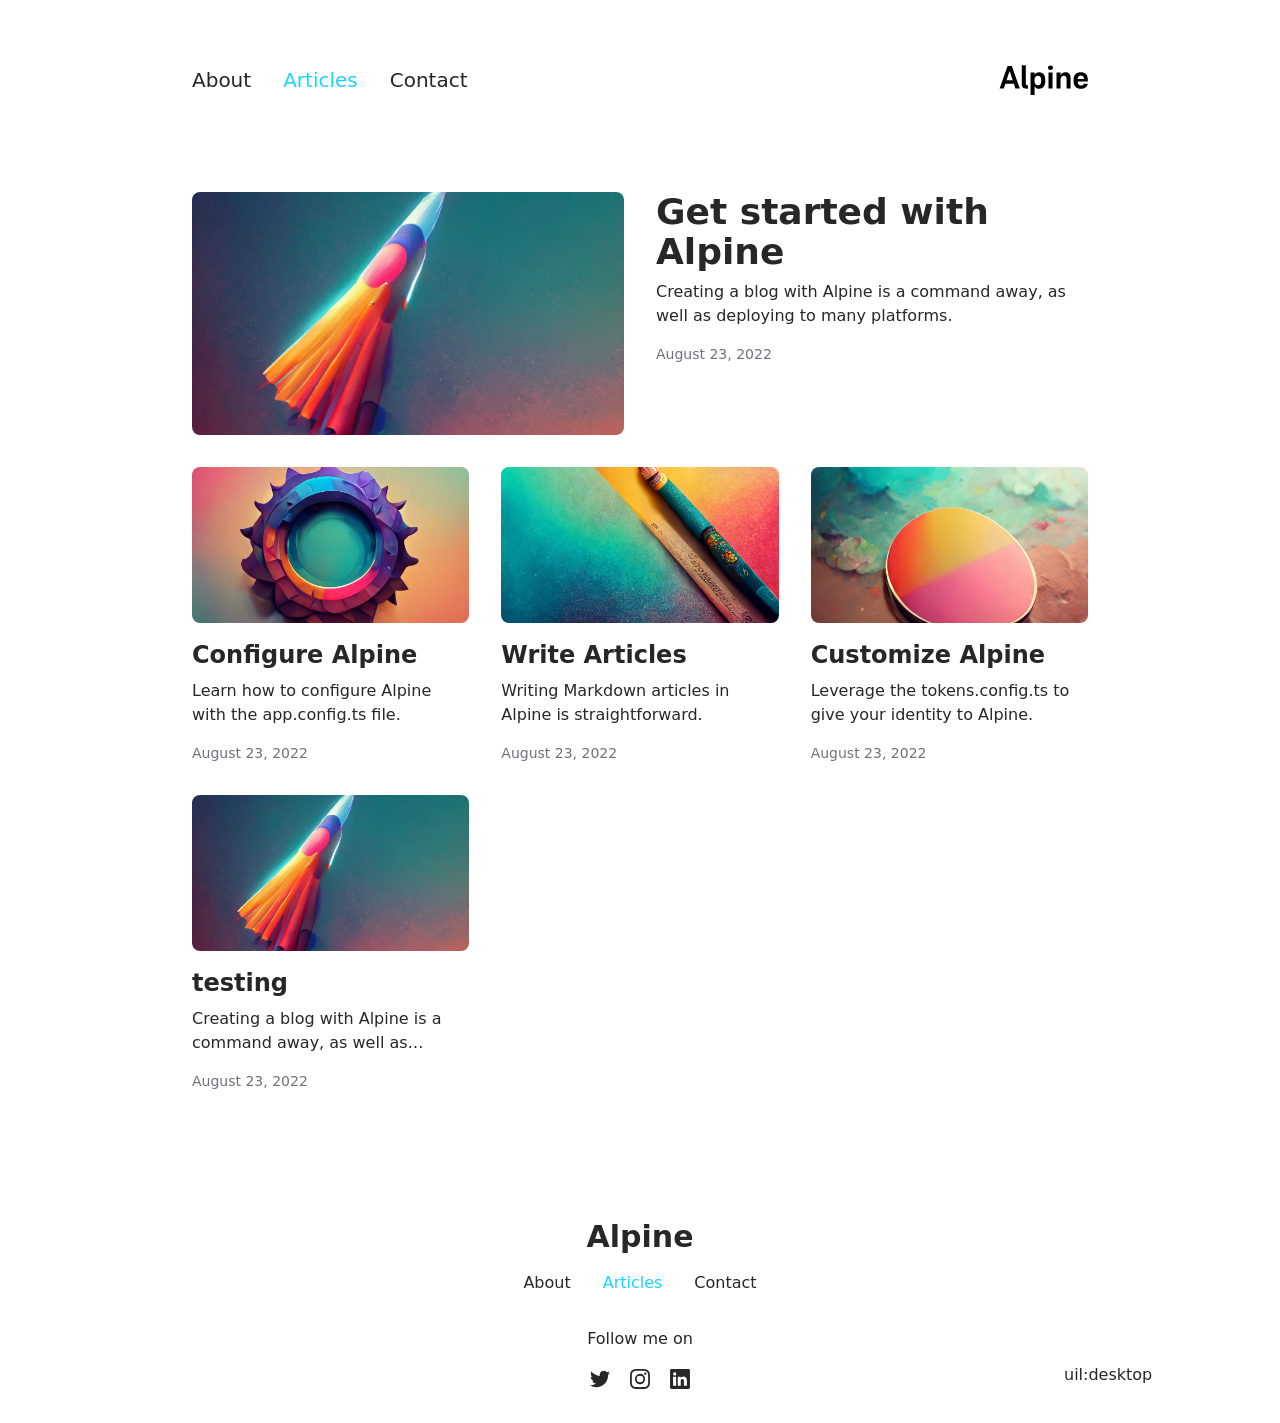
==== commit 9764d3f5: "Deploying to gh-pages from @ orkhanahmadov/alpine@cd8089ea7b5132623d8bb1463620e2d513c8d901 🚀" ====
--- a/articles/index.html
+++ b/articles/index.html
@@ -18,34 +18,34 @@
 <link rel="stylesheet" href="/_nuxt/ArticlesListItem.af523939.css">
 <link rel="stylesheet" href="/_nuxt/ProseA.baee409d.css">
 <link rel="stylesheet" href="/_nuxt/ProseCodeInline.873c7ac7.css">
-<link rel="modulepreload" as="script" crossorigin href="/_nuxt/entry.ba201657.js">
-<link rel="modulepreload" as="script" crossorigin href="/_nuxt/NuxtImg.fac55054.js">
-<link rel="modulepreload" as="script" crossorigin href="/_nuxt/document-driven.3102ed98.js">
-<link rel="modulepreload" as="script" crossorigin href="/_nuxt/DocumentDrivenEmpty.c2053a74.js">
-<link rel="modulepreload" as="script" crossorigin href="/_nuxt/ContentRenderer.969396b5.js">
-<link rel="modulepreload" as="script" crossorigin href="/_nuxt/ContentRendererMarkdown.vue.241217b0.js">
-<link rel="modulepreload" as="script" crossorigin href="/_nuxt/DocumentDrivenNotFound.6a14c47f.js">
-<link rel="modulepreload" as="script" crossorigin href="/_nuxt/page.5b791208.js">
-<link rel="modulepreload" as="script" crossorigin href="/_nuxt/ContentRendererMarkdown.4add7735.js">
-<link rel="modulepreload" as="script" crossorigin href="/_nuxt/ArticlesList.641c756e.js">
-<link rel="modulepreload" as="script" crossorigin href="/_nuxt/ArticlesListItem.01a4461e.js">
+<link rel="modulepreload" as="script" crossorigin href="/_nuxt/entry.b16cea35.js">
+<link rel="modulepreload" as="script" crossorigin href="/_nuxt/NuxtImg.5b7a57b8.js">
+<link rel="modulepreload" as="script" crossorigin href="/_nuxt/document-driven.4ff68555.js">
+<link rel="modulepreload" as="script" crossorigin href="/_nuxt/DocumentDrivenEmpty.5f7d72d6.js">
+<link rel="modulepreload" as="script" crossorigin href="/_nuxt/ContentRenderer.9f348a35.js">
+<link rel="modulepreload" as="script" crossorigin href="/_nuxt/ContentRendererMarkdown.vue.cf8e6d87.js">
+<link rel="modulepreload" as="script" crossorigin href="/_nuxt/DocumentDrivenNotFound.a19a4eb1.js">
+<link rel="modulepreload" as="script" crossorigin href="/_nuxt/page.4ae024c0.js">
+<link rel="modulepreload" as="script" crossorigin href="/_nuxt/ContentRendererMarkdown.5e3b09b5.js">
+<link rel="modulepreload" as="script" crossorigin href="/_nuxt/ArticlesList.31c74b3e.js">
+<link rel="modulepreload" as="script" crossorigin href="/_nuxt/ArticlesListItem.e734cf4f.js">
 <link rel="modulepreload" as="script" crossorigin href="/_nuxt/date.824a539b.js">
-<link rel="modulepreload" as="script" crossorigin href="/_nuxt/ProseA.3b2bd17e.js">
-<link rel="modulepreload" as="script" crossorigin href="/_nuxt/ProseCodeInline.bd34eabe.js">
-<link rel="modulepreload" as="script" crossorigin href="/_nuxt/asyncData.a167b1fb.js">
+<link rel="modulepreload" as="script" crossorigin href="/_nuxt/ProseA.0f5591f8.js">
+<link rel="modulepreload" as="script" crossorigin href="/_nuxt/ProseCodeInline.83a6099c.js">
+<link rel="modulepreload" as="script" crossorigin href="/_nuxt/asyncData.e6e1667e.js">
 <link rel="prefetch" as="style" href="/_nuxt/article.0bb1fc43.css">
-<link rel="prefetch" as="script" crossorigin href="/_nuxt/article.ce4bebd3.js">
-<link rel="prefetch" as="script" crossorigin href="/_nuxt/default.e44db5bd.js">
-<link rel="prefetch" as="script" crossorigin href="/_nuxt/client-db.b0320be7.js">
-<link rel="prefetch" as="script" crossorigin href="/_nuxt/debug.46babc03.js">
+<link rel="prefetch" as="script" crossorigin href="/_nuxt/article.bb2a5b64.js">
+<link rel="prefetch" as="script" crossorigin href="/_nuxt/default.670d85e5.js">
+<link rel="prefetch" as="script" crossorigin href="/_nuxt/client-db.047db535.js">
+<link rel="prefetch" as="script" crossorigin href="/_nuxt/debug.a0fe4658.js">
 <link rel="prefetch" as="style" href="/_nuxt/useStudio.fcb8a408.css">
-<link rel="prefetch" as="script" crossorigin href="/_nuxt/useStudio.9df2c570.js">
+<link rel="prefetch" as="script" crossorigin href="/_nuxt/useStudio.a9d21e55.js">
 <link rel="prefetch" as="style" href="/_nuxt/error-404.7910d5ca.css">
-<link rel="prefetch" as="script" crossorigin href="/_nuxt/error-404.23637671.js">
+<link rel="prefetch" as="script" crossorigin href="/_nuxt/error-404.5f94eebc.js">
 <link rel="prefetch" as="style" href="/_nuxt/error-500.1db01289.css">
-<link rel="prefetch" as="script" crossorigin href="/_nuxt/error-500.10a469f9.js">
-<script type="module" src="/_nuxt/entry.ba201657.js" crossorigin></script><style id="pinceau-runtime-hydratable">@media{.phy[--]{--puid:iFUtXZ-v;}.pv-00SqJw{max-width:var(--elements-container-maxWidth);padding-left:var(--elements-container-padding-mobile);padding-right:var(--elements-container-padding-mobile);}@media (min-width: 475px){.pv-00SqJw{padding-left:var(--elements-container-padding-xs);padding-right:var(--elements-container-padding-xs);}}@media (min-width: 640px){.pv-00SqJw{padding-left:var(--elements-container-padding-sm);padding-right:var(--elements-container-padding-sm);}}@media (min-width: 768px){.pv-00SqJw{padding-left:var(--elements-container-padding-md);padding-right:var(--elements-container-padding-md);}}} </style><style id="pinceau-theme">@media { :root {--pinceau-mq: initial; --alpine-readableLine: 68ch;--alpine-backdrop-backgroundColor: #f4f4f5b3;--prose-code-inline-padding: 0.2rem 0.375rem 0.2rem 0.375rem;--prose-code-block-backdropFilter: contrast(1);--prose-code-block-border-style: solid;--prose-code-block-border-width: 1px;--prose-tbody-tr-borderBottom-style: dashed;--prose-tbody-tr-borderBottom-width: 1px;--prose-th-textAlign: inherit;--prose-thead-borderBottom-style: solid;--prose-thead-borderBottom-width: 1px;--prose-thead-border-style: solid;--prose-thead-border-width: 0px;--prose-table-textAlign: start;--prose-hr-width: 1px;--prose-hr-style: solid;--prose-li-listStylePosition: outside;--prose-ol-li-markerColor: currentColor;--prose-ol-paddingInlineStart: 21px;--prose-ol-listStyleType: decimal;--prose-ul-li-markerColor: currentColor;--prose-ul-paddingInlineStart: 21px;--prose-ul-listStyleType: disc;--prose-blockquote-border-style: solid;--prose-blockquote-border-width: 4px;--prose-blockquote-quotes: '201C' '201D' '2018' '2019';--prose-blockquote-paddingInlineStart: 24px;--prose-a-code-color-hover: currentColor;--prose-a-code-color-static: currentColor;--prose-a-hasCode-borderBottom: none;--prose-a-border-distance: 2px;--prose-a-border-color-hover: currentColor;--prose-a-border-color-static: currentColor;--prose-a-border-style-hover: solid;--prose-a-border-style-static: dashed;--prose-a-border-width: 1px;--prose-a-color-static: inherit;--prose-a-textDecoration: none;--prose-h6-margin: 3rem 0 2rem;--prose-h5-margin: 3rem 0 2rem;--prose-h4-margin: 3rem 0 2rem;--prose-h3-margin: 3rem 0 2rem;--prose-h2-margin: 3rem 0 2rem;--prose-h1-margin: 0 0 2rem;--prose-p-fontSize: 18px;--typography-lead-loose: 2;--typography-lead-relaxed: 1.625;--typography-lead-normal: 1.5;--typography-lead-snug: 1.375;--typography-lead-tight: 1.25;--typography-lead-none: 1;--typography-lead-10: 2.5rem;--typography-lead-9: 2.25rem;--typography-lead-8: 2rem;--typography-lead-7: 1.75rem;--typography-lead-6: 1.5rem;--typography-lead-5: 1.25rem;--typography-lead-4: 1rem;--typography-lead-3: .75rem;--typography-lead-2: .5rem;--typography-lead-1: .025rem;--typography-fontWeight-black: 900;--typography-fontWeight-extrabold: 800;--typography-fontWeight-bold: 700;--typography-fontWeight-semibold: 600;--typography-fontWeight-medium: 500;--typography-fontWeight-normal: 400;--typography-fontWeight-light: 300;--typography-fontWeight-extralight: 200;--typography-fontWeight-thin: 100;--typography-fontSize-9xl: 128px;--typography-fontSize-8xl: 96px;--typography-fontSize-7xl: 72px;--typography-fontSize-6xl: 60px;--typography-fontSize-5xl: 48px;--typography-fontSize-4xl: 36px;--typography-fontSize-3xl: 30px;--typography-fontSize-2xl: 24px;--typography-fontSize-xl: 20px;--typography-fontSize-lg: 18px;--typography-fontSize-base: 16px;--typography-fontSize-sm: 14px;--typography-fontSize-xs: 12px;--typography-letterSpacing-wide: 0.025em;--typography-letterSpacing-tight: -0.025em;--typography-verticalMargin-base: 24px;--typography-verticalMargin-sm: 16px;--elements-border-secondary-hover: [object Object];--elements-backdrop-background: #fffc;--elements-backdrop-filter: saturate(200%) blur(20px);--elements-container-maxWidth: 64rem;--lead-loose: 2;--lead-relaxed: 1.625;--lead-normal: 1.5;--lead-snug: 1.375;--lead-tight: 1.25;--lead-none: 1;--lead-10: 2.5rem;--lead-9: 2.25rem;--lead-8: 2rem;--lead-7: 1.75rem;--lead-6: 1.5rem;--lead-5: 1.25rem;--lead-4: 1rem;--lead-3: .75rem;--lead-2: .5rem;--lead-1: .025rem;--letterSpacing-widest: 0.1em;--letterSpacing-wider: 0.05em;--letterSpacing-wide: 0.025em;--letterSpacing-normal: 0em;--letterSpacing-tight: -0.025em;--letterSpacing-tighter: -0.05em;--fontSize-9xl: 8rem;--fontSize-8xl: 6rem;--fontSize-7xl: 4.5rem;--fontSize-6xl: 3.75rem;--fontSize-5xl: 3rem;--fontSize-4xl: 2.25rem;--fontSize-3xl: 1.875rem;--fontSize-2xl: 1.5rem;--fontSize-xl: 1.25rem;--fontSize-lg: 1.125rem;--fontSize-base: 1rem;--fontSize-sm: 0.875rem;--fontSize-xs: 0.75rem;--fontWeight-black: 900;--fontWeight-extrabold: 800;--fontWeight-bold: 700;--fontWeight-semibold: 600;--fontWeight-medium: 500;--fontWeight-normal: 400;--fontWeight-light: 300;--fontWeight-extralight: 200;--fontWeight-thin: 100;--font-mono: ui-monospace, SFMono-Regular, Menlo, Monaco, Consolas, Liberation Mono, Courier New, monospace;--font-serif: ui-serif, Georgia, Cambria, Times New Roman, Times, serif;--font-sans: ui-sans-serif, system-ui, -apple-system, BlinkMacSystemFont, Segoe UI, Roboto, Helvetica Neue, Arial, Noto Sans, sans-serif, Apple Color Emoji, Segoe UI Emoji, Segoe UI Symbol, Noto Color Emoji;--opacity-total: 1;--opacity-high: 0.8;--opacity-medium: 0.5;--opacity-soft: 0.3;--opacity-light: 0.15;--opacity-bright: 0.1;--opacity-noOpacity: 0;--borderWidth-lg: 3px;--borderWidth-md: 2px;--borderWidth-sm: 1px;--borderWidth-noBorder: 0;--space-rem-875: 0.875rem;--space-rem-625: 0.625rem;--space-rem-375: 0.375rem;--space-rem-125: 0.125rem;--space-px: 1px;--space-128: 32rem;--space-96: 24rem;--space-80: 20rem;--space-72: 18rem;--space-64: 16rem;--space-60: 15rem;--space-56: 14rem;--space-52: 13rem;--space-48: 12rem;--space-44: 11rem;--space-40: 10rem;--space-36: 9rem;--space-32: 8rem;--space-28: 7rem;--space-24: 6rem;--space-20: 5rem;--space-16: 4rem;--space-14: 3.5rem;--space-12: 3rem;--space-11: 2.75rem;--space-10: 2.5rem;--space-9: 2.25rem;--space-8: 2rem;--space-7: 1.75rem;--space-6: 1.5rem;--space-5: 1.25rem;--space-4: 1rem;--space-3: 0.75rem;--space-2: 0.5rem;--space-1: 0.25rem;--space-0: 0px;--size-full: 100%;--size-7xl: 80rem;--size-6xl: 72rem;--size-5xl: 64rem;--size-4xl: 56rem;--size-3xl: 48rem;--size-2xl: 42rem;--size-xl: 36rem;--size-lg: 32rem;--size-md: 28rem;--size-sm: 24rem;--size-xs: 20rem;--size-200: 200px;--size-104: 104px;--size-80: 80px;--size-64: 64px;--size-56: 56px;--size-48: 48px;--size-40: 40px;--size-32: 32px;--size-24: 24px;--size-20: 20px;--size-16: 16px;--size-12: 12px;--size-8: 8px;--size-6: 6px;--size-4: 4px;--size-2: 2px;--size-0: 0px;--radii-full: 9999px;--radii-3xl: 1.75rem;--radii-2xl: 1.5rem;--radii-xl: 1rem;--radii-lg: 0.75rem;--radii-md: 0.5rem;--radii-sm: 0.375rem;--radii-xs: 0.25rem;--radii-2xs: 0.125rem;--radii-none: 0px;--shadow-none: 0px 0px 0px 0px transparent;--shadow-lg: 0px 10px 15px -3px #000000, 0px 4px 6px -4px #000000;--shadow-md: 0px 4px 6px -1px #000000, 0px 2px 4px -2px #000000;--shadow-sm: 0px 1px 3px 0px #000000, 0px 1px 2px -1px #000000;--shadow-xs: 0px 1px 2px 0px #000000;--height-screen: 100vh;--width-screen: 100vw;--color-primary-900: #002e38;--color-primary-800: #005c70;--color-primary-700: #008aa9;--color-primary-600: #00b9e1;--color-primary-500: #1ad6ff;--color-primary-400: #40ddff;--color-primary-300: #66e4ff;--color-primary-200: #8deaff;--color-primary-100: #b3f1ff;--color-primary-50: #d9f8ff;--color-ruby-900: #380011;--color-ruby-800: #700021;--color-ruby-700: #a90032;--color-ruby-600: #e10043;--color-ruby-500: #ff1a5e;--color-ruby-400: #ff4079;--color-ruby-300: #ff6694;--color-ruby-200: #ff8dae;--color-ruby-100: #ffb3c9;--color-ruby-50: #ffd9e4;--color-pink-900: #380025;--color-pink-800: #70004b;--color-pink-700: #a90070;--color-pink-600: #e10095;--color-pink-500: #ff1ab2;--color-pink-400: #ff40bf;--color-pink-300: #ff66cc;--color-pink-200: #ff8dd8;--color-pink-100: #ffb3e5;--color-pink-50: #ffd9f2;--color-purple-900: #190038;--color-purple-800: #330070;--color-purple-700: #4c00a9;--color-purple-600: #6500e1;--color-purple-500: #811aff;--color-purple-400: #9640ff;--color-purple-300: #ab66ff;--color-purple-200: #c08dff;--color-purple-100: #d5b3ff;--color-purple-50: #ead9ff;--color-royalblue-900: #0b0531;--color-royalblue-800: #160a62;--color-royalblue-700: #211093;--color-royalblue-600: #2c15c4;--color-royalblue-500: #4127e8;--color-royalblue-400: #614bec;--color-royalblue-300: #806ff0;--color-royalblue-200: #a093f3;--color-royalblue-100: #c0b7f7;--color-royalblue-50: #dfdbfb;--color-indigoblue-900: #001238;--color-indigoblue-800: #002370;--color-indigoblue-700: #0035a9;--color-indigoblue-600: #0047e1;--color-indigoblue-500: #1a62ff;--color-indigoblue-400: #407cff;--color-indigoblue-300: #6696ff;--color-indigoblue-200: #8db0ff;--color-indigoblue-100: #b3cbff;--color-indigoblue-50: #d9e5ff;--color-blue-900: #002438;--color-blue-800: #004870;--color-blue-700: #006ca9;--color-blue-600: #0090e1;--color-blue-500: #1aadff;--color-blue-400: #40bbff;--color-blue-300: #66c8ff;--color-blue-200: #8dd6ff;--color-blue-100: #b3e4ff;--color-blue-50: #d9f1ff;--color-lightblue-900: #002e38;--color-lightblue-800: #005c70;--color-lightblue-700: #008aa9;--color-lightblue-600: #00b9e1;--color-lightblue-500: #1ad6ff;--color-lightblue-400: #40ddff;--color-lightblue-300: #66e4ff;--color-lightblue-200: #8deaff;--color-lightblue-100: #b3f1ff;--color-lightblue-50: #d9f8ff;--color-teal-900: #062a28;--color-teal-800: #0b544f;--color-teal-700: #117d77;--color-teal-600: #16a79e;--color-teal-500: #1cd1c6;--color-teal-400: #36e4da;--color-teal-300: #5fe9e1;--color-teal-200: #87efe9;--color-teal-100: #aff4f0;--color-teal-50: #d7faf8;--color-pear-900: #2a2b09;--color-pear-800: #545512;--color-pear-700: #7e801b;--color-pear-600: #a8aa24;--color-pear-500: #d0d32f;--color-pear-400: #d8da52;--color-pear-300: #e0e274;--color-pear-200: #e8e997;--color-pear-100: #eff0ba;--color-pear-50: #f7f8dc;--color-red-900: #380300;--color-red-800: #700700;--color-red-700: #a90a00;--color-red-600: #e10e00;--color-red-500: #ff281a;--color-red-400: #ff4c40;--color-red-300: #ff7066;--color-red-200: #ff948d;--color-red-100: #ffb7b3;--color-red-50: #ffdbd9;--color-orange-900: #381800;--color-orange-800: #702f00;--color-orange-700: #a94700;--color-orange-600: #e15e00;--color-orange-500: #ff7a1a;--color-orange-400: #ff9040;--color-orange-300: #ffa666;--color-orange-200: #ffbd8d;--color-orange-100: #ffd3b3;--color-orange-50: #ffe9d9;--color-yellow-900: #362b03;--color-yellow-800: #6d5605;--color-yellow-700: #a38108;--color-yellow-600: #daac0a;--color-yellow-500: #f5c828;--color-yellow-400: #f7d14c;--color-yellow-300: #f8da70;--color-yellow-200: #fae393;--color-yellow-100: #fcedb7;--color-yellow-50: #fdf6db;--color-green-900: #003f25;--color-green-800: #005e38;--color-green-700: #007e4a;--color-green-600: #009d5d;--color-green-500: #00bd6f;--color-green-400: #00dc82;--color-green-300: #30ffaa;--color-green-200: #83ffcc;--color-green-100: #acffdd;--color-green-50: #d6ffee;--color-gray-900: #18181B;--color-gray-800: #27272A;--color-gray-700: #3f3f46;--color-gray-600: #52525B;--color-gray-500: #71717A;--color-gray-400: #a1a1aa;--color-gray-300: #D4d4d8;--color-gray-200: #e4e4e7;--color-gray-100: #f4f4f5;--color-gray-50: #fafafa;--color-black: #0c0c0d;--color-white: #FFFFFF;--media-portrait: only screen and (orientation: portrait);--media-landscape: only screen and (orientation: landscape);--media-rm: (prefers-reduced-motion: reduce);--media-2xl: (min-width: 1536px);--media-xl: (min-width: 1280px);--media-lg: (min-width: 1024px);--media-md: (min-width: 768px);--media-sm: (min-width: 640px);--media-xs: (min-width: 475px);--alpine-body-color: var(--color-gray-800);--alpine-body-backgroundColor: var(--color-white);--prose-code-inline-fontWeight: var(--typography-fontWeight-normal);--prose-code-inline-fontSize: var(--typography-fontSize-sm);--prose-code-inline-borderRadius: var(--radii-xs);--prose-code-block-pre-padding: var(--typography-verticalMargin-sm);--prose-code-block-margin: var(--typography-verticalMargin-base) 0;--prose-code-block-fontSize: var(--typography-fontSize-sm);--prose-tbody-code-inline-fontSize: var(--typography-fontSize-sm);--prose-tbody-td-padding: var(--typography-verticalMargin-sm);--prose-th-fontWeight: var(--typography-fontWeight-semibold);--prose-th-padding: 0 var(--typography-verticalMargin-sm) var(--typography-verticalMargin-sm) var(--typography-verticalMargin-sm);--prose-table-lineHeight: var(--typography-lead-6);--prose-table-fontSize: var(--typography-fontSize-sm);--prose-table-margin: var(--typography-verticalMargin-base) 0;--prose-hr-margin: var(--typography-verticalMargin-base) 0;--prose-li-margin: var(--typography-verticalMargin-sm) 0;--prose-ol-margin: var(--typography-verticalMargin-base) 0;--prose-ul-margin: var(--typography-verticalMargin-base) 0;--prose-blockquote-margin: var(--typography-verticalMargin-base) 0;--prose-a-code-border-style: var(--prose-a-border-style-static);--prose-a-code-border-width: var(--prose-a-border-width);--prose-a-fontWeight: var(--typography-fontWeight-medium);--prose-img-margin: var(--typography-verticalMargin-base) 0;--prose-strong-fontWeight: var(--typography-fontWeight-semibold);--prose-h6-iconSize: var(--typography-fontSize-base);--prose-h6-fontWeight: var(--typography-fontWeight-semibold);--prose-h6-lineHeight: var(--typography-lead-normal);--prose-h6-fontSize: var(--typography-fontSize-lg);--prose-h5-iconSize: var(--typography-fontSize-lg);--prose-h5-fontWeight: var(--typography-fontWeight-semibold);--prose-h5-lineHeight: var(--typography-lead-snug);--prose-h5-fontSize: var(--typography-fontSize-xl);--prose-h4-iconSize: var(--typography-fontSize-lg);--prose-h4-letterSpacing: var(--typography-letterSpacing-tight);--prose-h4-fontWeight: var(--typography-fontWeight-semibold);--prose-h4-lineHeight: var(--typography-lead-snug);--prose-h4-fontSize: var(--typography-fontSize-2xl);--prose-h3-iconSize: var(--typography-fontSize-xl);--prose-h3-letterSpacing: var(--typography-letterSpacing-tight);--prose-h3-fontWeight: var(--typography-fontWeight-semibold);--prose-h3-lineHeight: var(--typography-lead-snug);--prose-h3-fontSize: var(--typography-fontSize-3xl);--prose-h2-iconSize: var(--typography-fontSize-2xl);--prose-h2-letterSpacing: var(--typography-letterSpacing-tight);--prose-h2-fontWeight: var(--typography-fontWeight-semibold);--prose-h2-lineHeight: var(--typography-lead-tight);--prose-h2-fontSize: var(--typography-fontSize-4xl);--prose-h1-iconSize: var(--typography-fontSize-3xl);--prose-h1-letterSpacing: var(--typography-letterSpacing-tight);--prose-h1-fontWeight: var(--typography-fontWeight-bold);--prose-h1-lineHeight: var(--typography-lead-tight);--prose-h1-fontSize: var(--typography-fontSize-5xl);--prose-p-br-margin: var(--typography-verticalMargin-base) 0 0 0;--prose-p-margin: var(--typography-verticalMargin-base) 0;--prose-p-lineHeight: var(--typography-lead-normal);--typography-color-primary-900: var(--color-primary-900);--typography-color-primary-800: var(--color-primary-800);--typography-color-primary-700: var(--color-primary-700);--typography-color-primary-600: var(--color-primary-600);--typography-color-primary-500: var(--color-primary-500);--typography-color-primary-400: var(--color-primary-400);--typography-color-primary-300: var(--color-primary-300);--typography-color-primary-200: var(--color-primary-200);--typography-color-primary-100: var(--color-primary-100);--typography-color-primary-50: var(--color-primary-50);--typography-font-code: var(--font-mono);--typography-font-body: var(--font-sans);--typography-font-display: var(--font-sans);--typography-body-backgroundColor: var(--color-white);--typography-body-color: var(--color-black);--elements-state-danger-borderColor-secondary: var(--color-red-200);--elements-state-danger-borderColor-primary: var(--color-red-100);--elements-state-danger-backgroundColor-secondary: var(--color-red-100);--elements-state-danger-backgroundColor-primary: var(--color-red-50);--elements-state-danger-color-secondary: var(--color-red-600);--elements-state-danger-color-primary: var(--color-red-500);--elements-state-warning-borderColor-secondary: var(--color-yellow-200);--elements-state-warning-borderColor-primary: var(--color-yellow-100);--elements-state-warning-backgroundColor-secondary: var(--color-yellow-100);--elements-state-warning-backgroundColor-primary: var(--color-yellow-50);--elements-state-warning-color-secondary: var(--color-yellow-700);--elements-state-warning-color-primary: var(--color-yellow-600);--elements-state-success-borderColor-secondary: var(--color-green-200);--elements-state-success-borderColor-primary: var(--color-green-100);--elements-state-success-backgroundColor-secondary: var(--color-green-100);--elements-state-success-backgroundColor-primary: var(--color-green-50);--elements-state-success-color-secondary: var(--color-green-600);--elements-state-success-color-primary: var(--color-green-500);--elements-state-info-borderColor-secondary: var(--color-blue-200);--elements-state-info-borderColor-primary: var(--color-blue-100);--elements-state-info-backgroundColor-secondary: var(--color-blue-100);--elements-state-info-backgroundColor-primary: var(--color-blue-50);--elements-state-info-color-secondary: var(--color-blue-600);--elements-state-info-color-primary: var(--color-blue-500);--elements-state-primary-borderColor-secondary: var(--color-primary-200);--elements-state-primary-borderColor-primary: var(--color-primary-100);--elements-state-primary-backgroundColor-secondary: var(--color-primary-100);--elements-state-primary-backgroundColor-primary: var(--color-primary-50);--elements-state-primary-color-secondary: var(--color-primary-700);--elements-state-primary-color-primary: var(--color-primary-600);--elements-surface-secondary-backgroundColor: var(--color-gray-200);--elements-surface-primary-backgroundColor: var(--color-gray-100);--elements-surface-background-base: var(--color-gray-100);--elements-border-secondary-static: var(--color-gray-200);--elements-border-primary-hover: var(--color-gray-200);--elements-border-primary-static: var(--color-gray-100);--elements-container-padding-md: var(--space-16);--elements-container-padding-sm: var(--space-12);--elements-container-padding-xs: var(--space-8);--elements-container-padding-mobile: var(--space-6);--elements-text-secondary-color-hover: var(--color-gray-700);--elements-text-secondary-color-static: var(--color-gray-500);--elements-text-primary-color-static: var(--color-gray-900);--text-6xl-lineHeight: var(--lead-none);--text-6xl-fontSize: var(--fontSize-6xl);--text-5xl-lineHeight: var(--lead-none);--text-5xl-fontSize: var(--fontSize-5xl);--text-4xl-lineHeight: var(--lead-10);--text-4xl-fontSize: var(--fontSize-4xl);--text-3xl-lineHeight: var(--lead-9);--text-3xl-fontSize: var(--fontSize-3xl);--text-2xl-lineHeight: var(--lead-8);--text-2xl-fontSize: var(--fontSize-2xl);--text-xl-lineHeight: var(--lead-7);--text-xl-fontSize: var(--fontSize-xl);--text-lg-lineHeight: var(--lead-7);--text-lg-fontSize: var(--fontSize-lg);--text-base-lineHeight: var(--lead-6);--text-base-fontSize: var(--fontSize-base);--text-sm-lineHeight: var(--lead-5);--text-sm-fontSize: var(--fontSize-sm);--text-xs-lineHeight: var(--lead-4);--text-xs-fontSize: var(--fontSize-xs);--shadow-2xl: 0px 25px 50px -12px var(--color-gray-900);--shadow-xl: 0px 20px 25px -5px var(--color-gray-400), 0px 8px 10px -6px #000000;--color-secondary-900: var(--color-gray-900);--color-secondary-800: var(--color-gray-800);--color-secondary-700: var(--color-gray-700);--color-secondary-600: var(--color-gray-600);--color-secondary-500: var(--color-gray-500);--color-secondary-400: var(--color-gray-400);--color-secondary-300: var(--color-gray-300);--color-secondary-200: var(--color-gray-200);--color-secondary-100: var(--color-gray-100);--color-secondary-50: var(--color-gray-50);--prose-a-code-background-hover: var(--typography-color-primary-50);--prose-a-code-border-color-hover: var(--typography-color-primary-500);--prose-a-color-hover: var(--typography-color-primary-500);--typography-color-secondary-900: var(--color-secondary-900);--typography-color-secondary-800: var(--color-secondary-800);--typography-color-secondary-700: var(--color-secondary-700);--typography-color-secondary-600: var(--color-secondary-600);--typography-color-secondary-500: var(--color-secondary-500);--typography-color-secondary-400: var(--color-secondary-400);--typography-color-secondary-300: var(--color-secondary-300);--typography-color-secondary-200: var(--color-secondary-200);--typography-color-secondary-100: var(--color-secondary-100);--typography-color-secondary-50: var(--color-secondary-50);--prose-code-inline-backgroundColor: var(--typography-color-secondary-100);--prose-code-inline-color: var(--typography-color-secondary-700);--prose-code-block-backgroundColor: var(--typography-color-secondary-100);--prose-code-block-color: var(--typography-color-secondary-700);--prose-code-block-border-color: var(--typography-color-secondary-200);--prose-tbody-tr-borderBottom-color: var(--typography-color-secondary-200);--prose-th-color: var(--typography-color-secondary-600);--prose-thead-borderBottom-color: var(--typography-color-secondary-200);--prose-thead-border-color: var(--typography-color-secondary-300);--prose-hr-color: var(--typography-color-secondary-200);--prose-blockquote-border-color: var(--typography-color-secondary-200);--prose-blockquote-color: var(--typography-color-secondary-500);--prose-a-code-border-color-static: var(--typography-color-secondary-400); } }@media { :root.dark {--pinceau-mq: dark; --alpine-backdrop-backgroundColor: #18181bb3;--prose-code-block-backdropFilter: contrast(1);--prose-ol-li-markerColor: currentColor;--prose-ul-li-markerColor: currentColor;--prose-a-code-color-hover: currentColor;--prose-a-code-color-static: currentColor;--prose-a-border-color-hover: currentColor;--prose-a-border-color-static: currentColor;--prose-a-color-static: inherit;--elements-backdrop-background: #0c0d0ccc;--alpine-body-color: var(--color-gray-200);--alpine-body-backgroundColor: var(--color-black);--typography-body-backgroundColor: var(--color-black);--typography-body-color: var(--color-white);--elements-state-danger-borderColor-secondary: var(--color-red-700);--elements-state-danger-borderColor-primary: var(--color-red-800);--elements-state-danger-backgroundColor-secondary: var(--color-red-800);--elements-state-danger-backgroundColor-primary: var(--color-red-900);--elements-state-danger-color-secondary: var(--color-red-200);--elements-state-danger-color-primary: var(--color-red-300);--elements-state-warning-borderColor-secondary: var(--color-yellow-700);--elements-state-warning-borderColor-primary: var(--color-yellow-800);--elements-state-warning-backgroundColor-secondary: var(--color-yellow-800);--elements-state-warning-backgroundColor-primary: var(--color-yellow-900);--elements-state-warning-color-secondary: var(--color-yellow-200);--elements-state-warning-color-primary: var(--color-yellow-400);--elements-state-success-borderColor-secondary: var(--color-green-700);--elements-state-success-borderColor-primary: var(--color-green-800);--elements-state-success-backgroundColor-secondary: var(--color-green-800);--elements-state-success-backgroundColor-primary: var(--color-green-900);--elements-state-success-color-secondary: var(--color-green-200);--elements-state-success-color-primary: var(--color-green-400);--elements-state-info-borderColor-secondary: var(--color-blue-700);--elements-state-info-borderColor-primary: var(--color-blue-800);--elements-state-info-backgroundColor-secondary: var(--color-blue-800);--elements-state-info-backgroundColor-primary: var(--color-blue-900);--elements-state-info-color-secondary: var(--color-blue-200);--elements-state-info-color-primary: var(--color-blue-400);--elements-state-primary-borderColor-secondary: var(--color-primary-700);--elements-state-primary-borderColor-primary: var(--color-primary-800);--elements-state-primary-backgroundColor-secondary: var(--color-primary-800);--elements-state-primary-backgroundColor-primary: var(--color-primary-900);--elements-state-primary-color-secondary: var(--color-primary-200);--elements-state-primary-color-primary: var(--color-primary-400);--elements-surface-secondary-backgroundColor: var(--color-gray-800);--elements-surface-primary-backgroundColor: var(--color-gray-900);--elements-surface-background-base: var(--color-gray-900);--elements-border-secondary-static: var(--color-gray-800);--elements-border-primary-hover: var(--color-gray-800);--elements-border-primary-static: var(--color-gray-900);--elements-text-secondary-color-hover: var(--color-gray-200);--elements-text-secondary-color-static: var(--color-gray-400);--elements-text-primary-color-static: var(--color-gray-50);--prose-a-code-background-hover: var(--typography-color-primary-900);--prose-a-code-border-color-hover: var(--typography-color-primary-600);--prose-a-color-hover: var(--typography-color-primary-400);--prose-code-inline-backgroundColor: var(--typography-color-secondary-800);--prose-code-inline-color: var(--typography-color-secondary-200);--prose-code-block-backgroundColor: var(--typography-color-secondary-900);--prose-code-block-color: var(--typography-color-secondary-200);--prose-code-block-border-color: var(--typography-color-secondary-800);--prose-tbody-tr-borderBottom-color: var(--typography-color-secondary-800);--prose-th-color: var(--typography-color-secondary-400);--prose-thead-borderBottom-color: var(--typography-color-secondary-800);--prose-thead-border-color: var(--typography-color-secondary-600);--prose-hr-color: var(--typography-color-secondary-800);--prose-blockquote-border-color: var(--typography-color-secondary-700);--prose-blockquote-color: var(--typography-color-secondary-400);--prose-a-code-border-color-static: var(--typography-color-secondary-600); } }</style><script>"use strict";(()=>{const a=window,e=document.documentElement,m=["dark","light"],c=window.localStorage.getItem("nuxt-color-mode")||"system";let n=c==="system"?f():c;const l=e.getAttribute("data-color-mode-forced");l&&(n=l),i(n),a["__NUXT_COLOR_MODE__"]={preference:c,value:n,getColorScheme:f,addColorScheme:i,removeColorScheme:d};function i(o){const t=""+o+"",s="";e.classList?e.classList.add(t):e.className+=" "+t,s&&e.setAttribute("data-"+s,o)}function d(o){const t=""+o+"",s="";e.classList?e.classList.remove(t):e.className=e.className.replace(new RegExp(t,"g"),""),s&&e.removeAttribute("data-"+s)}function r(o){return a.matchMedia("(prefers-color-scheme"+o+")")}function f(){if(a.matchMedia&&r("").media!=="not all"){for(const o of m)if(r(":"+o).matches)return o}return"light"}})();
+<link rel="prefetch" as="script" crossorigin href="/_nuxt/error-500.67b75463.js">
+<script type="module" src="/_nuxt/entry.b16cea35.js" crossorigin></script><style id="pinceau-runtime-hydratable">@media{.phy[--]{--puid:EcO-em-v;}.pv-ZBMD9w{max-width:var(--elements-container-maxWidth);padding-left:var(--elements-container-padding-mobile);padding-right:var(--elements-container-padding-mobile);}@media (min-width: 475px){.pv-ZBMD9w{padding-left:var(--elements-container-padding-xs);padding-right:var(--elements-container-padding-xs);}}@media (min-width: 640px){.pv-ZBMD9w{padding-left:var(--elements-container-padding-sm);padding-right:var(--elements-container-padding-sm);}}@media (min-width: 768px){.pv-ZBMD9w{padding-left:var(--elements-container-padding-md);padding-right:var(--elements-container-padding-md);}}} </style><style id="pinceau-theme">@media { :root {--pinceau-mq: initial; --alpine-readableLine: 68ch;--alpine-backdrop-backgroundColor: #f4f4f5b3;--prose-code-inline-padding: 0.2rem 0.375rem 0.2rem 0.375rem;--prose-code-block-backdropFilter: contrast(1);--prose-code-block-border-style: solid;--prose-code-block-border-width: 1px;--prose-tbody-tr-borderBottom-style: dashed;--prose-tbody-tr-borderBottom-width: 1px;--prose-th-textAlign: inherit;--prose-thead-borderBottom-style: solid;--prose-thead-borderBottom-width: 1px;--prose-thead-border-style: solid;--prose-thead-border-width: 0px;--prose-table-textAlign: start;--prose-hr-width: 1px;--prose-hr-style: solid;--prose-li-listStylePosition: outside;--prose-ol-li-markerColor: currentColor;--prose-ol-paddingInlineStart: 21px;--prose-ol-listStyleType: decimal;--prose-ul-li-markerColor: currentColor;--prose-ul-paddingInlineStart: 21px;--prose-ul-listStyleType: disc;--prose-blockquote-border-style: solid;--prose-blockquote-border-width: 4px;--prose-blockquote-quotes: '201C' '201D' '2018' '2019';--prose-blockquote-paddingInlineStart: 24px;--prose-a-code-color-hover: currentColor;--prose-a-code-color-static: currentColor;--prose-a-hasCode-borderBottom: none;--prose-a-border-distance: 2px;--prose-a-border-color-hover: currentColor;--prose-a-border-color-static: currentColor;--prose-a-border-style-hover: solid;--prose-a-border-style-static: dashed;--prose-a-border-width: 1px;--prose-a-color-static: inherit;--prose-a-textDecoration: none;--prose-h6-margin: 3rem 0 2rem;--prose-h5-margin: 3rem 0 2rem;--prose-h4-margin: 3rem 0 2rem;--prose-h3-margin: 3rem 0 2rem;--prose-h2-margin: 3rem 0 2rem;--prose-h1-margin: 0 0 2rem;--prose-p-fontSize: 18px;--typography-lead-loose: 2;--typography-lead-relaxed: 1.625;--typography-lead-normal: 1.5;--typography-lead-snug: 1.375;--typography-lead-tight: 1.25;--typography-lead-none: 1;--typography-lead-10: 2.5rem;--typography-lead-9: 2.25rem;--typography-lead-8: 2rem;--typography-lead-7: 1.75rem;--typography-lead-6: 1.5rem;--typography-lead-5: 1.25rem;--typography-lead-4: 1rem;--typography-lead-3: .75rem;--typography-lead-2: .5rem;--typography-lead-1: .025rem;--typography-fontWeight-black: 900;--typography-fontWeight-extrabold: 800;--typography-fontWeight-bold: 700;--typography-fontWeight-semibold: 600;--typography-fontWeight-medium: 500;--typography-fontWeight-normal: 400;--typography-fontWeight-light: 300;--typography-fontWeight-extralight: 200;--typography-fontWeight-thin: 100;--typography-fontSize-9xl: 128px;--typography-fontSize-8xl: 96px;--typography-fontSize-7xl: 72px;--typography-fontSize-6xl: 60px;--typography-fontSize-5xl: 48px;--typography-fontSize-4xl: 36px;--typography-fontSize-3xl: 30px;--typography-fontSize-2xl: 24px;--typography-fontSize-xl: 20px;--typography-fontSize-lg: 18px;--typography-fontSize-base: 16px;--typography-fontSize-sm: 14px;--typography-fontSize-xs: 12px;--typography-letterSpacing-wide: 0.025em;--typography-letterSpacing-tight: -0.025em;--typography-verticalMargin-base: 24px;--typography-verticalMargin-sm: 16px;--elements-border-secondary-hover: [object Object];--elements-backdrop-background: #fffc;--elements-backdrop-filter: saturate(200%) blur(20px);--elements-container-maxWidth: 64rem;--lead-loose: 2;--lead-relaxed: 1.625;--lead-normal: 1.5;--lead-snug: 1.375;--lead-tight: 1.25;--lead-none: 1;--lead-10: 2.5rem;--lead-9: 2.25rem;--lead-8: 2rem;--lead-7: 1.75rem;--lead-6: 1.5rem;--lead-5: 1.25rem;--lead-4: 1rem;--lead-3: .75rem;--lead-2: .5rem;--lead-1: .025rem;--letterSpacing-widest: 0.1em;--letterSpacing-wider: 0.05em;--letterSpacing-wide: 0.025em;--letterSpacing-normal: 0em;--letterSpacing-tight: -0.025em;--letterSpacing-tighter: -0.05em;--fontSize-9xl: 8rem;--fontSize-8xl: 6rem;--fontSize-7xl: 4.5rem;--fontSize-6xl: 3.75rem;--fontSize-5xl: 3rem;--fontSize-4xl: 2.25rem;--fontSize-3xl: 1.875rem;--fontSize-2xl: 1.5rem;--fontSize-xl: 1.25rem;--fontSize-lg: 1.125rem;--fontSize-base: 1rem;--fontSize-sm: 0.875rem;--fontSize-xs: 0.75rem;--fontWeight-black: 900;--fontWeight-extrabold: 800;--fontWeight-bold: 700;--fontWeight-semibold: 600;--fontWeight-medium: 500;--fontWeight-normal: 400;--fontWeight-light: 300;--fontWeight-extralight: 200;--fontWeight-thin: 100;--font-mono: ui-monospace, SFMono-Regular, Menlo, Monaco, Consolas, Liberation Mono, Courier New, monospace;--font-serif: ui-serif, Georgia, Cambria, Times New Roman, Times, serif;--font-sans: ui-sans-serif, system-ui, -apple-system, BlinkMacSystemFont, Segoe UI, Roboto, Helvetica Neue, Arial, Noto Sans, sans-serif, Apple Color Emoji, Segoe UI Emoji, Segoe UI Symbol, Noto Color Emoji;--opacity-total: 1;--opacity-high: 0.8;--opacity-medium: 0.5;--opacity-soft: 0.3;--opacity-light: 0.15;--opacity-bright: 0.1;--opacity-noOpacity: 0;--borderWidth-lg: 3px;--borderWidth-md: 2px;--borderWidth-sm: 1px;--borderWidth-noBorder: 0;--space-rem-875: 0.875rem;--space-rem-625: 0.625rem;--space-rem-375: 0.375rem;--space-rem-125: 0.125rem;--space-px: 1px;--space-128: 32rem;--space-96: 24rem;--space-80: 20rem;--space-72: 18rem;--space-64: 16rem;--space-60: 15rem;--space-56: 14rem;--space-52: 13rem;--space-48: 12rem;--space-44: 11rem;--space-40: 10rem;--space-36: 9rem;--space-32: 8rem;--space-28: 7rem;--space-24: 6rem;--space-20: 5rem;--space-16: 4rem;--space-14: 3.5rem;--space-12: 3rem;--space-11: 2.75rem;--space-10: 2.5rem;--space-9: 2.25rem;--space-8: 2rem;--space-7: 1.75rem;--space-6: 1.5rem;--space-5: 1.25rem;--space-4: 1rem;--space-3: 0.75rem;--space-2: 0.5rem;--space-1: 0.25rem;--space-0: 0px;--size-full: 100%;--size-7xl: 80rem;--size-6xl: 72rem;--size-5xl: 64rem;--size-4xl: 56rem;--size-3xl: 48rem;--size-2xl: 42rem;--size-xl: 36rem;--size-lg: 32rem;--size-md: 28rem;--size-sm: 24rem;--size-xs: 20rem;--size-200: 200px;--size-104: 104px;--size-80: 80px;--size-64: 64px;--size-56: 56px;--size-48: 48px;--size-40: 40px;--size-32: 32px;--size-24: 24px;--size-20: 20px;--size-16: 16px;--size-12: 12px;--size-8: 8px;--size-6: 6px;--size-4: 4px;--size-2: 2px;--size-0: 0px;--radii-full: 9999px;--radii-3xl: 1.75rem;--radii-2xl: 1.5rem;--radii-xl: 1rem;--radii-lg: 0.75rem;--radii-md: 0.5rem;--radii-sm: 0.375rem;--radii-xs: 0.25rem;--radii-2xs: 0.125rem;--radii-none: 0px;--shadow-none: 0px 0px 0px 0px transparent;--shadow-lg: 0px 10px 15px -3px #000000, 0px 4px 6px -4px #000000;--shadow-md: 0px 4px 6px -1px #000000, 0px 2px 4px -2px #000000;--shadow-sm: 0px 1px 3px 0px #000000, 0px 1px 2px -1px #000000;--shadow-xs: 0px 1px 2px 0px #000000;--height-screen: 100vh;--width-screen: 100vw;--color-primary-900: #002e38;--color-primary-800: #005c70;--color-primary-700: #008aa9;--color-primary-600: #00b9e1;--color-primary-500: #1ad6ff;--color-primary-400: #40ddff;--color-primary-300: #66e4ff;--color-primary-200: #8deaff;--color-primary-100: #b3f1ff;--color-primary-50: #d9f8ff;--color-ruby-900: #380011;--color-ruby-800: #700021;--color-ruby-700: #a90032;--color-ruby-600: #e10043;--color-ruby-500: #ff1a5e;--color-ruby-400: #ff4079;--color-ruby-300: #ff6694;--color-ruby-200: #ff8dae;--color-ruby-100: #ffb3c9;--color-ruby-50: #ffd9e4;--color-pink-900: #380025;--color-pink-800: #70004b;--color-pink-700: #a90070;--color-pink-600: #e10095;--color-pink-500: #ff1ab2;--color-pink-400: #ff40bf;--color-pink-300: #ff66cc;--color-pink-200: #ff8dd8;--color-pink-100: #ffb3e5;--color-pink-50: #ffd9f2;--color-purple-900: #190038;--color-purple-800: #330070;--color-purple-700: #4c00a9;--color-purple-600: #6500e1;--color-purple-500: #811aff;--color-purple-400: #9640ff;--color-purple-300: #ab66ff;--color-purple-200: #c08dff;--color-purple-100: #d5b3ff;--color-purple-50: #ead9ff;--color-royalblue-900: #0b0531;--color-royalblue-800: #160a62;--color-royalblue-700: #211093;--color-royalblue-600: #2c15c4;--color-royalblue-500: #4127e8;--color-royalblue-400: #614bec;--color-royalblue-300: #806ff0;--color-royalblue-200: #a093f3;--color-royalblue-100: #c0b7f7;--color-royalblue-50: #dfdbfb;--color-indigoblue-900: #001238;--color-indigoblue-800: #002370;--color-indigoblue-700: #0035a9;--color-indigoblue-600: #0047e1;--color-indigoblue-500: #1a62ff;--color-indigoblue-400: #407cff;--color-indigoblue-300: #6696ff;--color-indigoblue-200: #8db0ff;--color-indigoblue-100: #b3cbff;--color-indigoblue-50: #d9e5ff;--color-blue-900: #002438;--color-blue-800: #004870;--color-blue-700: #006ca9;--color-blue-600: #0090e1;--color-blue-500: #1aadff;--color-blue-400: #40bbff;--color-blue-300: #66c8ff;--color-blue-200: #8dd6ff;--color-blue-100: #b3e4ff;--color-blue-50: #d9f1ff;--color-lightblue-900: #002e38;--color-lightblue-800: #005c70;--color-lightblue-700: #008aa9;--color-lightblue-600: #00b9e1;--color-lightblue-500: #1ad6ff;--color-lightblue-400: #40ddff;--color-lightblue-300: #66e4ff;--color-lightblue-200: #8deaff;--color-lightblue-100: #b3f1ff;--color-lightblue-50: #d9f8ff;--color-teal-900: #062a28;--color-teal-800: #0b544f;--color-teal-700: #117d77;--color-teal-600: #16a79e;--color-teal-500: #1cd1c6;--color-teal-400: #36e4da;--color-teal-300: #5fe9e1;--color-teal-200: #87efe9;--color-teal-100: #aff4f0;--color-teal-50: #d7faf8;--color-pear-900: #2a2b09;--color-pear-800: #545512;--color-pear-700: #7e801b;--color-pear-600: #a8aa24;--color-pear-500: #d0d32f;--color-pear-400: #d8da52;--color-pear-300: #e0e274;--color-pear-200: #e8e997;--color-pear-100: #eff0ba;--color-pear-50: #f7f8dc;--color-red-900: #380300;--color-red-800: #700700;--color-red-700: #a90a00;--color-red-600: #e10e00;--color-red-500: #ff281a;--color-red-400: #ff4c40;--color-red-300: #ff7066;--color-red-200: #ff948d;--color-red-100: #ffb7b3;--color-red-50: #ffdbd9;--color-orange-900: #381800;--color-orange-800: #702f00;--color-orange-700: #a94700;--color-orange-600: #e15e00;--color-orange-500: #ff7a1a;--color-orange-400: #ff9040;--color-orange-300: #ffa666;--color-orange-200: #ffbd8d;--color-orange-100: #ffd3b3;--color-orange-50: #ffe9d9;--color-yellow-900: #362b03;--color-yellow-800: #6d5605;--color-yellow-700: #a38108;--color-yellow-600: #daac0a;--color-yellow-500: #f5c828;--color-yellow-400: #f7d14c;--color-yellow-300: #f8da70;--color-yellow-200: #fae393;--color-yellow-100: #fcedb7;--color-yellow-50: #fdf6db;--color-green-900: #003f25;--color-green-800: #005e38;--color-green-700: #007e4a;--color-green-600: #009d5d;--color-green-500: #00bd6f;--color-green-400: #00dc82;--color-green-300: #30ffaa;--color-green-200: #83ffcc;--color-green-100: #acffdd;--color-green-50: #d6ffee;--color-gray-900: #18181B;--color-gray-800: #27272A;--color-gray-700: #3f3f46;--color-gray-600: #52525B;--color-gray-500: #71717A;--color-gray-400: #a1a1aa;--color-gray-300: #D4d4d8;--color-gray-200: #e4e4e7;--color-gray-100: #f4f4f5;--color-gray-50: #fafafa;--color-black: #0c0c0d;--color-white: #FFFFFF;--media-portrait: only screen and (orientation: portrait);--media-landscape: only screen and (orientation: landscape);--media-rm: (prefers-reduced-motion: reduce);--media-2xl: (min-width: 1536px);--media-xl: (min-width: 1280px);--media-lg: (min-width: 1024px);--media-md: (min-width: 768px);--media-sm: (min-width: 640px);--media-xs: (min-width: 475px);--alpine-body-color: var(--color-gray-800);--alpine-body-backgroundColor: var(--color-white);--prose-code-inline-fontWeight: var(--typography-fontWeight-normal);--prose-code-inline-fontSize: var(--typography-fontSize-sm);--prose-code-inline-borderRadius: var(--radii-xs);--prose-code-block-pre-padding: var(--typography-verticalMargin-sm);--prose-code-block-margin: var(--typography-verticalMargin-base) 0;--prose-code-block-fontSize: var(--typography-fontSize-sm);--prose-tbody-code-inline-fontSize: var(--typography-fontSize-sm);--prose-tbody-td-padding: var(--typography-verticalMargin-sm);--prose-th-fontWeight: var(--typography-fontWeight-semibold);--prose-th-padding: 0 var(--typography-verticalMargin-sm) var(--typography-verticalMargin-sm) var(--typography-verticalMargin-sm);--prose-table-lineHeight: var(--typography-lead-6);--prose-table-fontSize: var(--typography-fontSize-sm);--prose-table-margin: var(--typography-verticalMargin-base) 0;--prose-hr-margin: var(--typography-verticalMargin-base) 0;--prose-li-margin: var(--typography-verticalMargin-sm) 0;--prose-ol-margin: var(--typography-verticalMargin-base) 0;--prose-ul-margin: var(--typography-verticalMargin-base) 0;--prose-blockquote-margin: var(--typography-verticalMargin-base) 0;--prose-a-code-border-style: var(--prose-a-border-style-static);--prose-a-code-border-width: var(--prose-a-border-width);--prose-a-fontWeight: var(--typography-fontWeight-medium);--prose-img-margin: var(--typography-verticalMargin-base) 0;--prose-strong-fontWeight: var(--typography-fontWeight-semibold);--prose-h6-iconSize: var(--typography-fontSize-base);--prose-h6-fontWeight: var(--typography-fontWeight-semibold);--prose-h6-lineHeight: var(--typography-lead-normal);--prose-h6-fontSize: var(--typography-fontSize-lg);--prose-h5-iconSize: var(--typography-fontSize-lg);--prose-h5-fontWeight: var(--typography-fontWeight-semibold);--prose-h5-lineHeight: var(--typography-lead-snug);--prose-h5-fontSize: var(--typography-fontSize-xl);--prose-h4-iconSize: var(--typography-fontSize-lg);--prose-h4-letterSpacing: var(--typography-letterSpacing-tight);--prose-h4-fontWeight: var(--typography-fontWeight-semibold);--prose-h4-lineHeight: var(--typography-lead-snug);--prose-h4-fontSize: var(--typography-fontSize-2xl);--prose-h3-iconSize: var(--typography-fontSize-xl);--prose-h3-letterSpacing: var(--typography-letterSpacing-tight);--prose-h3-fontWeight: var(--typography-fontWeight-semibold);--prose-h3-lineHeight: var(--typography-lead-snug);--prose-h3-fontSize: var(--typography-fontSize-3xl);--prose-h2-iconSize: var(--typography-fontSize-2xl);--prose-h2-letterSpacing: var(--typography-letterSpacing-tight);--prose-h2-fontWeight: var(--typography-fontWeight-semibold);--prose-h2-lineHeight: var(--typography-lead-tight);--prose-h2-fontSize: var(--typography-fontSize-4xl);--prose-h1-iconSize: var(--typography-fontSize-3xl);--prose-h1-letterSpacing: var(--typography-letterSpacing-tight);--prose-h1-fontWeight: var(--typography-fontWeight-bold);--prose-h1-lineHeight: var(--typography-lead-tight);--prose-h1-fontSize: var(--typography-fontSize-5xl);--prose-p-br-margin: var(--typography-verticalMargin-base) 0 0 0;--prose-p-margin: var(--typography-verticalMargin-base) 0;--prose-p-lineHeight: var(--typography-lead-normal);--typography-color-primary-900: var(--color-primary-900);--typography-color-primary-800: var(--color-primary-800);--typography-color-primary-700: var(--color-primary-700);--typography-color-primary-600: var(--color-primary-600);--typography-color-primary-500: var(--color-primary-500);--typography-color-primary-400: var(--color-primary-400);--typography-color-primary-300: var(--color-primary-300);--typography-color-primary-200: var(--color-primary-200);--typography-color-primary-100: var(--color-primary-100);--typography-color-primary-50: var(--color-primary-50);--typography-font-code: var(--font-mono);--typography-font-body: var(--font-sans);--typography-font-display: var(--font-sans);--typography-body-backgroundColor: var(--color-white);--typography-body-color: var(--color-black);--elements-state-danger-borderColor-secondary: var(--color-red-200);--elements-state-danger-borderColor-primary: var(--color-red-100);--elements-state-danger-backgroundColor-secondary: var(--color-red-100);--elements-state-danger-backgroundColor-primary: var(--color-red-50);--elements-state-danger-color-secondary: var(--color-red-600);--elements-state-danger-color-primary: var(--color-red-500);--elements-state-warning-borderColor-secondary: var(--color-yellow-200);--elements-state-warning-borderColor-primary: var(--color-yellow-100);--elements-state-warning-backgroundColor-secondary: var(--color-yellow-100);--elements-state-warning-backgroundColor-primary: var(--color-yellow-50);--elements-state-warning-color-secondary: var(--color-yellow-700);--elements-state-warning-color-primary: var(--color-yellow-600);--elements-state-success-borderColor-secondary: var(--color-green-200);--elements-state-success-borderColor-primary: var(--color-green-100);--elements-state-success-backgroundColor-secondary: var(--color-green-100);--elements-state-success-backgroundColor-primary: var(--color-green-50);--elements-state-success-color-secondary: var(--color-green-600);--elements-state-success-color-primary: var(--color-green-500);--elements-state-info-borderColor-secondary: var(--color-blue-200);--elements-state-info-borderColor-primary: var(--color-blue-100);--elements-state-info-backgroundColor-secondary: var(--color-blue-100);--elements-state-info-backgroundColor-primary: var(--color-blue-50);--elements-state-info-color-secondary: var(--color-blue-600);--elements-state-info-color-primary: var(--color-blue-500);--elements-state-primary-borderColor-secondary: var(--color-primary-200);--elements-state-primary-borderColor-primary: var(--color-primary-100);--elements-state-primary-backgroundColor-secondary: var(--color-primary-100);--elements-state-primary-backgroundColor-primary: var(--color-primary-50);--elements-state-primary-color-secondary: var(--color-primary-700);--elements-state-primary-color-primary: var(--color-primary-600);--elements-surface-secondary-backgroundColor: var(--color-gray-200);--elements-surface-primary-backgroundColor: var(--color-gray-100);--elements-surface-background-base: var(--color-gray-100);--elements-border-secondary-static: var(--color-gray-200);--elements-border-primary-hover: var(--color-gray-200);--elements-border-primary-static: var(--color-gray-100);--elements-container-padding-md: var(--space-16);--elements-container-padding-sm: var(--space-12);--elements-container-padding-xs: var(--space-8);--elements-container-padding-mobile: var(--space-6);--elements-text-secondary-color-hover: var(--color-gray-700);--elements-text-secondary-color-static: var(--color-gray-500);--elements-text-primary-color-static: var(--color-gray-900);--text-6xl-lineHeight: var(--lead-none);--text-6xl-fontSize: var(--fontSize-6xl);--text-5xl-lineHeight: var(--lead-none);--text-5xl-fontSize: var(--fontSize-5xl);--text-4xl-lineHeight: var(--lead-10);--text-4xl-fontSize: var(--fontSize-4xl);--text-3xl-lineHeight: var(--lead-9);--text-3xl-fontSize: var(--fontSize-3xl);--text-2xl-lineHeight: var(--lead-8);--text-2xl-fontSize: var(--fontSize-2xl);--text-xl-lineHeight: var(--lead-7);--text-xl-fontSize: var(--fontSize-xl);--text-lg-lineHeight: var(--lead-7);--text-lg-fontSize: var(--fontSize-lg);--text-base-lineHeight: var(--lead-6);--text-base-fontSize: var(--fontSize-base);--text-sm-lineHeight: var(--lead-5);--text-sm-fontSize: var(--fontSize-sm);--text-xs-lineHeight: var(--lead-4);--text-xs-fontSize: var(--fontSize-xs);--shadow-2xl: 0px 25px 50px -12px var(--color-gray-900);--shadow-xl: 0px 20px 25px -5px var(--color-gray-400), 0px 8px 10px -6px #000000;--color-secondary-900: var(--color-gray-900);--color-secondary-800: var(--color-gray-800);--color-secondary-700: var(--color-gray-700);--color-secondary-600: var(--color-gray-600);--color-secondary-500: var(--color-gray-500);--color-secondary-400: var(--color-gray-400);--color-secondary-300: var(--color-gray-300);--color-secondary-200: var(--color-gray-200);--color-secondary-100: var(--color-gray-100);--color-secondary-50: var(--color-gray-50);--prose-a-code-background-hover: var(--typography-color-primary-50);--prose-a-code-border-color-hover: var(--typography-color-primary-500);--prose-a-color-hover: var(--typography-color-primary-500);--typography-color-secondary-900: var(--color-secondary-900);--typography-color-secondary-800: var(--color-secondary-800);--typography-color-secondary-700: var(--color-secondary-700);--typography-color-secondary-600: var(--color-secondary-600);--typography-color-secondary-500: var(--color-secondary-500);--typography-color-secondary-400: var(--color-secondary-400);--typography-color-secondary-300: var(--color-secondary-300);--typography-color-secondary-200: var(--color-secondary-200);--typography-color-secondary-100: var(--color-secondary-100);--typography-color-secondary-50: var(--color-secondary-50);--prose-code-inline-backgroundColor: var(--typography-color-secondary-100);--prose-code-inline-color: var(--typography-color-secondary-700);--prose-code-block-backgroundColor: var(--typography-color-secondary-100);--prose-code-block-color: var(--typography-color-secondary-700);--prose-code-block-border-color: var(--typography-color-secondary-200);--prose-tbody-tr-borderBottom-color: var(--typography-color-secondary-200);--prose-th-color: var(--typography-color-secondary-600);--prose-thead-borderBottom-color: var(--typography-color-secondary-200);--prose-thead-border-color: var(--typography-color-secondary-300);--prose-hr-color: var(--typography-color-secondary-200);--prose-blockquote-border-color: var(--typography-color-secondary-200);--prose-blockquote-color: var(--typography-color-secondary-500);--prose-a-code-border-color-static: var(--typography-color-secondary-400); } }@media { :root.dark {--pinceau-mq: dark; --alpine-backdrop-backgroundColor: #18181bb3;--prose-code-block-backdropFilter: contrast(1);--prose-ol-li-markerColor: currentColor;--prose-ul-li-markerColor: currentColor;--prose-a-code-color-hover: currentColor;--prose-a-code-color-static: currentColor;--prose-a-border-color-hover: currentColor;--prose-a-border-color-static: currentColor;--prose-a-color-static: inherit;--elements-backdrop-background: #0c0d0ccc;--alpine-body-color: var(--color-gray-200);--alpine-body-backgroundColor: var(--color-black);--typography-body-backgroundColor: var(--color-black);--typography-body-color: var(--color-white);--elements-state-danger-borderColor-secondary: var(--color-red-700);--elements-state-danger-borderColor-primary: var(--color-red-800);--elements-state-danger-backgroundColor-secondary: var(--color-red-800);--elements-state-danger-backgroundColor-primary: var(--color-red-900);--elements-state-danger-color-secondary: var(--color-red-200);--elements-state-danger-color-primary: var(--color-red-300);--elements-state-warning-borderColor-secondary: var(--color-yellow-700);--elements-state-warning-borderColor-primary: var(--color-yellow-800);--elements-state-warning-backgroundColor-secondary: var(--color-yellow-800);--elements-state-warning-backgroundColor-primary: var(--color-yellow-900);--elements-state-warning-color-secondary: var(--color-yellow-200);--elements-state-warning-color-primary: var(--color-yellow-400);--elements-state-success-borderColor-secondary: var(--color-green-700);--elements-state-success-borderColor-primary: var(--color-green-800);--elements-state-success-backgroundColor-secondary: var(--color-green-800);--elements-state-success-backgroundColor-primary: var(--color-green-900);--elements-state-success-color-secondary: var(--color-green-200);--elements-state-success-color-primary: var(--color-green-400);--elements-state-info-borderColor-secondary: var(--color-blue-700);--elements-state-info-borderColor-primary: var(--color-blue-800);--elements-state-info-backgroundColor-secondary: var(--color-blue-800);--elements-state-info-backgroundColor-primary: var(--color-blue-900);--elements-state-info-color-secondary: var(--color-blue-200);--elements-state-info-color-primary: var(--color-blue-400);--elements-state-primary-borderColor-secondary: var(--color-primary-700);--elements-state-primary-borderColor-primary: var(--color-primary-800);--elements-state-primary-backgroundColor-secondary: var(--color-primary-800);--elements-state-primary-backgroundColor-primary: var(--color-primary-900);--elements-state-primary-color-secondary: var(--color-primary-200);--elements-state-primary-color-primary: var(--color-primary-400);--elements-surface-secondary-backgroundColor: var(--color-gray-800);--elements-surface-primary-backgroundColor: var(--color-gray-900);--elements-surface-background-base: var(--color-gray-900);--elements-border-secondary-static: var(--color-gray-800);--elements-border-primary-hover: var(--color-gray-800);--elements-border-primary-static: var(--color-gray-900);--elements-text-secondary-color-hover: var(--color-gray-200);--elements-text-secondary-color-static: var(--color-gray-400);--elements-text-primary-color-static: var(--color-gray-50);--prose-a-code-background-hover: var(--typography-color-primary-900);--prose-a-code-border-color-hover: var(--typography-color-primary-600);--prose-a-color-hover: var(--typography-color-primary-400);--prose-code-inline-backgroundColor: var(--typography-color-secondary-800);--prose-code-inline-color: var(--typography-color-secondary-200);--prose-code-block-backgroundColor: var(--typography-color-secondary-900);--prose-code-block-color: var(--typography-color-secondary-200);--prose-code-block-border-color: var(--typography-color-secondary-800);--prose-tbody-tr-borderBottom-color: var(--typography-color-secondary-800);--prose-th-color: var(--typography-color-secondary-400);--prose-thead-borderBottom-color: var(--typography-color-secondary-800);--prose-thead-border-color: var(--typography-color-secondary-600);--prose-hr-color: var(--typography-color-secondary-800);--prose-blockquote-border-color: var(--typography-color-secondary-700);--prose-blockquote-color: var(--typography-color-secondary-400);--prose-a-code-border-color-static: var(--typography-color-secondary-600); } }</style><script>"use strict";(()=>{const a=window,e=document.documentElement,m=["dark","light"],c=window.localStorage.getItem("nuxt-color-mode")||"system";let n=c==="system"?f():c;const l=e.getAttribute("data-color-mode-forced");l&&(n=l),i(n),a["__NUXT_COLOR_MODE__"]={preference:c,value:n,getColorScheme:f,addColorScheme:i,removeColorScheme:d};function i(o){const t=""+o+"",s="";e.classList?e.classList.add(t):e.className+=" "+t,s&&e.setAttribute("data-"+s,o)}function d(o){const t=""+o+"",s="";e.classList?e.classList.remove(t):e.className=e.className.replace(new RegExp(t,"g"),""),s&&e.removeAttribute("data-"+s)}function r(o){return a.matchMedia("(prefers-color-scheme"+o+")")}function f(){if(a.matchMedia&&r("").media!=="not all"){for(const o of m)if(r(":"+o).matches)return o}return"light"}})();
 </script></head>
-<body ><div id="__nuxt"><div class="container pv-00SqJw pc-iFUtXZ app-layout" data-v-37cb0a53 data-v-89ccd14e><!--[--><div class="nuxt-progress" style="width:0%;height:3px;opacity:0;background-size:Infinity% auto;" data-v-37cb0a53></div><header class="right" data-v-37cb0a53 data-v-aec69f6e><div class="menu" data-v-aec69f6e><button aria-label="Navigation Menu" data-v-aec69f6e><svg width="24" height="24" viewBox="0 0 68 68" fill="currentColor" xmlns="http://www.w3.org/2000/svg" data-v-aec69f6e><path d="M8 34C8 32.1362 8 31.2044 8.30448 30.4693C8.71046 29.4892 9.48915 28.7105 10.4693 28.3045C11.2044 28 12.1362 28 14 28C15.8638 28 16.7956 28 17.5307 28.3045C18.5108 28.7105 19.2895 29.4892 19.6955 30.4693C20 31.2044 20 32.1362 20 34C20 35.8638 20 36.7956 19.6955 37.5307C19.2895 38.5108 18.5108 39.2895 17.5307 39.6955C16.7956 40 15.8638 40 14 40C12.1362 40 11.2044 40 10.4693 39.6955C9.48915 39.2895 8.71046 38.5108 8.30448 37.5307C8 36.7956 8 35.8638 8 34Z" data-v-aec69f6e></path><path d="M28 34C28 32.1362 28 31.2044 28.3045 30.4693C28.7105 29.4892 29.4892 28.7105 30.4693 28.3045C31.2044 28 32.1362 28 34 28C35.8638 28 36.7956 28 37.5307 28.3045C38.5108 28.7105 39.2895 29.4892 39.6955 30.4693C40 31.2044 40 32.1362 40 34C40 35.8638 40 36.7956 39.6955 37.5307C39.2895 38.5108 38.5108 39.2895 37.5307 39.6955C36.7956 40 35.8638 40 34 40C32.1362 40 31.2044 40 30.4693 39.6955C29.4892 39.2895 28.7105 38.5108 28.3045 37.5307C28 36.7956 28 35.8638 28 34Z" data-v-aec69f6e></path><path d="M48 34C48 32.1362 48 31.2044 48.3045 30.4693C48.7105 29.4892 49.4892 28.7105 50.4693 28.3045C51.2044 28 52.1362 28 54 28C55.8638 28 56.7956 28 57.5307 28.3045C58.5108 28.7105 59.2895 29.4892 59.6955 30.4693C60 31.2044 60 32.1362 60 34C60 35.8638 60 36.7956 59.6955 37.5307C59.2895 38.5108 58.5108 39.2895 57.5307 39.6955C56.7956 40 55.8638 40 54 40C52.1362 40 51.2044 40 50.4693 39.6955C49.4892 39.2895 48.7105 38.5108 48.3045 37.5307C48 36.7956 48 35.8638 48 34Z" data-v-aec69f6e></path></svg></button></div><div class="overlay" data-v-aec69f6e><nav data-v-aec69f6e data-v-7d809225><ul data-v-7d809225><!--[--><li data-v-7d809225><a href="/" class="" data-v-7d809225><span class="underline-fx" data-v-7d809225></span> About</a></li><li data-v-7d809225><a aria-current="page" href="/articles" class="router-link-active router-link-exact-active" data-v-7d809225><span class="underline-fx" data-v-7d809225></span> Articles</a></li><li data-v-7d809225><a href="/contact" class="" data-v-7d809225><span class="underline-fx" data-v-7d809225></span> Contact</a></li><!--]--></ul></nav></div><div class="logo" data-v-aec69f6e><a href="/" class="" data-v-aec69f6e><img src="/logo-dark.svg" class="dark-img" alt="alpine" width="89" height="31" data-v-aec69f6e><img src="/logo.svg" class="light-img" alt="alpine" width="89" height="31" data-v-aec69f6e></a></div><div class="main-nav" data-v-aec69f6e><nav data-v-aec69f6e data-v-7d809225><ul data-v-7d809225><!--[--><li data-v-7d809225><a href="/" class="" data-v-7d809225><span class="underline-fx" data-v-7d809225></span> About</a></li><li data-v-7d809225><a aria-current="page" href="/articles" class="router-link-active router-link-exact-active" data-v-7d809225><span class="underline-fx" data-v-7d809225></span> Articles</a></li><li data-v-7d809225><a href="/contact" class="" data-v-7d809225><span class="underline-fx" data-v-7d809225></span> Contact</a></li><!--]--></ul></nav></div></header><!--[--><div class="document-driven-page"><main><!--[--><div><div class="articles-list" data-v-c86be0cd><div class="featured" data-v-c86be0cd><article class="featured" data-v-c86be0cd data-v-b2b8fef8><div class="image" data-v-b2b8fef8><!----><a href="/articles/get-started" class="" data-v-b2b8fef8><img src="/articles/get-started.webp" alt="Get started with Alpine" width="16" height="9" data-v-b2b8fef8></a></div><div class="content" data-v-b2b8fef8><a href="/articles/get-started" class="headline" data-v-b2b8fef8><h1 data-v-b2b8fef8>Get started with Alpine</h1></a><p class="description" data-v-b2b8fef8>Creating a blog with Alpine is a command away, as well as deploying to many platforms.</p><time data-v-b2b8fef8>August 23, 2022</time></div></article></div><div class="layout" data-v-c86be0cd><!--[--><article class="" data-v-c86be0cd data-v-b2b8fef8><div class="image" data-v-b2b8fef8><!----><a href="/articles/configure" class="" data-v-b2b8fef8><img src="/articles/configure-alpine.webp" alt="Configure Alpine" width="16" height="9" data-v-b2b8fef8></a></div><div class="content" data-v-b2b8fef8><a href="/articles/configure" class="headline" data-v-b2b8fef8><h1 data-v-b2b8fef8>Configure Alpine</h1></a><p class="description" data-v-b2b8fef8>Learn how to configure Alpine with the app.config.ts file.</p><time data-v-b2b8fef8>August 23, 2022</time></div></article><article class="" data-v-c86be0cd data-v-b2b8fef8><div class="image" data-v-b2b8fef8><!----><a href="/articles/write-articles" class="" data-v-b2b8fef8><img src="/articles/write-articles.webp" alt="Write Articles" width="16" height="9" data-v-b2b8fef8></a></div><div class="content" data-v-b2b8fef8><a href="/articles/write-articles" class="headline" data-v-b2b8fef8><h1 data-v-b2b8fef8>Write Articles</h1></a><p class="description" data-v-b2b8fef8>Writing Markdown articles in Alpine is straightforward.</p><time data-v-b2b8fef8>August 23, 2022</time></div></article><article class="" data-v-c86be0cd data-v-b2b8fef8><div class="image" data-v-b2b8fef8><!----><a href="/articles/design-tokens" class="" data-v-b2b8fef8><img src="/articles/design-tokens.webp" alt="Customize Alpine" width="16" height="9" data-v-b2b8fef8></a></div><div class="content" data-v-b2b8fef8><a href="/articles/design-tokens" class="headline" data-v-b2b8fef8><h1 data-v-b2b8fef8>Customize Alpine</h1></a><p class="description" data-v-b2b8fef8>Leverage the tokens.config.ts to give your identity to Alpine.</p><time data-v-b2b8fef8>August 23, 2022</time></div></article><!--]--></div></div></div><!--]--></main></div><!--]--><footer class="center" data-v-37cb0a53 data-v-ed4f084b><a href="https://www.github.com/nuxt-themes/alpine" rel="noopener noreferrer" class="credits" data-v-ed4f084b>Alpine</a><div class="navigation" data-v-ed4f084b><nav data-v-ed4f084b data-v-7d809225><ul data-v-7d809225><!--[--><li data-v-7d809225><a href="/" class="" data-v-7d809225><span class="underline-fx" data-v-7d809225></span> About</a></li><li data-v-7d809225><a aria-current="page" href="/articles" class="router-link-active router-link-exact-active" data-v-7d809225><span class="underline-fx" data-v-7d809225></span> Articles</a></li><li data-v-7d809225><a href="/contact" class="" data-v-7d809225><span class="underline-fx" data-v-7d809225></span> Contact</a></li><!--]--></ul></nav></div><p class="message" data-v-ed4f084b>Follow me on</p><div class="icons" data-v-ed4f084b><div class="social" data-v-ed4f084b><!--[--><a href="https://twitter.com/nuxtlabs" rel="noopener noreferrer" target="_blank" title="nuxtlabs" aria-label="nuxtlabs" data-v-8e0a8152><svg xmlns="http://www.w3.org/2000/svg" xmlns:xlink="http://www.w3.org/1999/xlink" aria-hidden="true" role="img" class="icon" data-v-8e0a8152 style="" width="1em" height="1em" viewBox="0 0 24 24" data-v-121c6e7d><path fill="currentColor" d="M22 5.8a8.49 8.49 0 0 1-2.36.64a4.13 4.13 0 0 0 1.81-2.27a8.21 8.21 0 0 1-2.61 1a4.1 4.1 0 0 0-7 3.74a11.64 11.64 0 0 1-8.45-4.29a4.16 4.16 0 0 0-.55 2.07a4.09 4.09 0 0 0 1.82 3.41a4.05 4.05 0 0 1-1.86-.51v.05a4.1 4.1 0 0 0 3.3 4a3.93 3.93 0 0 1-1.1.17a4.9 4.9 0 0 1-.77-.07a4.11 4.11 0 0 0 3.83 2.84A8.22 8.22 0 0 1 3 18.34a7.93 7.93 0 0 1-1-.06a11.57 11.57 0 0 0 6.29 1.85A11.59 11.59 0 0 0 20 8.45v-.53a8.43 8.43 0 0 0 2-2.12Z"/></svg></a><a href="https://instagram.com/atinuxt" rel="noopener noreferrer" target="_blank" title="atinuxt" aria-label="atinuxt" data-v-8e0a8152><svg xmlns="http://www.w3.org/2000/svg" xmlns:xlink="http://www.w3.org/1999/xlink" aria-hidden="true" role="img" class="icon" data-v-8e0a8152 style="" width="1em" height="1em" viewBox="0 0 24 24" data-v-121c6e7d><path fill="currentColor" d="M17.34 5.46a1.2 1.2 0 1 0 1.2 1.2a1.2 1.2 0 0 0-1.2-1.2Zm4.6 2.42a7.59 7.59 0 0 0-.46-2.43a4.94 4.94 0 0 0-1.16-1.77a4.7 4.7 0 0 0-1.77-1.15a7.3 7.3 0 0 0-2.43-.47C15.06 2 14.72 2 12 2s-3.06 0-4.12.06a7.3 7.3 0 0 0-2.43.47a4.78 4.78 0 0 0-1.77 1.15a4.7 4.7 0 0 0-1.15 1.77a7.3 7.3 0 0 0-.47 2.43C2 8.94 2 9.28 2 12s0 3.06.06 4.12a7.3 7.3 0 0 0 .47 2.43a4.7 4.7 0 0 0 1.15 1.77a4.78 4.78 0 0 0 1.77 1.15a7.3 7.3 0 0 0 2.43.47C8.94 22 9.28 22 12 22s3.06 0 4.12-.06a7.3 7.3 0 0 0 2.43-.47a4.7 4.7 0 0 0 1.77-1.15a4.85 4.85 0 0 0 1.16-1.77a7.59 7.59 0 0 0 .46-2.43c0-1.06.06-1.4.06-4.12s0-3.06-.06-4.12ZM20.14 16a5.61 5.61 0 0 1-.34 1.86a3.06 3.06 0 0 1-.75 1.15a3.19 3.19 0 0 1-1.15.75a5.61 5.61 0 0 1-1.86.34c-1 .05-1.37.06-4 .06s-3 0-4-.06a5.73 5.73 0 0 1-1.94-.3a3.27 3.27 0 0 1-1.1-.75a3 3 0 0 1-.74-1.15a5.54 5.54 0 0 1-.4-1.9c0-1-.06-1.37-.06-4s0-3 .06-4a5.54 5.54 0 0 1 .35-1.9A3 3 0 0 1 5 5a3.14 3.14 0 0 1 1.1-.8A5.73 5.73 0 0 1 8 3.86c1 0 1.37-.06 4-.06s3 0 4 .06a5.61 5.61 0 0 1 1.86.34a3.06 3.06 0 0 1 1.19.8a3.06 3.06 0 0 1 .75 1.1a5.61 5.61 0 0 1 .34 1.9c.05 1 .06 1.37.06 4s-.01 3-.06 4ZM12 6.87A5.13 5.13 0 1 0 17.14 12A5.12 5.12 0 0 0 12 6.87Zm0 8.46A3.33 3.33 0 1 1 15.33 12A3.33 3.33 0 0 1 12 15.33Z"/></svg></a><a href="https://www.linkedin.com/company/nuxtlabs" rel="noopener noreferrer" target="_blank" title="LinkedIn" aria-label="LinkedIn" data-v-8e0a8152><svg xmlns="http://www.w3.org/2000/svg" xmlns:xlink="http://www.w3.org/1999/xlink" aria-hidden="true" role="img" class="icon" data-v-8e0a8152 style="" width="1em" height="1em" viewBox="0 0 24 24" data-v-121c6e7d><path fill="currentColor" d="M20.47 2H3.53a1.45 1.45 0 0 0-1.47 1.43v17.14A1.45 1.45 0 0 0 3.53 22h16.94a1.45 1.45 0 0 0 1.47-1.43V3.43A1.45 1.45 0 0 0 20.47 2ZM8.09 18.74h-3v-9h3ZM6.59 8.48a1.56 1.56 0 1 1 0-3.12a1.57 1.57 0 1 1 0 3.12Zm12.32 10.26h-3v-4.83c0-1.21-.43-2-1.52-2A1.65 1.65 0 0 0 12.85 13a2 2 0 0 0-.1.73v5h-3v-9h3V11a3 3 0 0 1 2.71-1.5c2 0 3.45 1.29 3.45 4.06Z"/></svg></a><!--]--></div><div class="color-mode-switch" data-v-ed4f084b><button aria-label="Color Mode" data-v-ed4f084b data-v-7403d70f><span data-v-7403d70f></span></button></div></div></footer><!--]--></div></div><script type="application/json" id="__NUXT_DATA__" data-ssr="true" data-src="/articles/_payload.json">[{"state":1,"_errors":79,"serverRendered":51,"path":7,"prerenderedAt":82},["Reactive",2],{"$sdd-pages":3,"$sdd-surrounds":29,"$sdd-globals":47,"$scolor-mode":49,"$sdd-navigation":52,"$sicons":70},["ShallowRef",4],["ShallowReactive",5],{"/articles":6},{"_path":7,"_dir":8,"_draft":9,"_partial":9,"_locale":8,"title":10,"description":8,"layout":11,"body":12,"_type":24,"_id":25,"_source":26,"_file":27,"_extension":28},"/articles","",false,"Articles","page",{"type":13,"children":14,"toc":21},"root",[15],{"type":16,"tag":17,"props":18,"children":20},"element","articles-list",{"path":19},"articles",[],{"title":8,"searchDepth":22,"depth":22,"links":23},2,[],"markdown","content:2.articles.md","content","2.articles.md","md",["ShallowRef",30],["ShallowReactive",31],{"/articles":32},[33,42],{"_path":34,"_dir":8,"_draft":9,"_partial":9,"_locale":8,"title":35,"description":36,"layout":37,"head":38,"_type":24,"_id":40,"_source":26,"_file":41,"_extension":28},"/","About","An open source blog theme powered by Nuxt.","default",{"title":39},"Alpine","content:1.index.md","1.index.md",{"_path":43,"_dir":8,"_draft":9,"_partial":9,"_locale":8,"title":44,"description":8,"layout":37,"_type":24,"_id":45,"_source":26,"_file":46,"_extension":28},"/contact","Contact","content:3.contact.md","3.contact.md",["ShallowRef",48],{},{"preference":50,"value":50,"unknown":51,"forced":9},"system",true,[53,54,69],{"title":35,"_path":34,"layout":37},{"title":10,"_path":7,"children":55,"layout":11},[56,60,63,66],{"title":57,"_path":58,"layout":59},"Get started with Alpine","/articles/get-started","article",{"title":61,"_path":62,"layout":59},"Configure Alpine","/articles/configure",{"title":64,"_path":65,"layout":59},"Write Articles","/articles/write-articles",{"title":67,"_path":68,"layout":59},"Customize Alpine","/articles/design-tokens",{"title":44,"_path":43,"layout":37},{"uil:twitter":71,"uil:instagram":75,"uil:linkedin":77},{"left":72,"top":72,"width":73,"height":73,"rotate":72,"vFlip":9,"hFlip":9,"body":74},0,24,"\u003Cpath fill=\"currentColor\" d=\"M22 5.8a8.49 8.49 0 0 1-2.36.64a4.13 4.13 0 0 0 1.81-2.27a8.21 8.21 0 0 1-2.61 1a4.1 4.1 0 0 0-7 3.74a11.64 11.64 0 0 1-8.45-4.29a4.16 4.16 0 0 0-.55 2.07a4.09 4.09 0 0 0 1.82 3.41a4.05 4.05 0 0 1-1.86-.51v.05a4.1 4.1 0 0 0 3.3 4a3.93 3.93 0 0 1-1.1.17a4.9 4.9 0 0 1-.77-.07a4.11 4.11 0 0 0 3.83 2.84A8.22 8.22 0 0 1 3 18.34a7.93 7.93 0 0 1-1-.06a11.57 11.57 0 0 0 6.29 1.85A11.59 11.59 0 0 0 20 8.45v-.53a8.43 8.43 0 0 0 2-2.12Z\"/>",{"left":72,"top":72,"width":73,"height":73,"rotate":72,"vFlip":9,"hFlip":9,"body":76},"\u003Cpath fill=\"currentColor\" d=\"M17.34 5.46a1.2 1.2 0 1 0 1.2 1.2a1.2 1.2 0 0 0-1.2-1.2Zm4.6 2.42a7.59 7.59 0 0 0-.46-2.43a4.94 4.94 0 0 0-1.16-1.77a4.7 4.7 0 0 0-1.77-1.15a7.3 7.3 0 0 0-2.43-.47C15.06 2 14.72 2 12 2s-3.06 0-4.12.06a7.3 7.3 0 0 0-2.43.47a4.78 4.78 0 0 0-1.77 1.15a4.7 4.7 0 0 0-1.15 1.77a7.3 7.3 0 0 0-.47 2.43C2 8.94 2 9.28 2 12s0 3.06.06 4.12a7.3 7.3 0 0 0 .47 2.43a4.7 4.7 0 0 0 1.15 1.77a4.78 4.78 0 0 0 1.77 1.15a7.3 7.3 0 0 0 2.43.47C8.94 22 9.28 22 12 22s3.06 0 4.12-.06a7.3 7.3 0 0 0 2.43-.47a4.7 4.7 0 0 0 1.77-1.15a4.85 4.85 0 0 0 1.16-1.77a7.59 7.59 0 0 0 .46-2.43c0-1.06.06-1.4.06-4.12s0-3.06-.06-4.12ZM20.14 16a5.61 5.61 0 0 1-.34 1.86a3.06 3.06 0 0 1-.75 1.15a3.19 3.19 0 0 1-1.15.75a5.61 5.61 0 0 1-1.86.34c-1 .05-1.37.06-4 .06s-3 0-4-.06a5.73 5.73 0 0 1-1.94-.3a3.27 3.27 0 0 1-1.1-.75a3 3 0 0 1-.74-1.15a5.54 5.54 0 0 1-.4-1.9c0-1-.06-1.37-.06-4s0-3 .06-4a5.54 5.54 0 0 1 .35-1.9A3 3 0 0 1 5 5a3.14 3.14 0 0 1 1.1-.8A5.73 5.73 0 0 1 8 3.86c1 0 1.37-.06 4-.06s3 0 4 .06a5.61 5.61 0 0 1 1.86.34a3.06 3.06 0 0 1 1.19.8a3.06 3.06 0 0 1 .75 1.1a5.61 5.61 0 0 1 .34 1.9c.05 1 .06 1.37.06 4s-.01 3-.06 4ZM12 6.87A5.13 5.13 0 1 0 17.14 12A5.12 5.12 0 0 0 12 6.87Zm0 8.46A3.33 3.33 0 1 1 15.33 12A3.33 3.33 0 0 1 12 15.33Z\"/>",{"left":72,"top":72,"width":73,"height":73,"rotate":72,"vFlip":9,"hFlip":9,"body":78},"\u003Cpath fill=\"currentColor\" d=\"M20.47 2H3.53a1.45 1.45 0 0 0-1.47 1.43v17.14A1.45 1.45 0 0 0 3.53 22h16.94a1.45 1.45 0 0 0 1.47-1.43V3.43A1.45 1.45 0 0 0 20.47 2ZM8.09 18.74h-3v-9h3ZM6.59 8.48a1.56 1.56 0 1 1 0-3.12a1.57 1.57 0 1 1 0 3.12Zm12.32 10.26h-3v-4.83c0-1.21-.43-2-1.52-2A1.65 1.65 0 0 0 12.85 13a2 2 0 0 0-.1.73v5h-3v-9h3V11a3 3 0 0 1 2.71-1.5c2 0 3.45 1.29 3.45 4.06Z\"/>",["Reactive",80],{"articles":81},null,1699123805396]</script>
-<script>window.__NUXT__={};window.__NUXT__.config={public:{FORMSPREE_URL:"",plausible:{hashMode:false,trackLocalhost:false,domain:"",apiHost:"https://plausible.io",autoPageviews:true,autoOutboundTracking:false},studio:{apiURL:"https://api.nuxt.studio"},mdc:{components:{prose:true,map:{p:"prose-p",a:"prose-a",blockquote:"prose-blockquote","code-inline":"prose-code-inline",code:"ProseCodeInline",em:"prose-em",h1:"prose-h1",h2:"prose-h2",h3:"prose-h3",h4:"prose-h4",h5:"prose-h5",h6:"prose-h6",hr:"prose-hr",img:"prose-img",ul:"prose-ul",ol:"prose-ol",li:"prose-li",strong:"prose-strong",table:"prose-table",thead:"prose-thead",tbody:"prose-tbody",td:"prose-td",th:"prose-th",tr:"prose-tr"}},headings:{anchorLinks:{h1:false,h2:true,h3:true,h4:true,h5:false,h6:false}}},content:{locales:[],defaultLocale:"",integrity:1699123777242,experimental:{stripQueryParameters:false,advanceQuery:false,clientDB:false},respectPathCase:false,api:{baseURL:"/api/_content"},navigation:{fields:["navTitle","layout"]},tags:{p:"prose-p",a:"prose-a",blockquote:"prose-blockquote","code-inline":"prose-code-inline",code:"ProseCodeInline",em:"prose-em",h1:"prose-h1",h2:"prose-h2",h3:"prose-h3",h4:"prose-h4",h5:"prose-h5",h6:"prose-h6",hr:"prose-hr",img:"prose-img",ul:"prose-ul",ol:"prose-ol",li:"prose-li",strong:"prose-strong",table:"prose-table",thead:"prose-thead",tbody:"prose-tbody",td:"prose-td",th:"prose-th",tr:"prose-tr"},highlight:{theme:{default:"github-light",dark:"github-dark"},preload:["json","js","ts","html","css","vue","diff","shell","markdown","yaml","bash","ini","c","cpp"]},wsUrl:"",documentDriven:{page:true,navigation:true,surround:true,globals:{},layoutFallbacks:["theme"],injectPage:true},host:"",trailingSlash:false,search:"",contentHead:true,anchorLinks:{depth:4,exclude:[1]}}},app:{baseURL:"/",buildAssetsDir:"/_nuxt/",cdnURL:""}}</script></body>
+<body ><div id="__nuxt"><div class="container pv-ZBMD9w pc-EcO-em app-layout" data-v-37cb0a53 data-v-89ccd14e><!--[--><div class="nuxt-progress" style="width:0%;height:3px;opacity:0;background-size:Infinity% auto;" data-v-37cb0a53></div><header class="right" data-v-37cb0a53 data-v-aec69f6e><div class="menu" data-v-aec69f6e><button aria-label="Navigation Menu" data-v-aec69f6e><svg width="24" height="24" viewBox="0 0 68 68" fill="currentColor" xmlns="http://www.w3.org/2000/svg" data-v-aec69f6e><path d="M8 34C8 32.1362 8 31.2044 8.30448 30.4693C8.71046 29.4892 9.48915 28.7105 10.4693 28.3045C11.2044 28 12.1362 28 14 28C15.8638 28 16.7956 28 17.5307 28.3045C18.5108 28.7105 19.2895 29.4892 19.6955 30.4693C20 31.2044 20 32.1362 20 34C20 35.8638 20 36.7956 19.6955 37.5307C19.2895 38.5108 18.5108 39.2895 17.5307 39.6955C16.7956 40 15.8638 40 14 40C12.1362 40 11.2044 40 10.4693 39.6955C9.48915 39.2895 8.71046 38.5108 8.30448 37.5307C8 36.7956 8 35.8638 8 34Z" data-v-aec69f6e></path><path d="M28 34C28 32.1362 28 31.2044 28.3045 30.4693C28.7105 29.4892 29.4892 28.7105 30.4693 28.3045C31.2044 28 32.1362 28 34 28C35.8638 28 36.7956 28 37.5307 28.3045C38.5108 28.7105 39.2895 29.4892 39.6955 30.4693C40 31.2044 40 32.1362 40 34C40 35.8638 40 36.7956 39.6955 37.5307C39.2895 38.5108 38.5108 39.2895 37.5307 39.6955C36.7956 40 35.8638 40 34 40C32.1362 40 31.2044 40 30.4693 39.6955C29.4892 39.2895 28.7105 38.5108 28.3045 37.5307C28 36.7956 28 35.8638 28 34Z" data-v-aec69f6e></path><path d="M48 34C48 32.1362 48 31.2044 48.3045 30.4693C48.7105 29.4892 49.4892 28.7105 50.4693 28.3045C51.2044 28 52.1362 28 54 28C55.8638 28 56.7956 28 57.5307 28.3045C58.5108 28.7105 59.2895 29.4892 59.6955 30.4693C60 31.2044 60 32.1362 60 34C60 35.8638 60 36.7956 59.6955 37.5307C59.2895 38.5108 58.5108 39.2895 57.5307 39.6955C56.7956 40 55.8638 40 54 40C52.1362 40 51.2044 40 50.4693 39.6955C49.4892 39.2895 48.7105 38.5108 48.3045 37.5307C48 36.7956 48 35.8638 48 34Z" data-v-aec69f6e></path></svg></button></div><div class="overlay" data-v-aec69f6e><nav data-v-aec69f6e data-v-7d809225><ul data-v-7d809225><!--[--><li data-v-7d809225><a href="/" class="" data-v-7d809225><span class="underline-fx" data-v-7d809225></span> About</a></li><li data-v-7d809225><a aria-current="page" href="/articles" class="router-link-active router-link-exact-active" data-v-7d809225><span class="underline-fx" data-v-7d809225></span> Articles</a></li><li data-v-7d809225><a href="/contact" class="" data-v-7d809225><span class="underline-fx" data-v-7d809225></span> Contact</a></li><!--]--></ul></nav></div><div class="logo" data-v-aec69f6e><a href="/" class="" data-v-aec69f6e><img src="/logo-dark.svg" class="dark-img" alt="alpine" width="89" height="31" data-v-aec69f6e><img src="/logo.svg" class="light-img" alt="alpine" width="89" height="31" data-v-aec69f6e></a></div><div class="main-nav" data-v-aec69f6e><nav data-v-aec69f6e data-v-7d809225><ul data-v-7d809225><!--[--><li data-v-7d809225><a href="/" class="" data-v-7d809225><span class="underline-fx" data-v-7d809225></span> About</a></li><li data-v-7d809225><a aria-current="page" href="/articles" class="router-link-active router-link-exact-active" data-v-7d809225><span class="underline-fx" data-v-7d809225></span> Articles</a></li><li data-v-7d809225><a href="/contact" class="" data-v-7d809225><span class="underline-fx" data-v-7d809225></span> Contact</a></li><!--]--></ul></nav></div></header><!--[--><div class="document-driven-page"><main><!--[--><div><div class="articles-list" data-v-c86be0cd><div class="featured" data-v-c86be0cd><article class="featured" data-v-c86be0cd data-v-b2b8fef8><div class="image" data-v-b2b8fef8><!----><a href="/articles/get-started" class="" data-v-b2b8fef8><img src="/articles/get-started.webp" alt="Get started with Alpine" width="16" height="9" data-v-b2b8fef8></a></div><div class="content" data-v-b2b8fef8><a href="/articles/get-started" class="headline" data-v-b2b8fef8><h1 data-v-b2b8fef8>Get started with Alpine</h1></a><p class="description" data-v-b2b8fef8>Creating a blog with Alpine is a command away, as well as deploying to many platforms.</p><time data-v-b2b8fef8>August 23, 2022</time></div></article></div><div class="layout" data-v-c86be0cd><!--[--><article class="" data-v-c86be0cd data-v-b2b8fef8><div class="image" data-v-b2b8fef8><!----><a href="/articles/configure" class="" data-v-b2b8fef8><img src="/articles/configure-alpine.webp" alt="Configure Alpine" width="16" height="9" data-v-b2b8fef8></a></div><div class="content" data-v-b2b8fef8><a href="/articles/configure" class="headline" data-v-b2b8fef8><h1 data-v-b2b8fef8>Configure Alpine</h1></a><p class="description" data-v-b2b8fef8>Learn how to configure Alpine with the app.config.ts file.</p><time data-v-b2b8fef8>August 23, 2022</time></div></article><article class="" data-v-c86be0cd data-v-b2b8fef8><div class="image" data-v-b2b8fef8><!----><a href="/articles/write-articles" class="" data-v-b2b8fef8><img src="/articles/write-articles.webp" alt="Write Articles" width="16" height="9" data-v-b2b8fef8></a></div><div class="content" data-v-b2b8fef8><a href="/articles/write-articles" class="headline" data-v-b2b8fef8><h1 data-v-b2b8fef8>Write Articles</h1></a><p class="description" data-v-b2b8fef8>Writing Markdown articles in Alpine is straightforward.</p><time data-v-b2b8fef8>August 23, 2022</time></div></article><article class="" data-v-c86be0cd data-v-b2b8fef8><div class="image" data-v-b2b8fef8><!----><a href="/articles/design-tokens" class="" data-v-b2b8fef8><img src="/articles/design-tokens.webp" alt="Customize Alpine" width="16" height="9" data-v-b2b8fef8></a></div><div class="content" data-v-b2b8fef8><a href="/articles/design-tokens" class="headline" data-v-b2b8fef8><h1 data-v-b2b8fef8>Customize Alpine</h1></a><p class="description" data-v-b2b8fef8>Leverage the tokens.config.ts to give your identity to Alpine.</p><time data-v-b2b8fef8>August 23, 2022</time></div></article><article class="" data-v-c86be0cd data-v-b2b8fef8><div class="image" data-v-b2b8fef8><!----><a href="/articles/testing" class="" data-v-b2b8fef8><img src="/articles/get-started.webp" alt="testing" width="16" height="9" data-v-b2b8fef8></a></div><div class="content" data-v-b2b8fef8><a href="/articles/testing" class="headline" data-v-b2b8fef8><h1 data-v-b2b8fef8>testing</h1></a><p class="description" data-v-b2b8fef8>Creating a blog with Alpine is a command away, as well as deploying to many platforms.</p><time data-v-b2b8fef8>August 23, 2022</time></div></article><!--]--></div></div></div><!--]--></main></div><!--]--><footer class="center" data-v-37cb0a53 data-v-ed4f084b><a href="https://www.github.com/nuxt-themes/alpine" rel="noopener noreferrer" class="credits" data-v-ed4f084b>Alpine</a><div class="navigation" data-v-ed4f084b><nav data-v-ed4f084b data-v-7d809225><ul data-v-7d809225><!--[--><li data-v-7d809225><a href="/" class="" data-v-7d809225><span class="underline-fx" data-v-7d809225></span> About</a></li><li data-v-7d809225><a aria-current="page" href="/articles" class="router-link-active router-link-exact-active" data-v-7d809225><span class="underline-fx" data-v-7d809225></span> Articles</a></li><li data-v-7d809225><a href="/contact" class="" data-v-7d809225><span class="underline-fx" data-v-7d809225></span> Contact</a></li><!--]--></ul></nav></div><p class="message" data-v-ed4f084b>Follow me on</p><div class="icons" data-v-ed4f084b><div class="social" data-v-ed4f084b><!--[--><a href="https://twitter.com/nuxtlabs" rel="noopener noreferrer" target="_blank" title="nuxtlabs" aria-label="nuxtlabs" data-v-8e0a8152><svg xmlns="http://www.w3.org/2000/svg" xmlns:xlink="http://www.w3.org/1999/xlink" aria-hidden="true" role="img" class="icon" data-v-8e0a8152 style="" width="1em" height="1em" viewBox="0 0 24 24" data-v-121c6e7d><path fill="currentColor" d="M22 5.8a8.49 8.49 0 0 1-2.36.64a4.13 4.13 0 0 0 1.81-2.27a8.21 8.21 0 0 1-2.61 1a4.1 4.1 0 0 0-7 3.74a11.64 11.64 0 0 1-8.45-4.29a4.16 4.16 0 0 0-.55 2.07a4.09 4.09 0 0 0 1.82 3.41a4.05 4.05 0 0 1-1.86-.51v.05a4.1 4.1 0 0 0 3.3 4a3.93 3.93 0 0 1-1.1.17a4.9 4.9 0 0 1-.77-.07a4.11 4.11 0 0 0 3.83 2.84A8.22 8.22 0 0 1 3 18.34a7.93 7.93 0 0 1-1-.06a11.57 11.57 0 0 0 6.29 1.85A11.59 11.59 0 0 0 20 8.45v-.53a8.43 8.43 0 0 0 2-2.12Z"/></svg></a><a href="https://instagram.com/atinuxt" rel="noopener noreferrer" target="_blank" title="atinuxt" aria-label="atinuxt" data-v-8e0a8152><svg xmlns="http://www.w3.org/2000/svg" xmlns:xlink="http://www.w3.org/1999/xlink" aria-hidden="true" role="img" class="icon" data-v-8e0a8152 style="" width="1em" height="1em" viewBox="0 0 24 24" data-v-121c6e7d><path fill="currentColor" d="M17.34 5.46a1.2 1.2 0 1 0 1.2 1.2a1.2 1.2 0 0 0-1.2-1.2Zm4.6 2.42a7.59 7.59 0 0 0-.46-2.43a4.94 4.94 0 0 0-1.16-1.77a4.7 4.7 0 0 0-1.77-1.15a7.3 7.3 0 0 0-2.43-.47C15.06 2 14.72 2 12 2s-3.06 0-4.12.06a7.3 7.3 0 0 0-2.43.47a4.78 4.78 0 0 0-1.77 1.15a4.7 4.7 0 0 0-1.15 1.77a7.3 7.3 0 0 0-.47 2.43C2 8.94 2 9.28 2 12s0 3.06.06 4.12a7.3 7.3 0 0 0 .47 2.43a4.7 4.7 0 0 0 1.15 1.77a4.78 4.78 0 0 0 1.77 1.15a7.3 7.3 0 0 0 2.43.47C8.94 22 9.28 22 12 22s3.06 0 4.12-.06a7.3 7.3 0 0 0 2.43-.47a4.7 4.7 0 0 0 1.77-1.15a4.85 4.85 0 0 0 1.16-1.77a7.59 7.59 0 0 0 .46-2.43c0-1.06.06-1.4.06-4.12s0-3.06-.06-4.12ZM20.14 16a5.61 5.61 0 0 1-.34 1.86a3.06 3.06 0 0 1-.75 1.15a3.19 3.19 0 0 1-1.15.75a5.61 5.61 0 0 1-1.86.34c-1 .05-1.37.06-4 .06s-3 0-4-.06a5.73 5.73 0 0 1-1.94-.3a3.27 3.27 0 0 1-1.1-.75a3 3 0 0 1-.74-1.15a5.54 5.54 0 0 1-.4-1.9c0-1-.06-1.37-.06-4s0-3 .06-4a5.54 5.54 0 0 1 .35-1.9A3 3 0 0 1 5 5a3.14 3.14 0 0 1 1.1-.8A5.73 5.73 0 0 1 8 3.86c1 0 1.37-.06 4-.06s3 0 4 .06a5.61 5.61 0 0 1 1.86.34a3.06 3.06 0 0 1 1.19.8a3.06 3.06 0 0 1 .75 1.1a5.61 5.61 0 0 1 .34 1.9c.05 1 .06 1.37.06 4s-.01 3-.06 4ZM12 6.87A5.13 5.13 0 1 0 17.14 12A5.12 5.12 0 0 0 12 6.87Zm0 8.46A3.33 3.33 0 1 1 15.33 12A3.33 3.33 0 0 1 12 15.33Z"/></svg></a><a href="https://www.linkedin.com/company/nuxtlabs" rel="noopener noreferrer" target="_blank" title="LinkedIn" aria-label="LinkedIn" data-v-8e0a8152><svg xmlns="http://www.w3.org/2000/svg" xmlns:xlink="http://www.w3.org/1999/xlink" aria-hidden="true" role="img" class="icon" data-v-8e0a8152 style="" width="1em" height="1em" viewBox="0 0 24 24" data-v-121c6e7d><path fill="currentColor" d="M20.47 2H3.53a1.45 1.45 0 0 0-1.47 1.43v17.14A1.45 1.45 0 0 0 3.53 22h16.94a1.45 1.45 0 0 0 1.47-1.43V3.43A1.45 1.45 0 0 0 20.47 2ZM8.09 18.74h-3v-9h3ZM6.59 8.48a1.56 1.56 0 1 1 0-3.12a1.57 1.57 0 1 1 0 3.12Zm12.32 10.26h-3v-4.83c0-1.21-.43-2-1.52-2A1.65 1.65 0 0 0 12.85 13a2 2 0 0 0-.1.73v5h-3v-9h3V11a3 3 0 0 1 2.71-1.5c2 0 3.45 1.29 3.45 4.06Z"/></svg></a><!--]--></div><div class="color-mode-switch" data-v-ed4f084b><button aria-label="Color Mode" data-v-ed4f084b data-v-7403d70f><span data-v-7403d70f></span></button></div></div></footer><!--]--></div></div><script type="application/json" id="__NUXT_DATA__" data-ssr="true" data-src="/articles/_payload.json">[{"state":1,"_errors":82,"serverRendered":51,"path":7,"prerenderedAt":85},["Reactive",2],{"$sdd-pages":3,"$sdd-surrounds":29,"$sdd-globals":47,"$scolor-mode":49,"$sdd-navigation":52,"$sicons":73},["ShallowRef",4],["ShallowReactive",5],{"/articles":6},{"_path":7,"_dir":8,"_draft":9,"_partial":9,"_locale":8,"title":10,"description":8,"layout":11,"body":12,"_type":24,"_id":25,"_source":26,"_file":27,"_extension":28},"/articles","",false,"Articles","page",{"type":13,"children":14,"toc":21},"root",[15],{"type":16,"tag":17,"props":18,"children":20},"element","articles-list",{"path":19},"articles",[],{"title":8,"searchDepth":22,"depth":22,"links":23},2,[],"markdown","content:2.articles.md","content","2.articles.md","md",["ShallowRef",30],["ShallowReactive",31],{"/articles":32},[33,42],{"_path":34,"_dir":8,"_draft":9,"_partial":9,"_locale":8,"title":35,"description":36,"layout":37,"head":38,"_type":24,"_id":40,"_source":26,"_file":41,"_extension":28},"/","About","An open source blog theme powered by Nuxt.","default",{"title":39},"Alpine","content:1.index.md","1.index.md",{"_path":43,"_dir":8,"_draft":9,"_partial":9,"_locale":8,"title":44,"description":8,"layout":37,"_type":24,"_id":45,"_source":26,"_file":46,"_extension":28},"/contact","Contact","content:3.contact.md","3.contact.md",["ShallowRef",48],{},{"preference":50,"value":50,"unknown":51,"forced":9},"system",true,[53,54,72],{"title":35,"_path":34,"layout":37},{"title":10,"_path":7,"children":55,"layout":11},[56,60,63,66,69],{"title":57,"_path":58,"layout":59},"Get started with Alpine","/articles/get-started","article",{"title":61,"_path":62,"layout":59},"Configure Alpine","/articles/configure",{"title":64,"_path":65,"layout":59},"Write Articles","/articles/write-articles",{"title":67,"_path":68,"layout":59},"Customize Alpine","/articles/design-tokens",{"title":70,"_path":71,"layout":59},"testing","/articles/testing",{"title":44,"_path":43,"layout":37},{"uil:twitter":74,"uil:instagram":78,"uil:linkedin":80},{"left":75,"top":75,"width":76,"height":76,"rotate":75,"vFlip":9,"hFlip":9,"body":77},0,24,"\u003Cpath fill=\"currentColor\" d=\"M22 5.8a8.49 8.49 0 0 1-2.36.64a4.13 4.13 0 0 0 1.81-2.27a8.21 8.21 0 0 1-2.61 1a4.1 4.1 0 0 0-7 3.74a11.64 11.64 0 0 1-8.45-4.29a4.16 4.16 0 0 0-.55 2.07a4.09 4.09 0 0 0 1.82 3.41a4.05 4.05 0 0 1-1.86-.51v.05a4.1 4.1 0 0 0 3.3 4a3.93 3.93 0 0 1-1.1.17a4.9 4.9 0 0 1-.77-.07a4.11 4.11 0 0 0 3.83 2.84A8.22 8.22 0 0 1 3 18.34a7.93 7.93 0 0 1-1-.06a11.57 11.57 0 0 0 6.29 1.85A11.59 11.59 0 0 0 20 8.45v-.53a8.43 8.43 0 0 0 2-2.12Z\"/>",{"left":75,"top":75,"width":76,"height":76,"rotate":75,"vFlip":9,"hFlip":9,"body":79},"\u003Cpath fill=\"currentColor\" d=\"M17.34 5.46a1.2 1.2 0 1 0 1.2 1.2a1.2 1.2 0 0 0-1.2-1.2Zm4.6 2.42a7.59 7.59 0 0 0-.46-2.43a4.94 4.94 0 0 0-1.16-1.77a4.7 4.7 0 0 0-1.77-1.15a7.3 7.3 0 0 0-2.43-.47C15.06 2 14.72 2 12 2s-3.06 0-4.12.06a7.3 7.3 0 0 0-2.43.47a4.78 4.78 0 0 0-1.77 1.15a4.7 4.7 0 0 0-1.15 1.77a7.3 7.3 0 0 0-.47 2.43C2 8.94 2 9.28 2 12s0 3.06.06 4.12a7.3 7.3 0 0 0 .47 2.43a4.7 4.7 0 0 0 1.15 1.77a4.78 4.78 0 0 0 1.77 1.15a7.3 7.3 0 0 0 2.43.47C8.94 22 9.28 22 12 22s3.06 0 4.12-.06a7.3 7.3 0 0 0 2.43-.47a4.7 4.7 0 0 0 1.77-1.15a4.85 4.85 0 0 0 1.16-1.77a7.59 7.59 0 0 0 .46-2.43c0-1.06.06-1.4.06-4.12s0-3.06-.06-4.12ZM20.14 16a5.61 5.61 0 0 1-.34 1.86a3.06 3.06 0 0 1-.75 1.15a3.19 3.19 0 0 1-1.15.75a5.61 5.61 0 0 1-1.86.34c-1 .05-1.37.06-4 .06s-3 0-4-.06a5.73 5.73 0 0 1-1.94-.3a3.27 3.27 0 0 1-1.1-.75a3 3 0 0 1-.74-1.15a5.54 5.54 0 0 1-.4-1.9c0-1-.06-1.37-.06-4s0-3 .06-4a5.54 5.54 0 0 1 .35-1.9A3 3 0 0 1 5 5a3.14 3.14 0 0 1 1.1-.8A5.73 5.73 0 0 1 8 3.86c1 0 1.37-.06 4-.06s3 0 4 .06a5.61 5.61 0 0 1 1.86.34a3.06 3.06 0 0 1 1.19.8a3.06 3.06 0 0 1 .75 1.1a5.61 5.61 0 0 1 .34 1.9c.05 1 .06 1.37.06 4s-.01 3-.06 4ZM12 6.87A5.13 5.13 0 1 0 17.14 12A5.12 5.12 0 0 0 12 6.87Zm0 8.46A3.33 3.33 0 1 1 15.33 12A3.33 3.33 0 0 1 12 15.33Z\"/>",{"left":75,"top":75,"width":76,"height":76,"rotate":75,"vFlip":9,"hFlip":9,"body":81},"\u003Cpath fill=\"currentColor\" d=\"M20.47 2H3.53a1.45 1.45 0 0 0-1.47 1.43v17.14A1.45 1.45 0 0 0 3.53 22h16.94a1.45 1.45 0 0 0 1.47-1.43V3.43A1.45 1.45 0 0 0 20.47 2ZM8.09 18.74h-3v-9h3ZM6.59 8.48a1.56 1.56 0 1 1 0-3.12a1.57 1.57 0 1 1 0 3.12Zm12.32 10.26h-3v-4.83c0-1.21-.43-2-1.52-2A1.65 1.65 0 0 0 12.85 13a2 2 0 0 0-.1.73v5h-3v-9h3V11a3 3 0 0 1 2.71-1.5c2 0 3.45 1.29 3.45 4.06Z\"/>",["Reactive",83],{"articles":84},null,1699124122311]</script>
+<script>window.__NUXT__={};window.__NUXT__.config={public:{FORMSPREE_URL:"",plausible:{hashMode:false,trackLocalhost:false,domain:"",apiHost:"https://plausible.io",autoPageviews:true,autoOutboundTracking:false},studio:{apiURL:"https://api.nuxt.studio"},mdc:{components:{prose:true,map:{p:"prose-p",a:"prose-a",blockquote:"prose-blockquote","code-inline":"prose-code-inline",code:"ProseCodeInline",em:"prose-em",h1:"prose-h1",h2:"prose-h2",h3:"prose-h3",h4:"prose-h4",h5:"prose-h5",h6:"prose-h6",hr:"prose-hr",img:"prose-img",ul:"prose-ul",ol:"prose-ol",li:"prose-li",strong:"prose-strong",table:"prose-table",thead:"prose-thead",tbody:"prose-tbody",td:"prose-td",th:"prose-th",tr:"prose-tr"}},headings:{anchorLinks:{h1:false,h2:true,h3:true,h4:true,h5:false,h6:false}}},content:{locales:[],defaultLocale:"",integrity:1699124100456,experimental:{stripQueryParameters:false,advanceQuery:false,clientDB:false},respectPathCase:false,api:{baseURL:"/api/_content"},navigation:{fields:["navTitle","layout"]},tags:{p:"prose-p",a:"prose-a",blockquote:"prose-blockquote","code-inline":"prose-code-inline",code:"ProseCodeInline",em:"prose-em",h1:"prose-h1",h2:"prose-h2",h3:"prose-h3",h4:"prose-h4",h5:"prose-h5",h6:"prose-h6",hr:"prose-hr",img:"prose-img",ul:"prose-ul",ol:"prose-ol",li:"prose-li",strong:"prose-strong",table:"prose-table",thead:"prose-thead",tbody:"prose-tbody",td:"prose-td",th:"prose-th",tr:"prose-tr"},highlight:{theme:{default:"github-light",dark:"github-dark"},preload:["json","js","ts","html","css","vue","diff","shell","markdown","yaml","bash","ini","c","cpp"]},wsUrl:"",documentDriven:{page:true,navigation:true,surround:true,globals:{},layoutFallbacks:["theme"],injectPage:true},host:"",trailingSlash:false,search:"",contentHead:true,anchorLinks:{depth:4,exclude:[1]}}},app:{baseURL:"/",buildAssetsDir:"/_nuxt/",cdnURL:""}}</script></body>
 </html>
